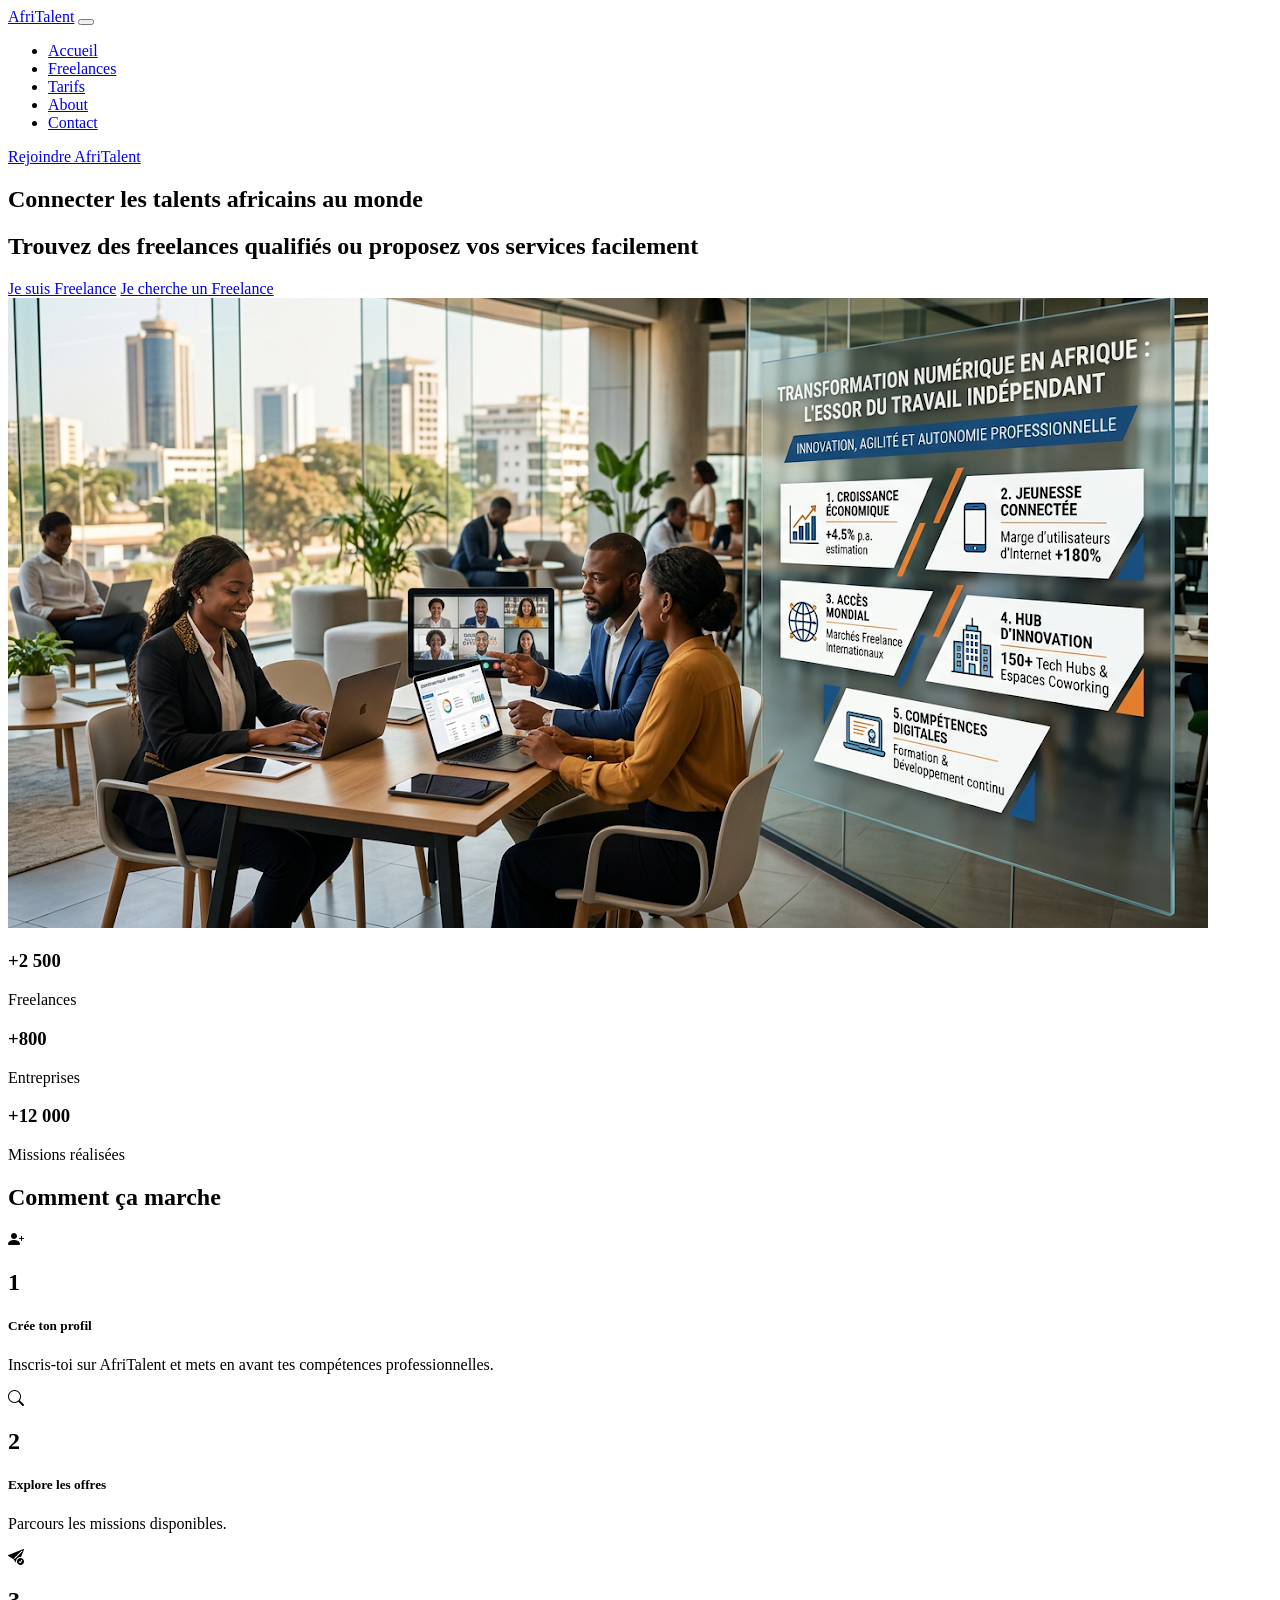
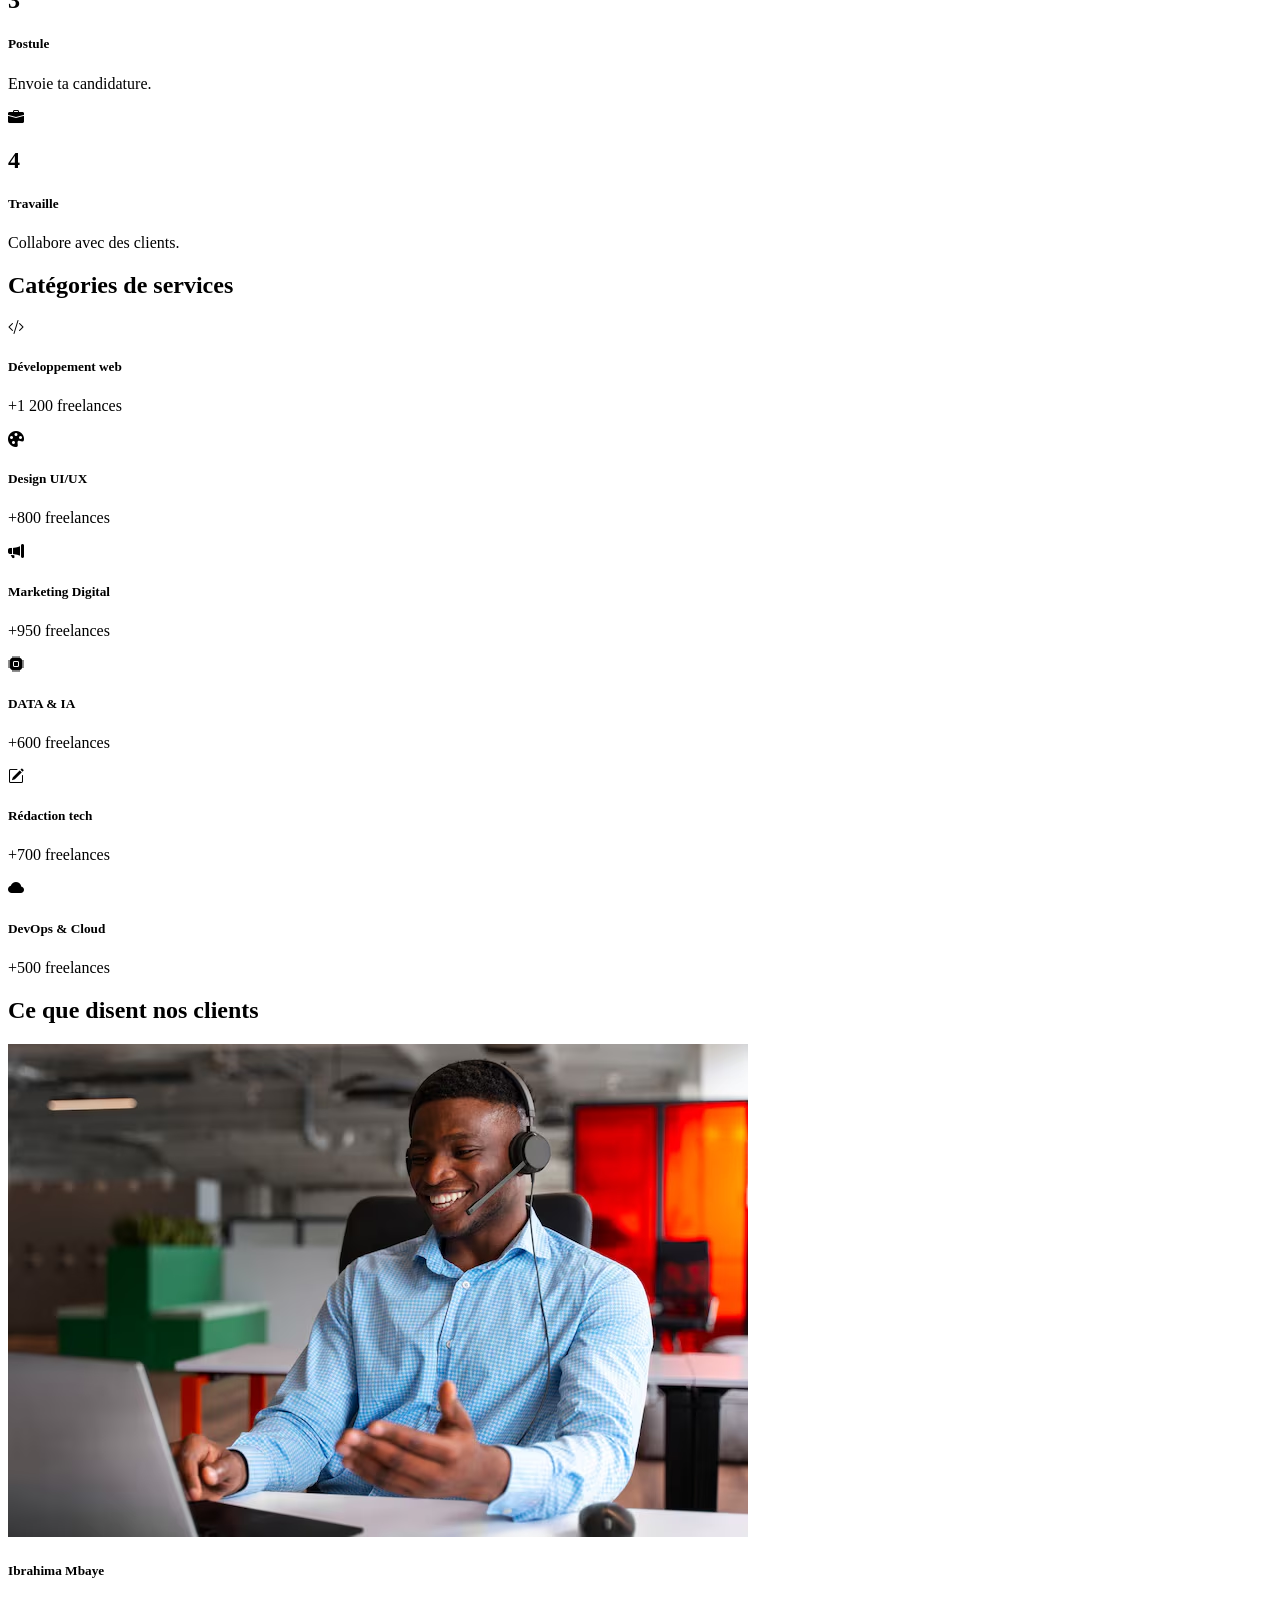
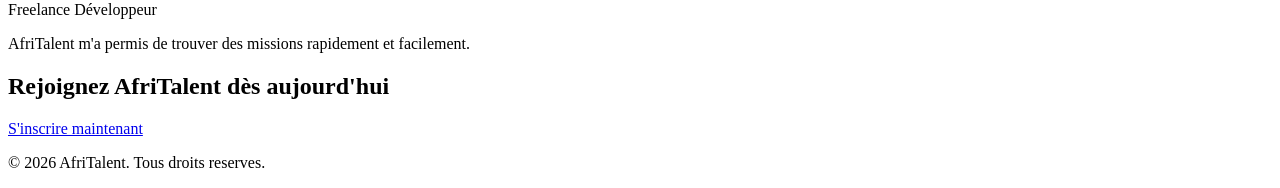
==== index.html @ 3fcb956a "HTML : structure complète des 5 pages avec sections et contenu texte" ====
<!DOCTYPE html>
<html lang="fr">
<head>
    <meta charset="UTF-8">
    <meta name="viewport" content="width=device-width, initial-scale=1.0">
    <title>AfriTalent — Accueil</title>
    <link rel="stylesheet" href="../BOOTSTRAP/bootstrap5/css/bootstrap.css">
    <link rel="stylesheet" href="https://cdn.jsdelivr.net/npm/bootstrap-icons@1.11.3/font/bootstrap-icons.min.css">
    <link rel="stylesheet" href="css/style.css">
</head>
<body>
    <header>
        <nav class="navbar navbar-expand-lg">
            <div class="container">

            <!-- LOGO -->
                <a class="navbar-brand" href="#">AfriTalent</a>

            <!-- BOUTON MOBILE -->
                 <button class="navbar-toggler" type="button">
                    <span class="navbar-toggler-icon"></span>
                 </button>

            <!-- MENU -->
                 <div class="collapse navbar-collapse">

                <!-- LIENS -->
                     <ul class="navbar-nav mx-auto">
                         <li class="nav-item"><a class="nav-link" href="index.html">Accueil</a></li>
                        <li class="nav-item"><a class="nav-link" href="freelances.html">Freelances</a></li>
                        <li class="nav-item"><a class="nav-link" href="tarifs.html">Tarifs</a></li>
                        <li class="nav-item"><a class="nav-link" href="about.html">About</a></li>
                        <li class="nav-item"><a class="nav-link" href="contact.html">Contact</a></li>
                    </ul>

                <!-- BOUTON CTA -->
                     <a href="#" class="btn">Rejoindre AfriTalent</a>
                 </div>
            </div>
        </nav>
    </header>



    <main>
    <!-- HERO -->
        <section>
            <div class="container">
                <div class="row">

                <!-- TEXTE -->
                    <div class="col-md-6">

                        <h1>Connecter les talents africains au monde</h1>

                        <h2>Trouvez des freelances qualifiés ou proposez vos services facilement</h2>

                        <a href="freelances.html" class="btn">Je suis Freelance</a>

                        <a href="contact.html" class="btn">Je cherche un Freelance</a>

                    </div>

                    <!-- IMAGE -->
                        <div class="col-md-6">
                            <img src="image.png" class="img-fluid rounded" alt="Freelance">
                        </div>

                </div >
            </div>
        </section>
    








    <!-- STATS -->
    <section>
        <div class="container">

            <div class="row">

                <div class="col-md-4">
                    <h3>+2 500</h3>
                    <p>Freelances</p>
                </div>

                <div class="col-md-4">
                    <h3>+800</h3>
                    <p>Entreprises</p>
                </div>

                <div class="col-md-4">
                    <h3>+12 000</h3>
                    <p>Missions réalisées</p>
                </div>
            </div>
        </div>
    </section>





    <!-- COMMENT CA MARCHE -->
    <section>
        <div class="container">

            <h2>Comment ça marche</h2>

            <div class="row">

                <!-- ETAPE 1 -->
                <div class="col-md-3">
                    <i class="bi bi-person-plus-fill"></i>
                        <h1 class="">1</h1>
                            <h5>Crée ton profil</h5>
                            <p>Inscris-toi sur AfriTalent et mets en avant tes compétences professionnelles.</p>
                </div>
                         
                <!-- ETAPE 2 -->
                <div class="col-md-3">
                    <i class="bi bi-search"></i>
                        <h1>2</h1>
                            <h5>Explore les offres</h5>
                            <p>Parcours les missions disponibles.</p>
                </div>

                <!-- ETAPE 3 -->
                <div class="col-md-3">
                    <i class="bi bi-send-check-fill"></i>
                        <h1 class="">3</h1>
                            <h5>Postule</h5>
                            <p>Envoie ta candidature.</p>
                </div>

                <!-- ETAPE 4 -->
                <div class="col-md-3">
                    <i class="bi bi-briefcase-fill"></i>
                        <h1 class="">4</h1>
                            <h5>Travaille</h5>
                            <p>Collabore avec des clients.</p>
                </div>
            </div>
            </div>
    </section>






    <!-- CATEGORIES DE SERVICES-->
    <section>
        <div class="container">

            <h2>Catégories de services</h2>

            <div class="row">

                <!-- 1 -->
                <div class="col-md-4">
                    <i class="bi bi-code-slash"></i>
                        <h5>Développement web</h5>
                        <p>+1 200 freelances</p>
                </div>

                 <!-- 2 -->
                <div class="col-md-4">
                    <i class="bi bi-palette-fill"></i>
                        <h5>Design UI/UX</h5>
                        <p>+800 freelances</p>
                </div>

                 <!-- 3 -->
                <div class="col-md-4">
                    <i class="bi bi-megaphone-fill"></i>
                        <h5>Marketing Digital</h5>
                        <p>+950 freelances</p>
                </div>

                 <!-- 4 -->
                <div class="col-md-4">
                    <i class="bi bi-cpu-fill"></i>
                        <h5>DATA & IA</h5>
                        <p>+600 freelances</p>
                </div>

                 <!-- 5 -->
                <div class="col-md-4">
                    <i class="bi bi-pencil-square"></i>
                        <h5>Rédaction tech</h5>
                        <p>+700 freelances</p>
                </div>

                 <!-- 6 -->
                <div class="col-md-4">
                    <i class="bi bi-cloud-fill"></i>
                        <h5>DevOps & Cloud</h5>
                        <p>+500 freelances</p>
                </div>
            </div>
        </div>
    </section>









     <!-- TEMOIGNAGES -->
    <section>
        <div class="container">

            <h2>Ce que disent nos clients</h2>

            <img src="homme1.avif" alt="avatar">
            <h5>Ibrahima Mbaye</h5>
            <p class="text-muted">Freelance Développeur</p>
            <p>AfriTalent m'a permis de trouver des missions rapidement et facilement.</p>

        </div>      
    </section>








    <section>

          <!-- CONTENU -->
            <div class="container">

                <h2>Rejoignez AfriTalent dès aujourd'hui</h2>

                <a href="freelances.html" class="btn">S'inscrire maintenant</a>
                
            </div>
        </section>
    </main>





    <!-- FOOTER -->
    <footer>
         <!-- Copyright -->
        <div>
            <p>&copy; 2026 AfriTalent. Tous droits reserves.</p>
        </div>
    </footer>
    
    <script src="https://cdn.jsdelivr.net/npm/bootstrap@5.3.0/dist/js/bootstrap.bundle.min.js">
    </script>
   
   
    <script src="js/main.js"></script>
</body>
</html>
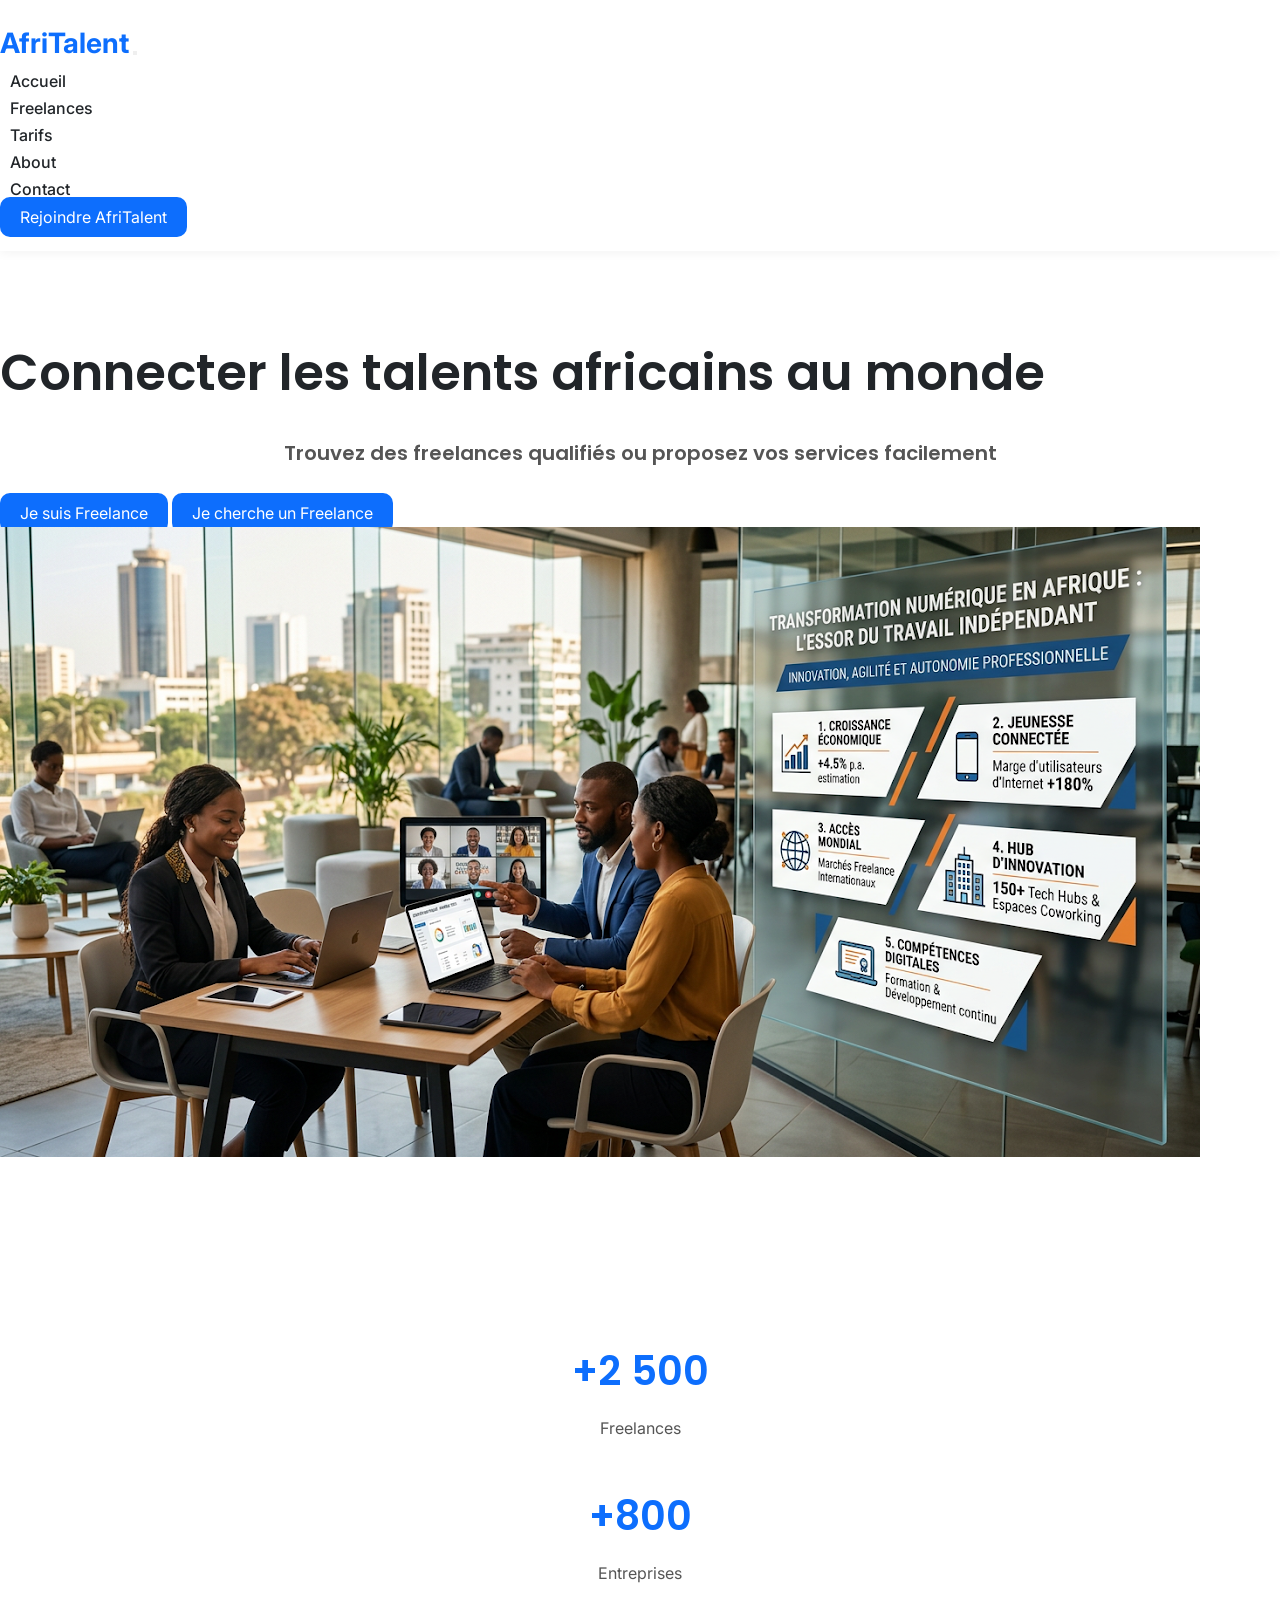
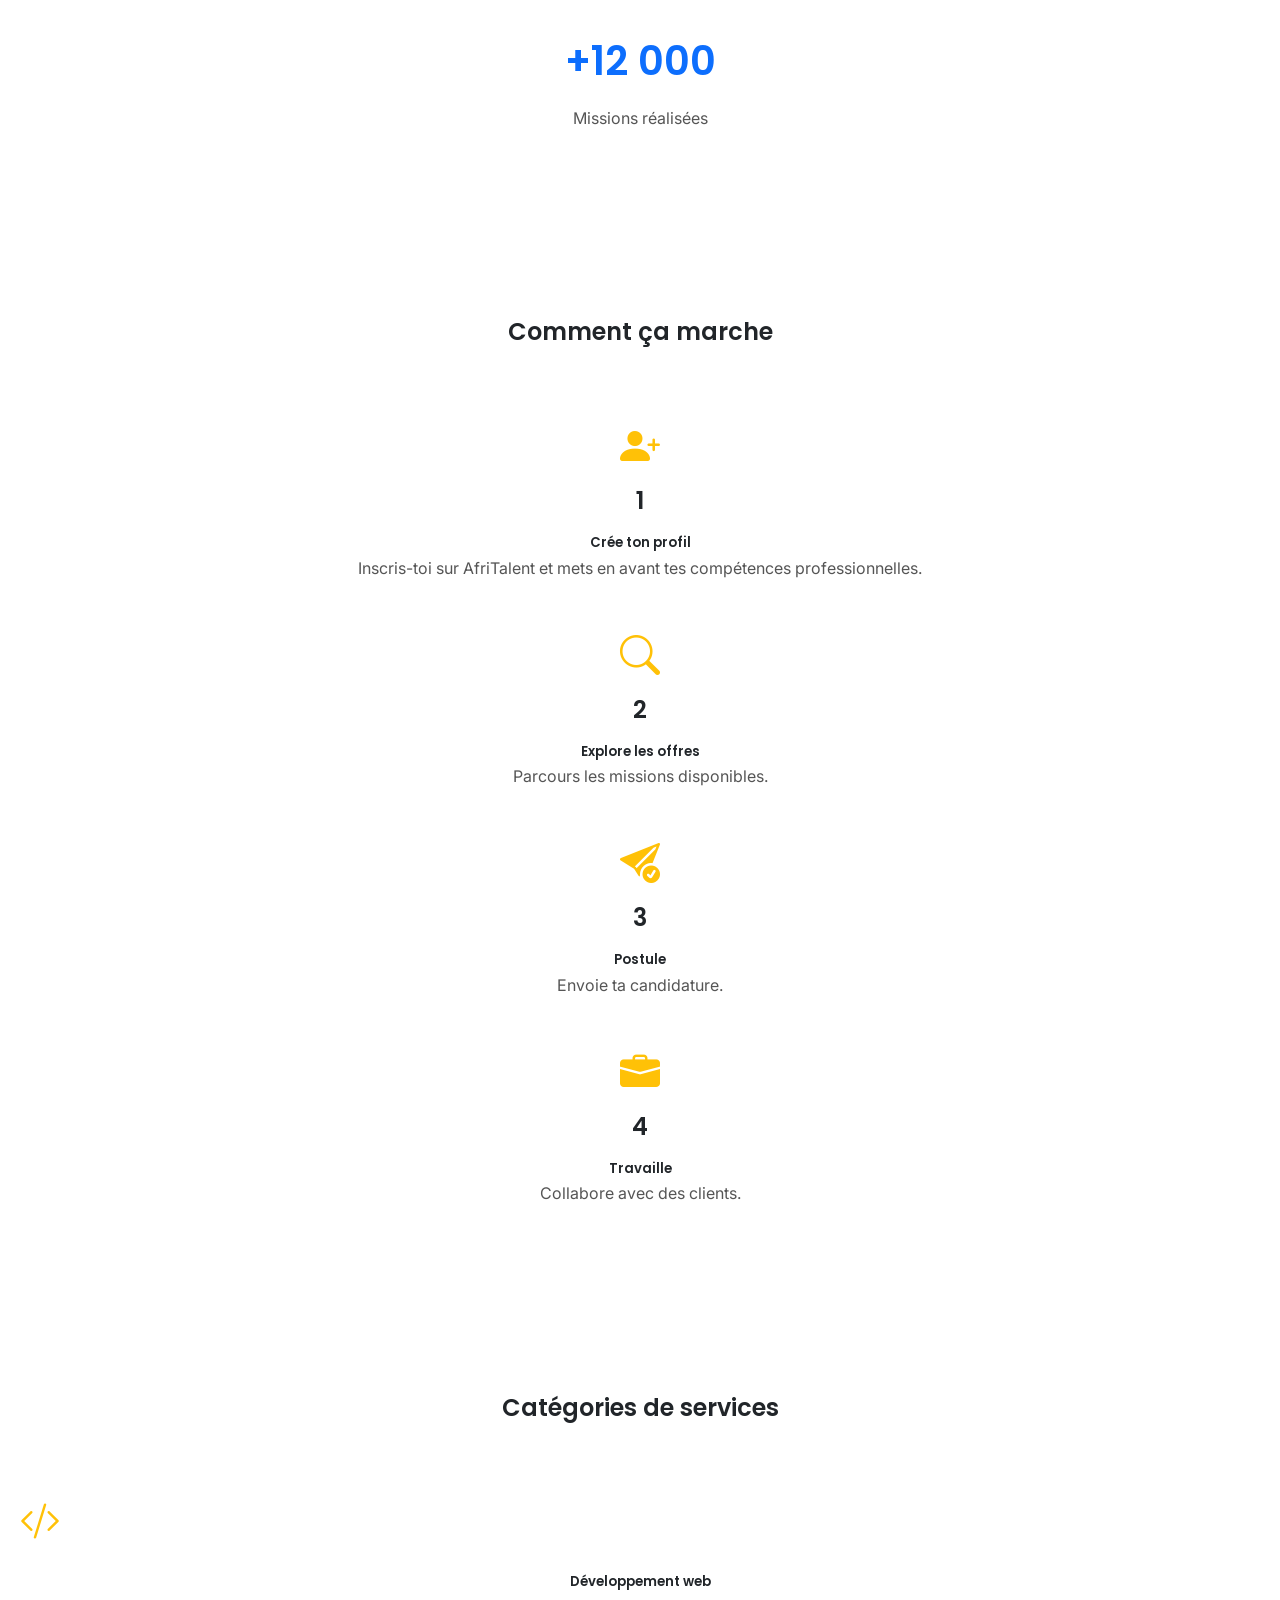
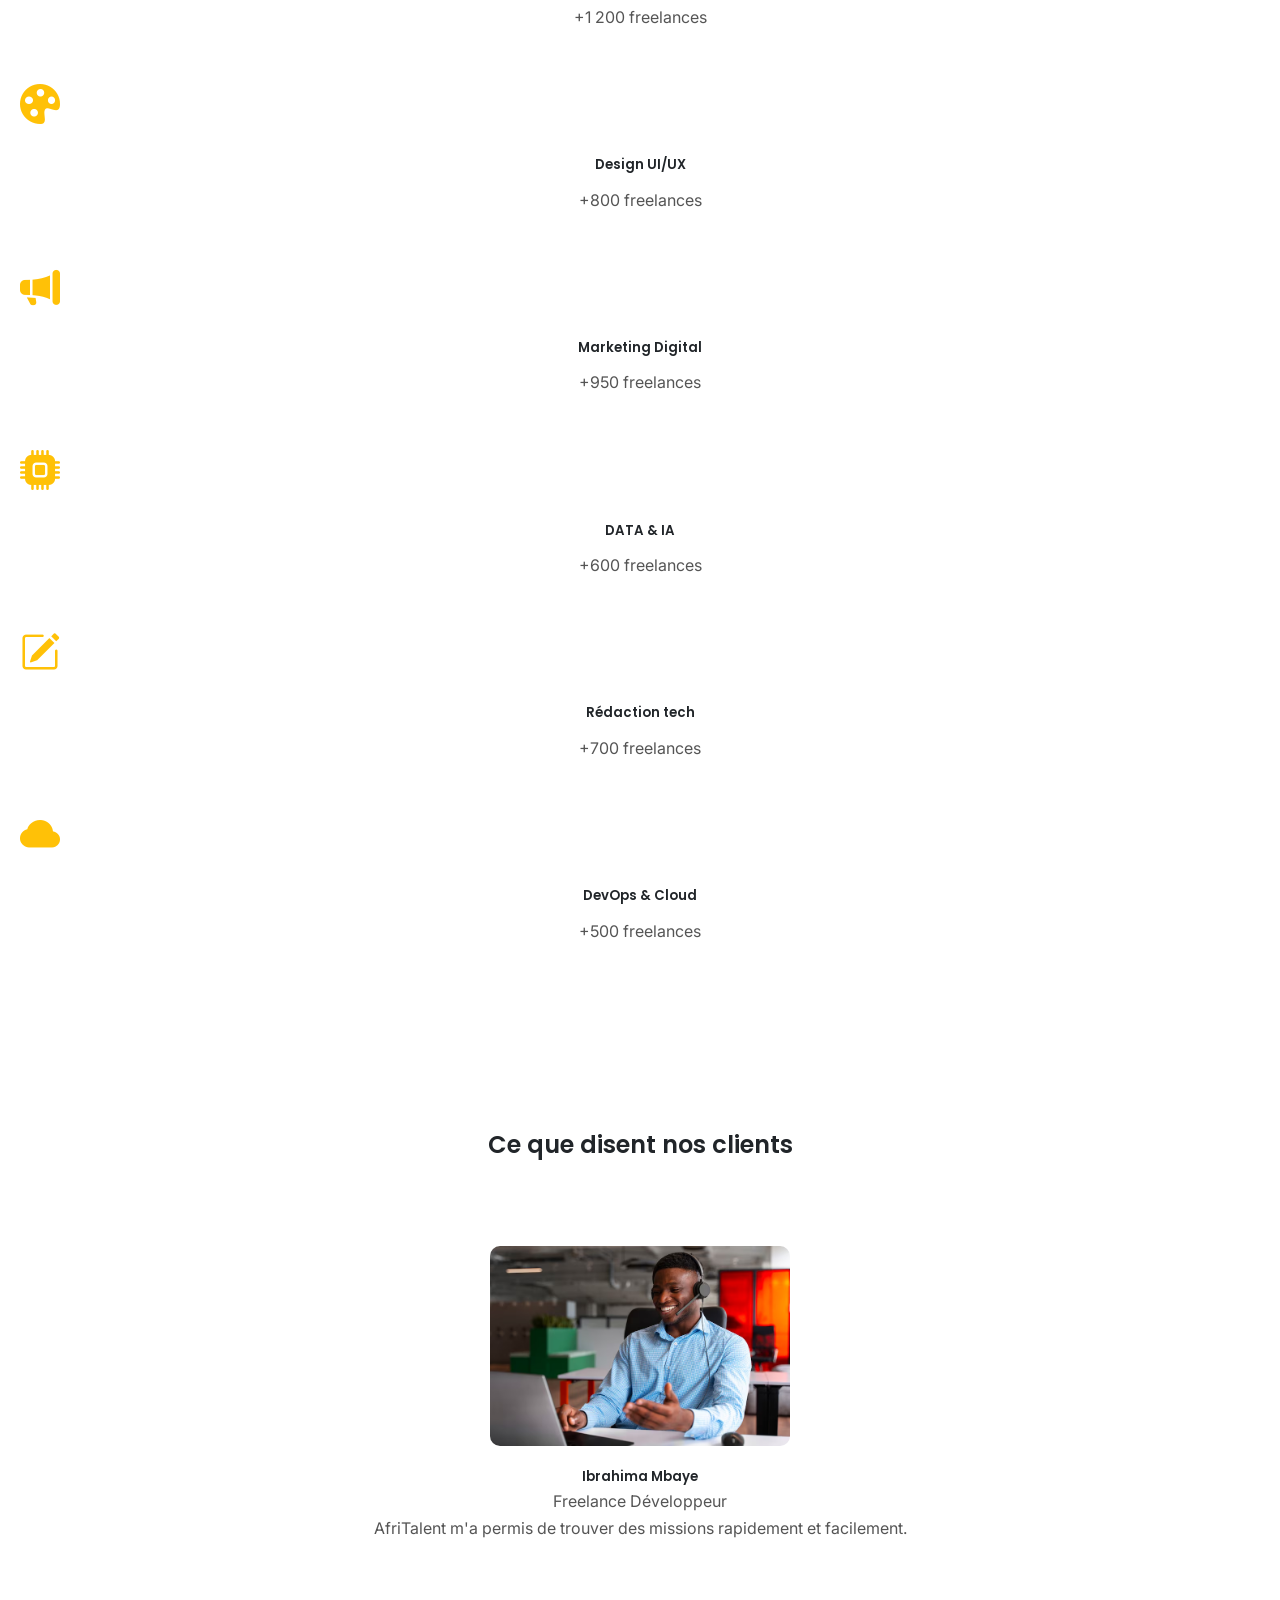
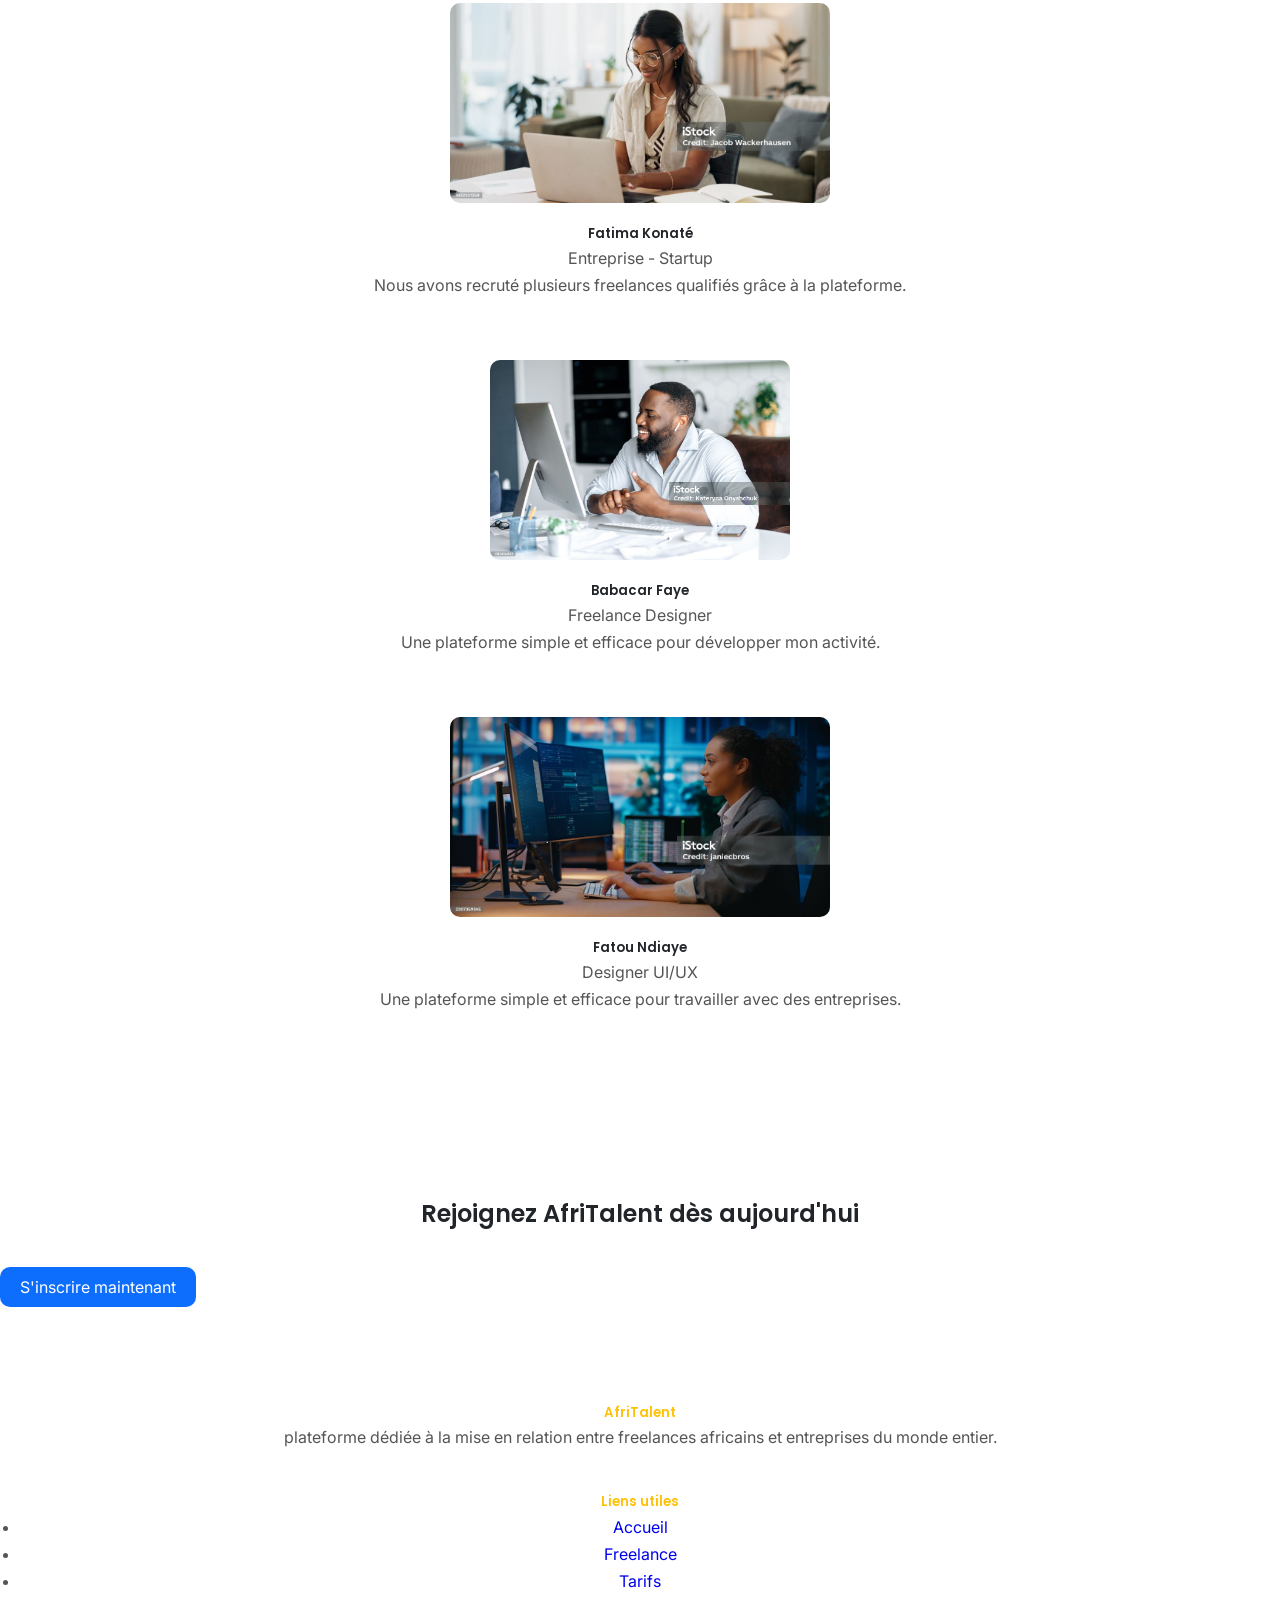
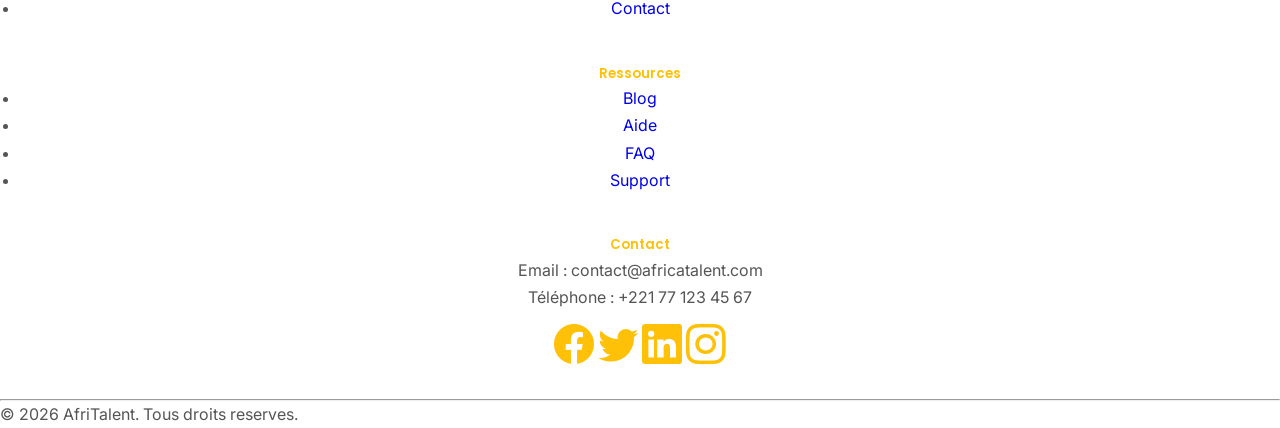
==== commit 63a26734: "CSS : variables, typographie, layout général et styles de base" ====
--- a/index.html
+++ b/index.html
@@ -6,6 +6,11 @@
     <title>AfriTalent — Accueil</title>
     <link rel="stylesheet" href="../BOOTSTRAP/bootstrap5/css/bootstrap.css">
     <link rel="stylesheet" href="https://cdn.jsdelivr.net/npm/bootstrap-icons@1.11.3/font/bootstrap-icons.min.css">
+    <!-- GOOGLE FONTS -->
+    <link rel="preconnect" href="https://fonts.googleapis.com">
+    <link rel="preconnect" href="https://fonts.gstatic.com" crossorigin>
+    <link href="https://fonts.googleapis.com/css2?family=Poppins:wght@300;400;500;600;700&family=Inter:wght@300;400;500;600&display=swap" rel="stylesheet">
+
     <link rel="stylesheet" href="css/style.css">
 </head>
 <body>
@@ -51,9 +56,9 @@
                 <!-- TEXTE -->
                     <div class="col-md-6">
 
-                        <h1>Connecter les talents africains au monde</h1>
-
-                        <h2>Trouvez des freelances qualifiés ou proposez vos services facilement</h2>
+                        <h1 class="hero-title">Connecter les talents africains au monde</h1>
+
+                        <h2 class="hero-text">Trouvez des freelances qualifiés ou proposez vos services facilement</h2>
 
                         <a href="freelances.html" class="btn">Je suis Freelance</a>
 
@@ -84,17 +89,17 @@
 
             <div class="row">
 
-                <div class="col-md-4">
+                <div class="col-md-4 stats-box">
                     <h3>+2 500</h3>
                     <p>Freelances</p>
                 </div>
 
-                <div class="col-md-4">
+                <div class="col-md-4 stats-box">
                     <h3>+800</h3>
                     <p>Entreprises</p>
                 </div>
 
-                <div class="col-md-4">
+                <div class="col-md-4 stats-box">
                     <h3>+12 000</h3>
                     <p>Missions réalisées</p>
                 </div>
@@ -164,44 +169,68 @@
 
                 <!-- 1 -->
                 <div class="col-md-4">
-                    <i class="bi bi-code-slash"></i>
-                        <h5>Développement web</h5>
-                        <p>+1 200 freelances</p>
+                    <div class="card text-center">
+                        <div class="card-body">
+                            <i class="bi bi-code-slash"></i>
+                            <h5>Développement web</h5>
+                            <p>+1 200 freelances</p>
+                        </div>
+                    </div>
                 </div>
 
                  <!-- 2 -->
                 <div class="col-md-4">
-                    <i class="bi bi-palette-fill"></i>
-                        <h5>Design UI/UX</h5>
-                        <p>+800 freelances</p>
+                    <div class="card text-center">
+                        <div class="card-body">
+                            <i class="bi bi-palette-fill"></i>
+                            <h5>Design UI/UX</h5>
+                            <p>+800 freelances</p>
+                        </div>
+                    </div>
                 </div>
 
                  <!-- 3 -->
                 <div class="col-md-4">
-                    <i class="bi bi-megaphone-fill"></i>
-                        <h5>Marketing Digital</h5>
-                        <p>+950 freelances</p>
+                    <div class="card text-center">
+                        <div class="card-body">
+                            <i class="bi bi-megaphone-fill"></i>
+                            <h5>Marketing Digital</h5>
+                            <p>+950 freelances</p>
+                        </div>
+                    </div>
                 </div>
 
                  <!-- 4 -->
                 <div class="col-md-4">
-                    <i class="bi bi-cpu-fill"></i>
-                        <h5>DATA & IA</h5>
-                        <p>+600 freelances</p>
+                    <div class="card text-center">
+                        <div class="card-body">
+                            <i class="bi bi-cpu-fill"></i>
+                            <h5>DATA & IA</h5>
+                            <p>+600 freelances</p>
+                        </div>
+                    </div>
                 </div>
 
                  <!-- 5 -->
                 <div class="col-md-4">
-                    <i class="bi bi-pencil-square"></i>
-                        <h5>Rédaction tech</h5>
-                        <p>+700 freelances</p>
+                    <div class="card text-center">
+                        <div class="card-body">
+                            <i class="bi bi-pencil-square"></i>
+                            <h5>Rédaction tech</h5>
+                            <p>+700 freelances</p>
+                        </div>
+                    </div>
                 </div>
 
                  <!-- 6 -->
                 <div class="col-md-4">
-                    <i class="bi bi-cloud-fill"></i>
-                        <h5>DevOps & Cloud</h5>
-                        <p>+500 freelances</p>
+                    <div class="card text-center">
+                        <div class="card-body">
+                            <i class="bi bi-cloud-fill"></i>
+                            <h5>DevOps & Cloud</h5>
+                            <p>+500 freelances</p>
+                        </div>
+                    </div>
                 </div>
             </div>
         </div>
@@ -220,12 +249,43 @@
         <div class="container">
 
             <h2>Ce que disent nos clients</h2>
-
-            <img src="homme1.avif" alt="avatar">
-            <h5>Ibrahima Mbaye</h5>
-            <p class="text-muted">Freelance Développeur</p>
-            <p>AfriTalent m'a permis de trouver des missions rapidement et facilement.</p>
-
+            
+            <div class="row">
+
+            <!-- 1 -->
+                <div class="col-md-3">
+                    <img src="homme1.avif" alt="avatar">
+                    <h5>Ibrahima Mbaye</h5>
+                    <p class="text-muted">Freelance Développeur</p>
+                    <p>AfriTalent m'a permis de trouver des missions rapidement et facilement.</p>
+                </div>
+
+                
+            <!-- 2 -->
+                <div class="col-md-3">
+                    <img src="images/fatim.jpg" alt="avatar">
+                    <h5>Fatima Konaté</h5>
+                    <p class="text-muted">Entreprise - Startup</p>
+                    <p>Nous avons recruté plusieurs freelances qualifiés grâce à la plateforme.</p>
+                </div>
+
+                    
+             <!-- 3 -->
+                <div class="col-md-3">
+                    <img src="images/fdesigner.jpg" alt="avatar">
+                    <h5>Babacar Faye</h5>
+                    <p class="text-muted">Freelance Designer</p>
+                    <p>Une plateforme simple et efficace pour développer mon activité.</p>
+                </div>
+
+            <!-- 4 -->
+                <div class="col-md-3">
+                    <img src="images/fatou.jpg" alt="avatar">
+                    <h5>Fatou Ndiaye</h5>
+                    <p class="text-muted">Designer UI/UX</p>
+                    <p>Une plateforme simple et efficace pour travailler avec des entreprises.</p>
+                </div>
+            </div>
         </div>      
     </section>
 
@@ -236,14 +296,14 @@
 
 
 
-    <section>
+    <section class="bg-primary text-white text-center py-5">
 
           <!-- CONTENU -->
             <div class="container">
 
-                <h2>Rejoignez AfriTalent dès aujourd'hui</h2>
-
-                <a href="freelances.html" class="btn">S'inscrire maintenant</a>
+                <h2 class="fw-bold mb-3">Rejoignez AfriTalent dès aujourd'hui</h2>
+
+                <a href="freelances.html" class="btn fw-bold">S'inscrire maintenant</a>
                 
             </div>
         </section>
@@ -254,12 +314,67 @@
 
 
     <!-- FOOTER -->
-    <footer>
-         <!-- Copyright -->
-        <div>
-            <p>&copy; 2026 AfriTalent. Tous droits reserves.</p>
+    <footer class="bg-dark text-white pt-5 pb-3">
+        <div class="container">
+
+            <div class="row">
+
+                <!-- AfriTalent -->
+                 <div class="col-md-3 mb-4">
+                    <h5 class="fw-bold text-warning">AfriTalent</h5>
+                    <p>
+                        plateforme dédiée à la mise en relation entre freelances africains
+                        et entreprises du monde entier.
+                    </p>
+                </div>
+
+                <!-- LIENS UTILES -->
+                 <div class="col-md-3 mb-4">
+                    <h5>Liens utiles</h5>
+                    <ul class="list-unstyled">
+                        <li><a href="index.html" class="text-white text-decoration-none">Accueil</a></li>
+                         <li><a href="freelances.html" class="text-white text-decoration-none">Freelance</a></li>
+                          <li><a href="tarifs.html" class="text-white text-decoration-none">Tarifs</a></li>
+                           <li><a href="contact.html" class="text-white text-decoration-none">Contact</a></li>
+                    </ul>
+                </div>
+
+                <!-- RESSOURCES -->
+                 <div class="col-md-3 mb-4">
+                    <h5>Ressources</h5>
+                    <ul class="list-unstyled">
+                        <li><a href="#" class="text-white text-decoration-none">Blog</a></li>
+                         <li><a href="#" class="text-white text-decoration-none">Aide</a></li>
+                          <li><a href="#" class="text-white text-decoration-none">FAQ</a></li>
+                           <li><a href="#" class="text-white text-decoration-none">Support</a></li>
+                    </ul>
+                </div>
+
+                <!-- CONTACT -->
+                 <div class="col-md-3 mb-4">
+                    <h5>Contact</h5>
+                    <p>Email : contact@africatalent.com</p>
+                    <p>Téléphone : +221 77 123 45 67</p>
+
+                    <!-- Réseaux sociaux -->
+                     <div class="d-flex gap-3">
+                        <i class="bi bi-facebook"></i>
+                        <i class="bi bi-twitter"></i>
+                        <i class="bi bi-linkedin"></i>
+                        <i class="bi bi-instagram"></i>
+                     </div>
+                 </div>
+            </div>
+
+            <!-- Ligne de séparation -->
+             <hr class="bg-light">
+
+             <!-- Copyright -->
+              <div class="text-center">
+                <p class="mb-0">&copy; 2026 AfriTalent. Tous droits reserves.</p>
+            </div>
         </div>
-    </footer>
+</footer>
     
     <script src="https://cdn.jsdelivr.net/npm/bootstrap@5.3.0/dist/js/bootstrap.bundle.min.js">
     </script>
--- a/css/style.css
+++ b/css/style.css
@@ -0,0 +1,251 @@
+/* VARIABLES CSS */
+:root {
+    /* COULEURS */
+    --primary-color : #0d6efd;
+    --secondary-color : #ffc107;
+    --dark-color : #212529;
+    --light-color : #f8f9fa;
+    --white-color : #ffffff;
+    --text-color : #555555;
+
+    /* POLICES */
+    --title-font : 'Poppins' , sans-serif;
+    --text-font : 'Inter' , sans-serif;
+
+    /* ESPACEMENTS */
+    --section-padding : 80px;
+    --border-radius : 10px;
+}
+
+/* RESET CSS */
+* {
+    margin: 0;
+    padding: 0;
+    box-sizing: border-box;
+}
+
+/* STYLES GENERAUX */
+body {
+    font-family: var(--text-font);
+    color: var(--text-color);
+    background-color: var(--white-color);
+    line-height: 1.7;
+}
+
+h1,h2,h3,h4,h5,h6 {
+    font-family: var(--title-font);
+    color: var(--dark-color);
+    font-weight: 600;
+}
+
+section {
+    padding: var(--section-padding) 0;
+}
+
+a {
+    text-decoration: none;
+}
+
+img {
+    max-width: 100%;
+    display: block;
+}
+
+/* BOUTONS */
+.btn {
+    background-color: var(--primary-color);
+    color: var(--white-color);
+    padding: 10px 20px;
+    border-radius: var(--border-radius);
+    border: none;
+}
+
+
+.btn:hover {
+    background-color: var(--secondary-color);
+    color: var(--dark-color);
+}
+
+/* NAVBAR */
+.navbar {
+    background-color: var(--white-color);
+    padding: 20px 0;
+    box-shadow: 0 2px 10px rgba(0,0,0,0.05);
+}
+
+.navbar-brand {
+    font-size: 28px;
+    font-weight: 700;
+    color: var(--primary-color);
+}
+
+.nav-link {
+    color: var(--dark-color);
+    font-weight: 500;
+    margin: 0 10px;
+}
+
+.nav-link:hover {
+    color: var(--primary-color);
+}
+
+/* SECTION HERO */
+.hero-title {
+    font-size: 50px;
+    margin-bottom: 20px;
+}
+
+.hero-text {
+    color: var(--text-color);
+    font-size: 20px;
+    margin-bottom: 30px;
+}
+
+
+/* STATISTIQUES */
+.stats-box {
+    text-align: center;
+    padding: 20px;
+}
+
+.stats-box h3{
+    color: var(--primary-color);
+    font-size: 40px;
+    margin-bottom: 10px;
+}
+
+/* COMMENT CA MARCHE */
+
+.bi {
+    font-size: 40px;
+    color: var(--secondary-color);
+    margin-bottom: 15px;
+}
+
+.col-md-3{
+    text-align: center;
+    padding: 20px;
+}
+
+/* CATEGORIES */
+.col-md-4 {
+    padding: 20px;
+}
+
+.col-md-4 h5 {
+    margin-top: 15px;
+    margin-bottom: 10px;
+}
+
+/* TEMOIGNAGES */
+section img[alt="avatar"] {
+    height: 200px;
+    border-radius: 10px;
+    margin: 20px auto;
+    object-fit: cover;
+}
+
+section h2 {
+    margin-bottom: 20px;
+    text-align: center;
+}
+
+section h5 {
+    margin-top: 10px;
+    text-align: center;
+}
+
+section p {
+    text-align: center;
+}
+
+/* FOOTER */
+footer h5 {
+    color: var(--secondary-color);
+}
+
+footer.bi {
+    font-size: 20px;
+}
+
+/* PAGE CONTACT - FORMULAIRE */
+
+/* TITRE DE SECTION */
+section h2 {
+    margin-bottom: 40px;
+    font-family: var(--title-font);
+}
+
+/* FORMULAIRE GLOBAL */
+form {
+    background-color: var(--white-color);
+    padding: 30px;
+    border-radius: 10px;
+}
+
+/* LABEL & INPUT */
+form div {
+    margin-bottom: 15px;
+}
+
+/* LABELS */
+form label{
+    display: block;
+    margin-bottom: 5px;
+    font-weight: 500;
+}
+
+/* INPUTS + TEXTAREA + SELECT */
+form input, form select, form textarea {
+    width: 100%;
+    padding: 10px;
+    border: 1px solid #ddd;
+    border-radius: 6px;
+    font-family: var(--text-font);
+}
+
+/* FOCUS (QUAND ON CLIQUE) */
+form input:focus,
+form select:focus,
+form textarea:focus {
+    outline: none;
+    border-color: var(--primary-color);
+}
+
+/* BOUTON ENVOYER */
+form .btn {
+    background-color: var(--primary-color);
+    color: var(--white-color);
+    padding: 10px 20px;
+    border: none;
+    border-radius: 8px;
+    cursor: pointer;
+    transition: 0.3s;
+}
+
+/* HOVER BOUTON */
+form .btn:hover {
+    background-color: var(--secondary-color);
+    color: var(--dark-color);
+}
+
+/* INFOS CONTACT */
+.col-md-6 p {
+    margin-bottom: 15px;
+}
+
+/* ICONES INFOS */
+.col-md-6 i {
+    margin-right: 10px;
+    color: var(--primary-color);
+}
+
+/* GOOGLE MAP */
+iframe {
+    width: 100%;
+    height: 400px;
+    margin-top: 20px;
+    border-radius: 10px;
+}
+
+
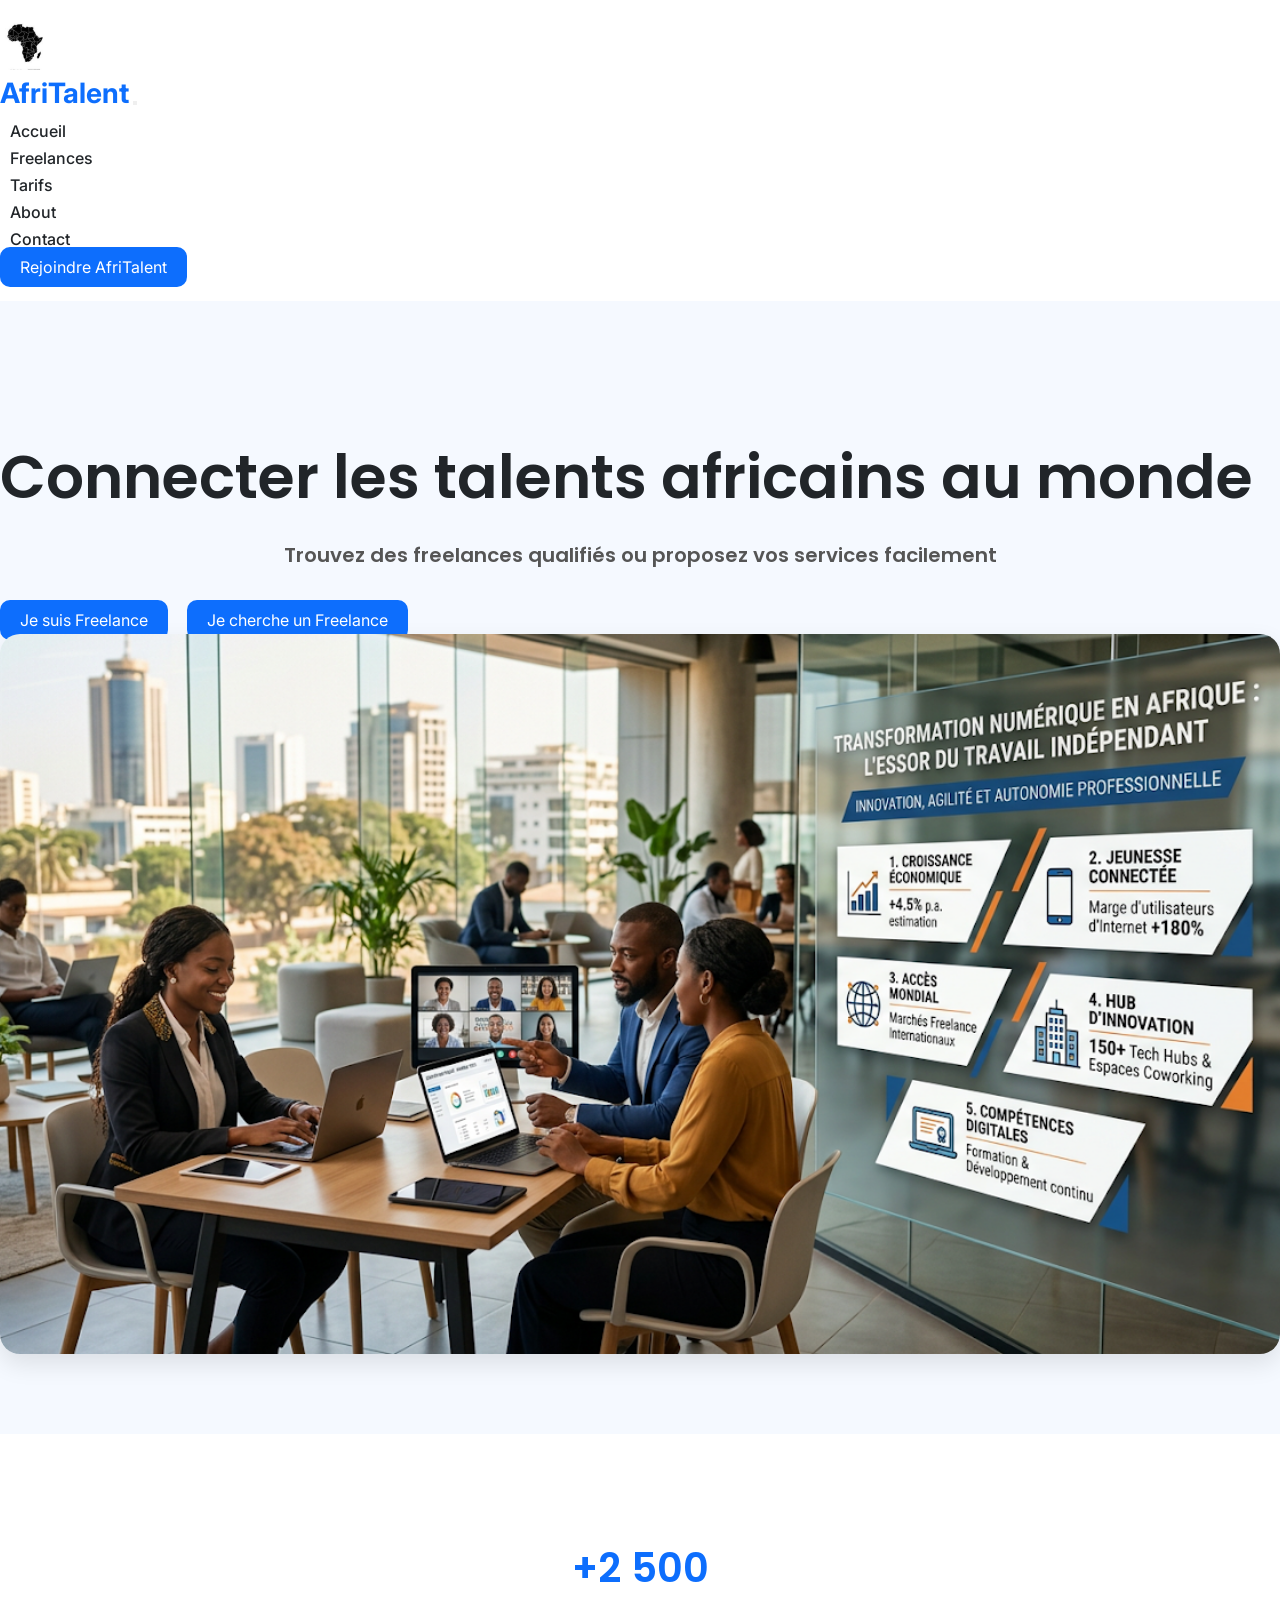
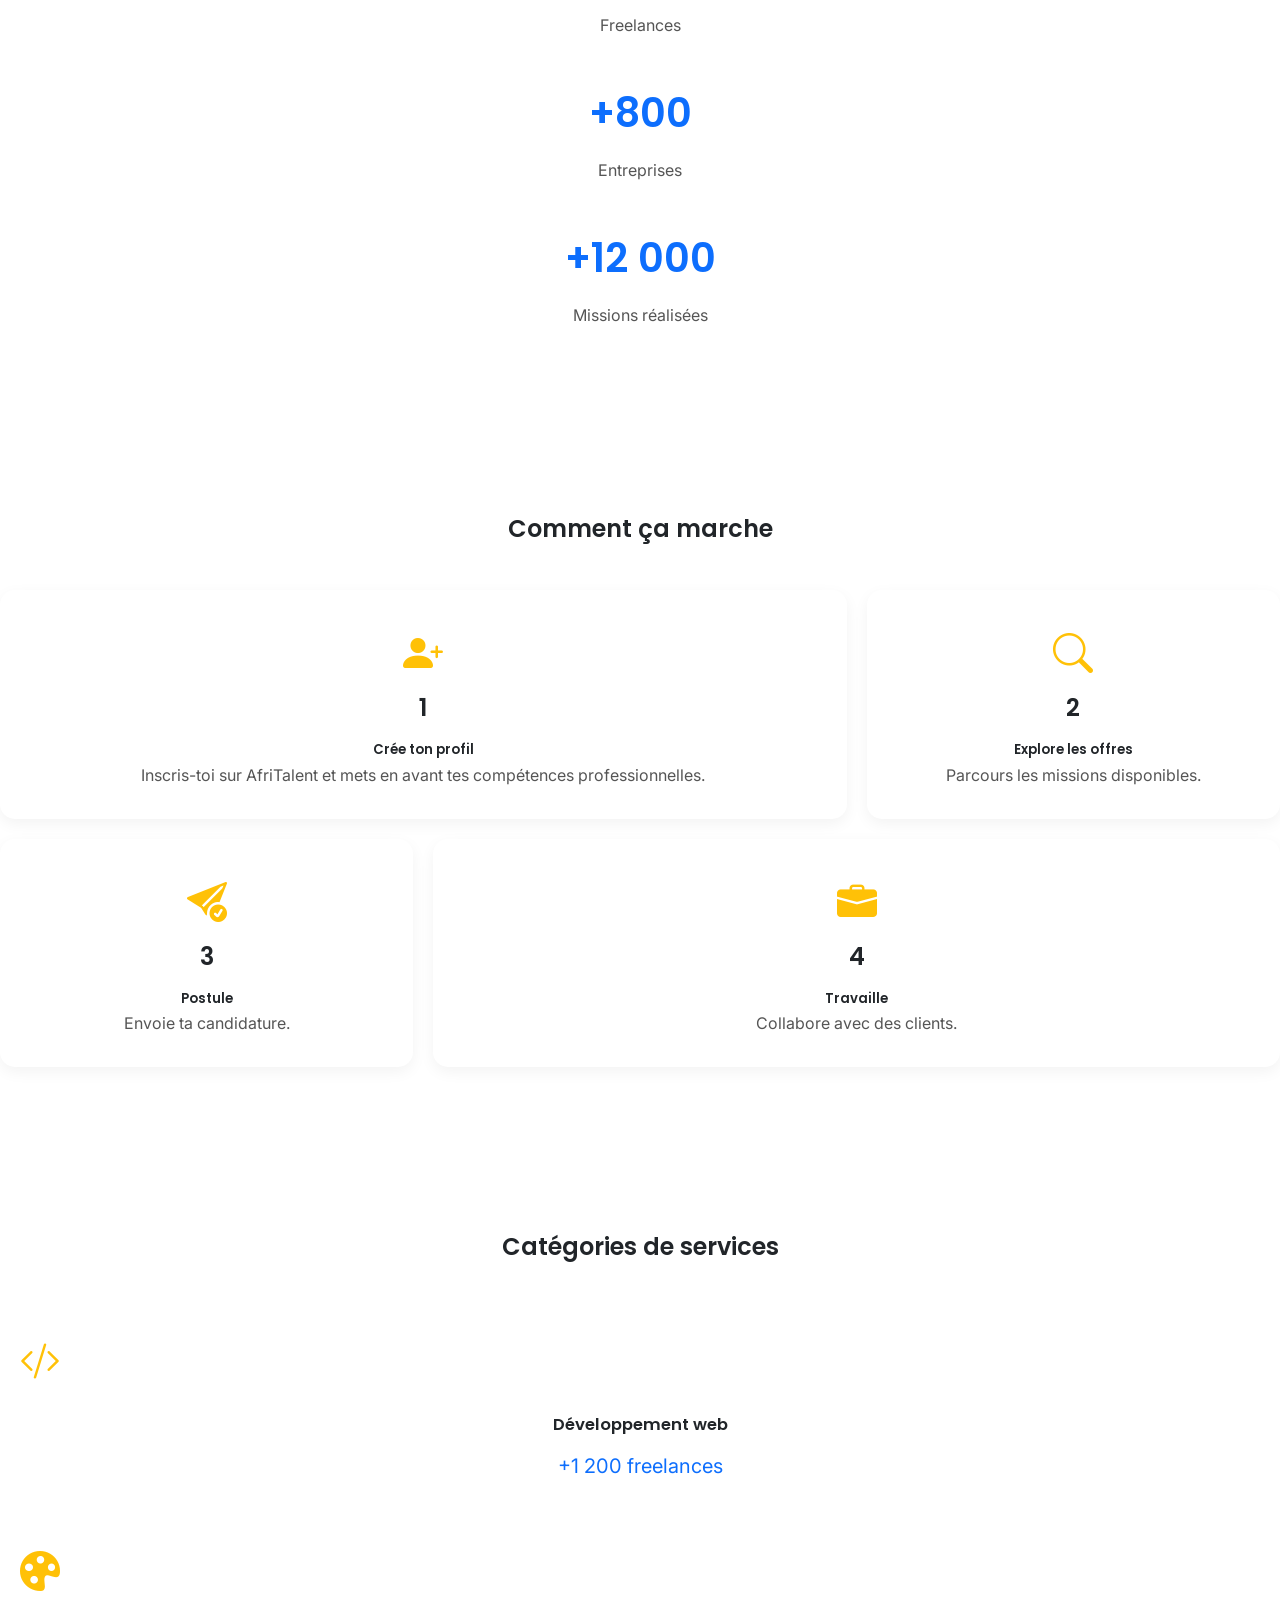
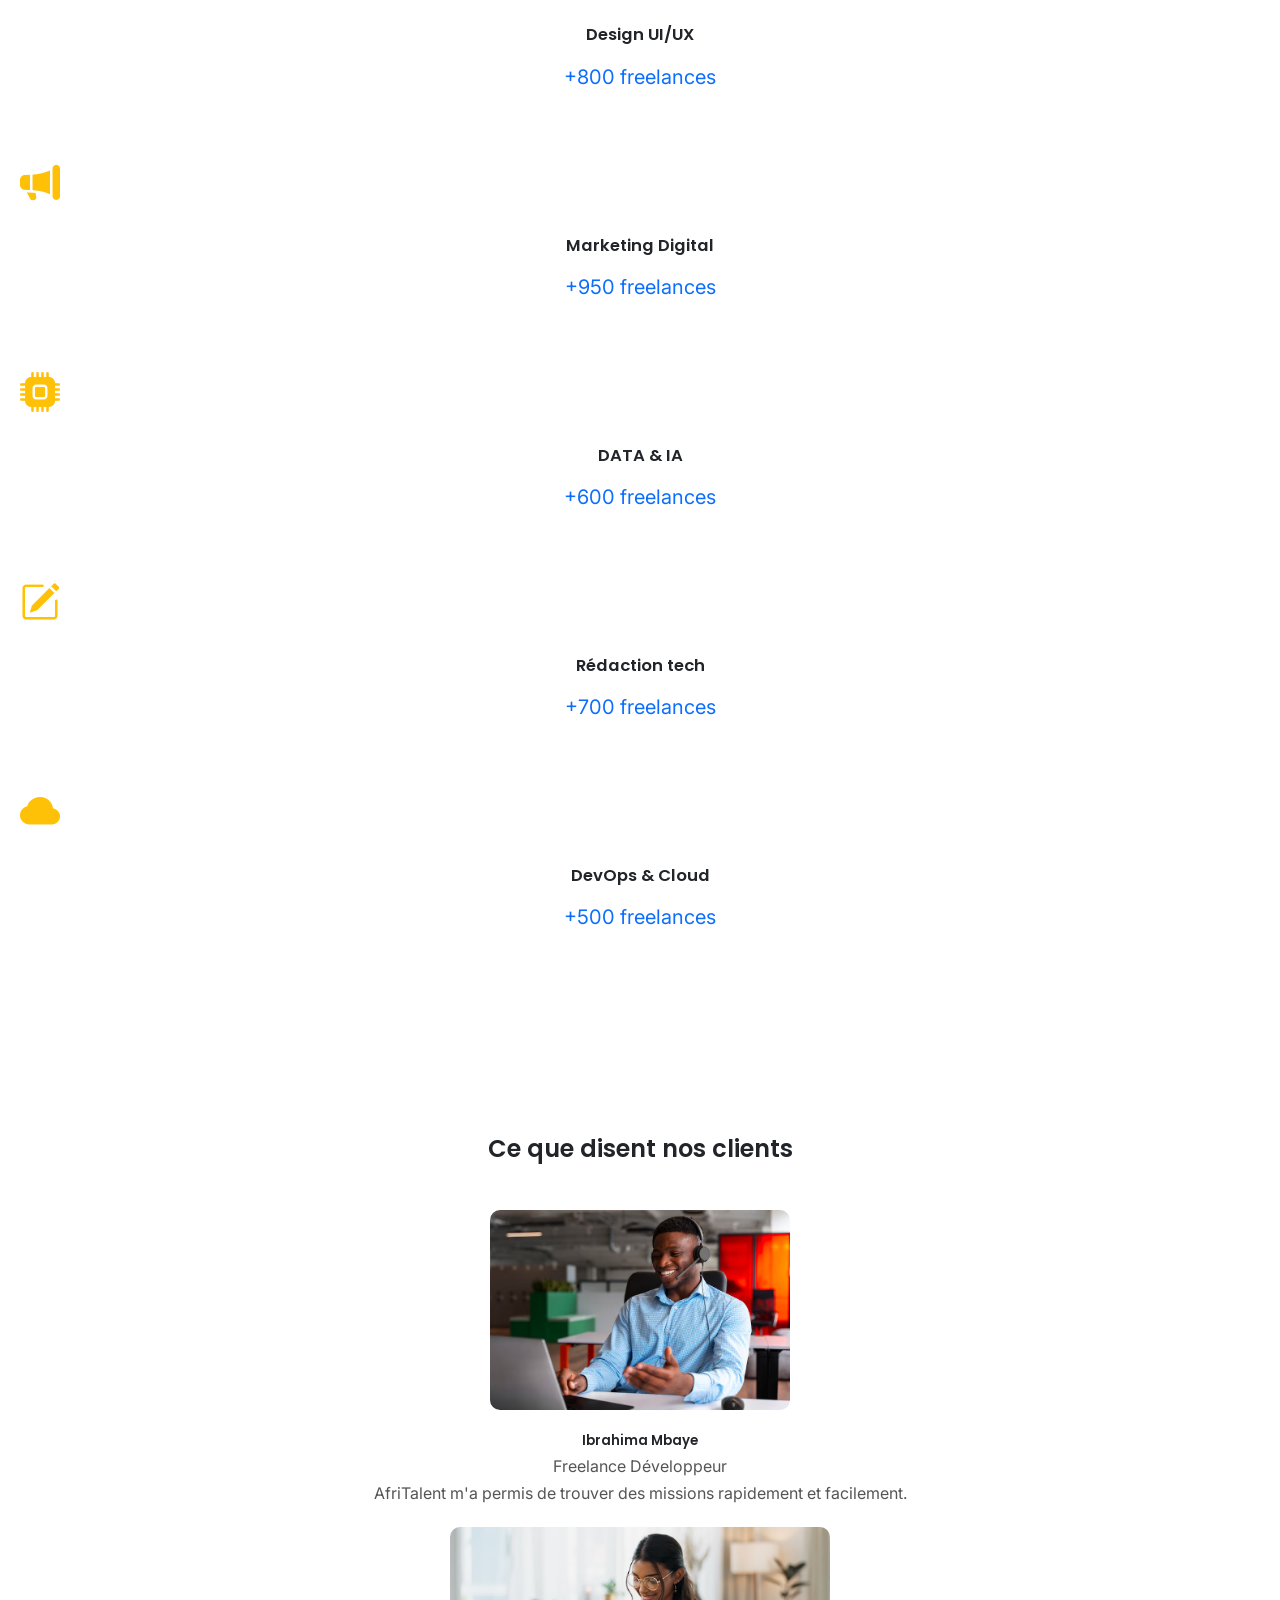
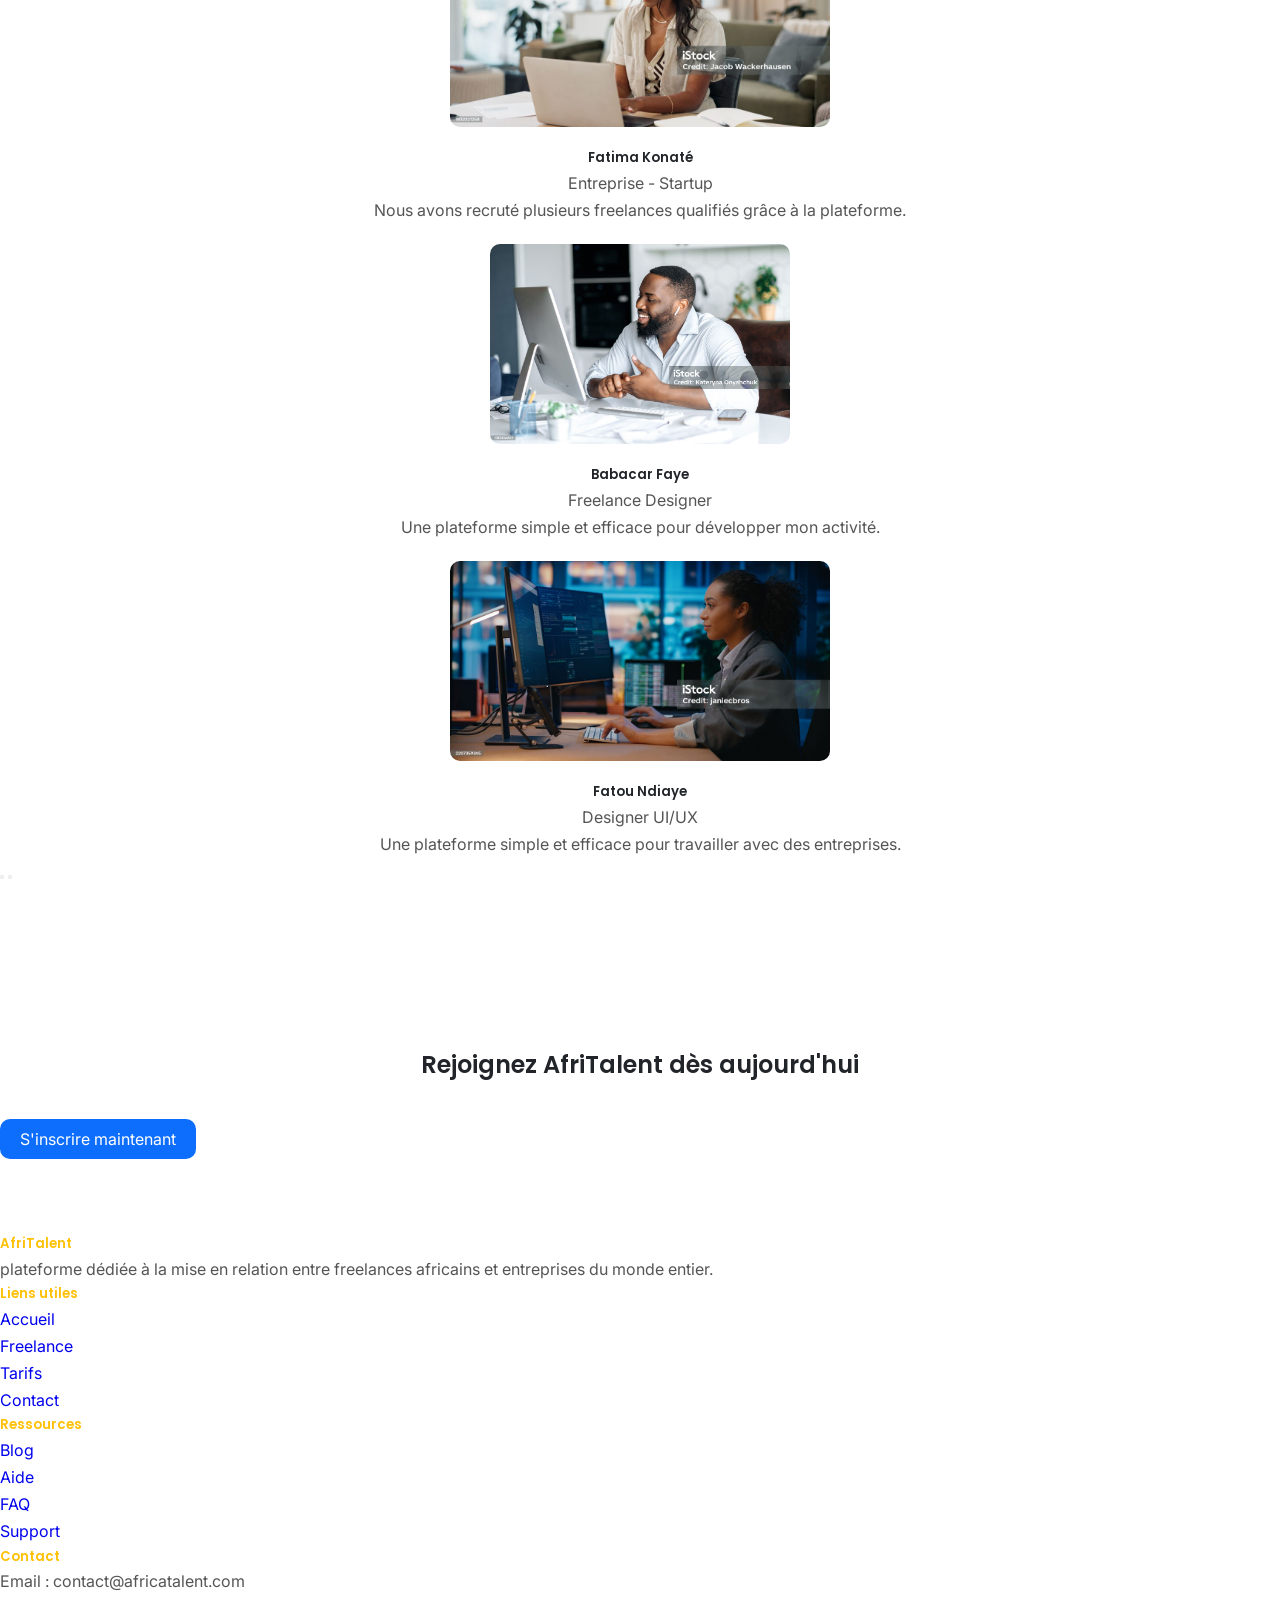
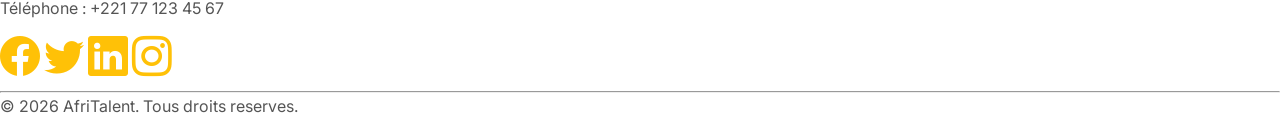
==== commit ab079d1d: "CSS : Bento Grid, sections hero et catégories, effets honer" ====
--- a/index.html
+++ b/index.html
@@ -15,11 +15,12 @@
 </head>
 <body>
     <header>
-        <nav class="navbar navbar-expand-lg">
+        <nav class="navbar navbar-expand-lg fixed-top">
             <div class="container">
 
             <!-- LOGO -->
-                <a class="navbar-brand" href="#">AfriTalent</a>
+                <a class="navbar-brand fw-bold" href="#">
+                    <img src="images/logo.jpeg" alt="LOGO" width="50" height="50" class="me-2"></i>AfriTalent</a>
 
             <!-- BOUTON MOBILE -->
                  <button class="navbar-toggler" type="button">
@@ -117,10 +118,10 @@
 
             <h2>Comment ça marche</h2>
 
-            <div class="row">
+            <div class="bento-grid">
 
                 <!-- ETAPE 1 -->
-                <div class="col-md-3">
+                <div class="bento-card card-large bg-primary">
                     <i class="bi bi-person-plus-fill"></i>
                         <h1 class="">1</h1>
                             <h5>Crée ton profil</h5>
@@ -128,7 +129,7 @@
                 </div>
                          
                 <!-- ETAPE 2 -->
-                <div class="col-md-3">
+                <div class="bento-card bg-primary">
                     <i class="bi bi-search"></i>
                         <h1>2</h1>
                             <h5>Explore les offres</h5>
@@ -136,7 +137,7 @@
                 </div>
 
                 <!-- ETAPE 3 -->
-                <div class="col-md-3">
+                <div class="bento-card bg-primary">
                     <i class="bi bi-send-check-fill"></i>
                         <h1 class="">3</h1>
                             <h5>Postule</h5>
@@ -144,7 +145,7 @@
                 </div>
 
                 <!-- ETAPE 4 -->
-                <div class="col-md-3">
+                <div class="bento-card card-wide bg-primary">
                     <i class="bi bi-briefcase-fill"></i>
                         <h1 class="">4</h1>
                             <h5>Travaille</h5>
@@ -250,41 +251,65 @@
 
             <h2>Ce que disent nos clients</h2>
             
-            <div class="row">
-
-            <!-- 1 -->
-                <div class="col-md-3">
-                    <img src="homme1.avif" alt="avatar">
-                    <h5>Ibrahima Mbaye</h5>
-                    <p class="text-muted">Freelance Développeur</p>
-                    <p>AfriTalent m'a permis de trouver des missions rapidement et facilement.</p>
-                </div>
-
+            <div id="temoignagesCarousel" class="carousel slide" data-bs-ride="carousel">
                 
-            <!-- 2 -->
-                <div class="col-md-3">
-                    <img src="images/fatim.jpg" alt="avatar">
-                    <h5>Fatima Konaté</h5>
-                    <p class="text-muted">Entreprise - Startup</p>
-                    <p>Nous avons recruté plusieurs freelances qualifiés grâce à la plateforme.</p>
-                </div>
-
+                <!-- CONTENU -->
+                 <div class="carousel-inner">
+
+                    <!-- TEMOIGNAGE 1 -->
+                    <div class="carousel-item active">
+
+                        <div class="text-center">
+                            <img src="homme1.avif" alt="avatar">
+                            <h5>Ibrahima Mbaye</h5>
+                            <p class="text-muted">Freelance Développeur</p>
+                            <p>AfriTalent m'a permis de trouver des missions rapidement et facilement.</p>
+                        </div>
+                    </div>  
+                
+                    <!-- TEMOIGNAGE 2 -->
+                    <div class="carousel-item">
+
+                        <div class="text-center">
+                            <img src="images/fatim.jpg" alt="avatar">
+                            <h5>Fatima Konaté</h5>
+                            <p class="text-muted">Entreprise - Startup</p>
+                            <p>Nous avons recruté plusieurs freelances qualifiés grâce à la plateforme.</p>
+                        </div>
+                    </div>
                     
-             <!-- 3 -->
-                <div class="col-md-3">
-                    <img src="images/fdesigner.jpg" alt="avatar">
-                    <h5>Babacar Faye</h5>
-                    <p class="text-muted">Freelance Designer</p>
-                    <p>Une plateforme simple et efficace pour développer mon activité.</p>
-                </div>
-
-            <!-- 4 -->
-                <div class="col-md-3">
-                    <img src="images/fatou.jpg" alt="avatar">
-                    <h5>Fatou Ndiaye</h5>
-                    <p class="text-muted">Designer UI/UX</p>
-                    <p>Une plateforme simple et efficace pour travailler avec des entreprises.</p>
-                </div>
+                    <!-- TEMOIGNAGE 3 -->
+                    <div class="carousel-item">
+
+                        <div class="text-center">
+                            <img src="images/fdesigner.jpg" alt="avatar">
+                            <h5>Babacar Faye</h5>
+                            <p class="text-muted">Freelance Designer</p>
+                            <p>Une plateforme simple et efficace pour développer mon activité.</p>
+                        </div>
+                    </div>
+
+                    <!-- TEMOIGNAGE 4 -->
+                    <div class="carousel-item">
+
+                        <div class="text-center">
+                            <img src="images/fatou.jpg" alt="avatar">
+                            <h5>Fatou Ndiaye</h5>
+                            <p class="text-muted">Designer UI/UX</p>
+                            <p>Une plateforme simple et efficace pour travailler avec des entreprises.</p>
+                        </div>
+                    </div> 
+                </div>  
+                
+                <!-- BOUTON PRECEDENT -->
+                 <button class="carousel-control-prev" type="button" data-bs-target="#temoignagesCarousel" data-bs-slide="prev">
+                    <span class="carousel-control-prev-icon"></span>
+                 </button>
+
+                 <!-- BOUTON SUIVANT -->
+                  <button class="carousel-control-next" type="button" data-bs-target="#temoignagesCarousel" data-bs-slide="next">
+                    <span class="carousel-control-next-icon"></span>
+                  </button>
             </div>
         </div>      
     </section>
--- a/css/style.css
+++ b/css/style.css
@@ -91,16 +91,27 @@
 
 /* SECTION HERO */
 .hero-title {
-    font-size: 50px;
-    margin-bottom: 20px;
+    font-size: 60px;
+    line-height: 1.2;
+    margin-bottom: 25px;
 }
 
 .hero-text {
     color: var(--text-color);
     font-size: 20px;
-    margin-bottom: 30px;
-}
-
+    margin-bottom: 35px;
+}
+
+main section:first-child .row {
+    align-items: center;
+    min-height: 80vh;
+}
+
+main section:first-child img {
+    width: 100%;
+    height: 80vh;
+    object-fit: cover;
+}
 
 /* STATISTIQUES */
 .stats-box {
@@ -122,10 +133,7 @@
     margin-bottom: 15px;
 }
 
-.col-md-3{
-    text-align: center;
-    padding: 20px;
-}
+
 
 /* CATEGORIES */
 .col-md-4 {
@@ -137,7 +145,7 @@
     margin-bottom: 10px;
 }
 
-/* TEMOIGNAGES */
+/* TEMOIGNAGES (CAROUSEL)*/
 section img[alt="avatar"] {
     height: 200px;
     border-radius: 10px;
@@ -248,4 +256,67 @@
     border-radius: 10px;
 }
 
-
+/* HERO */
+main section:first-child {
+    background-color: #f5f9ff;
+    padding-top: 140px;
+}
+
+main section:first-child .btn {
+    margin-right: 15px;
+}
+
+main section:first-child img {
+    border-radius: 20px;
+    box-shadow: 0 10px 25px rgba(0,0,0,0.1);
+}
+
+/* BENTO-GRID */
+.bento-grid {
+    display: grid;
+    grid-template-columns: repeat(3, 1fr);
+    margin-top: 40px;
+    gap: 20px;
+}
+
+.bento-card {
+    text-align: center;
+    border-radius: 15px;
+    padding: 30px 20px;
+    transition: 0.3s;
+    box-shadow: 0 5px 15px rgba(0,0,0,0.05);
+}
+
+.bento-card:hover {
+    transform: translateY(-5px);
+}
+
+/* CARTES DE TAILLES DIFFERENTES */
+.card-large {
+    grid-column: span 2;
+}
+
+.card-wide {
+    grid-column: span 2;
+}
+
+
+/* CARDS CATEGORIES */
+.card {
+    border: none;
+    border-radius: 15px;
+    transition: 0.3s;
+}
+
+.card:hover {
+    transform: translateY(-8px);
+    box-shadow: 0 10px 25px rgba(0,0,0,0.1);
+}
+
+.card-body {
+    font-size: 20px;
+    color: var(--primary-color);
+    margin-bottom: 15px;
+}
+
+
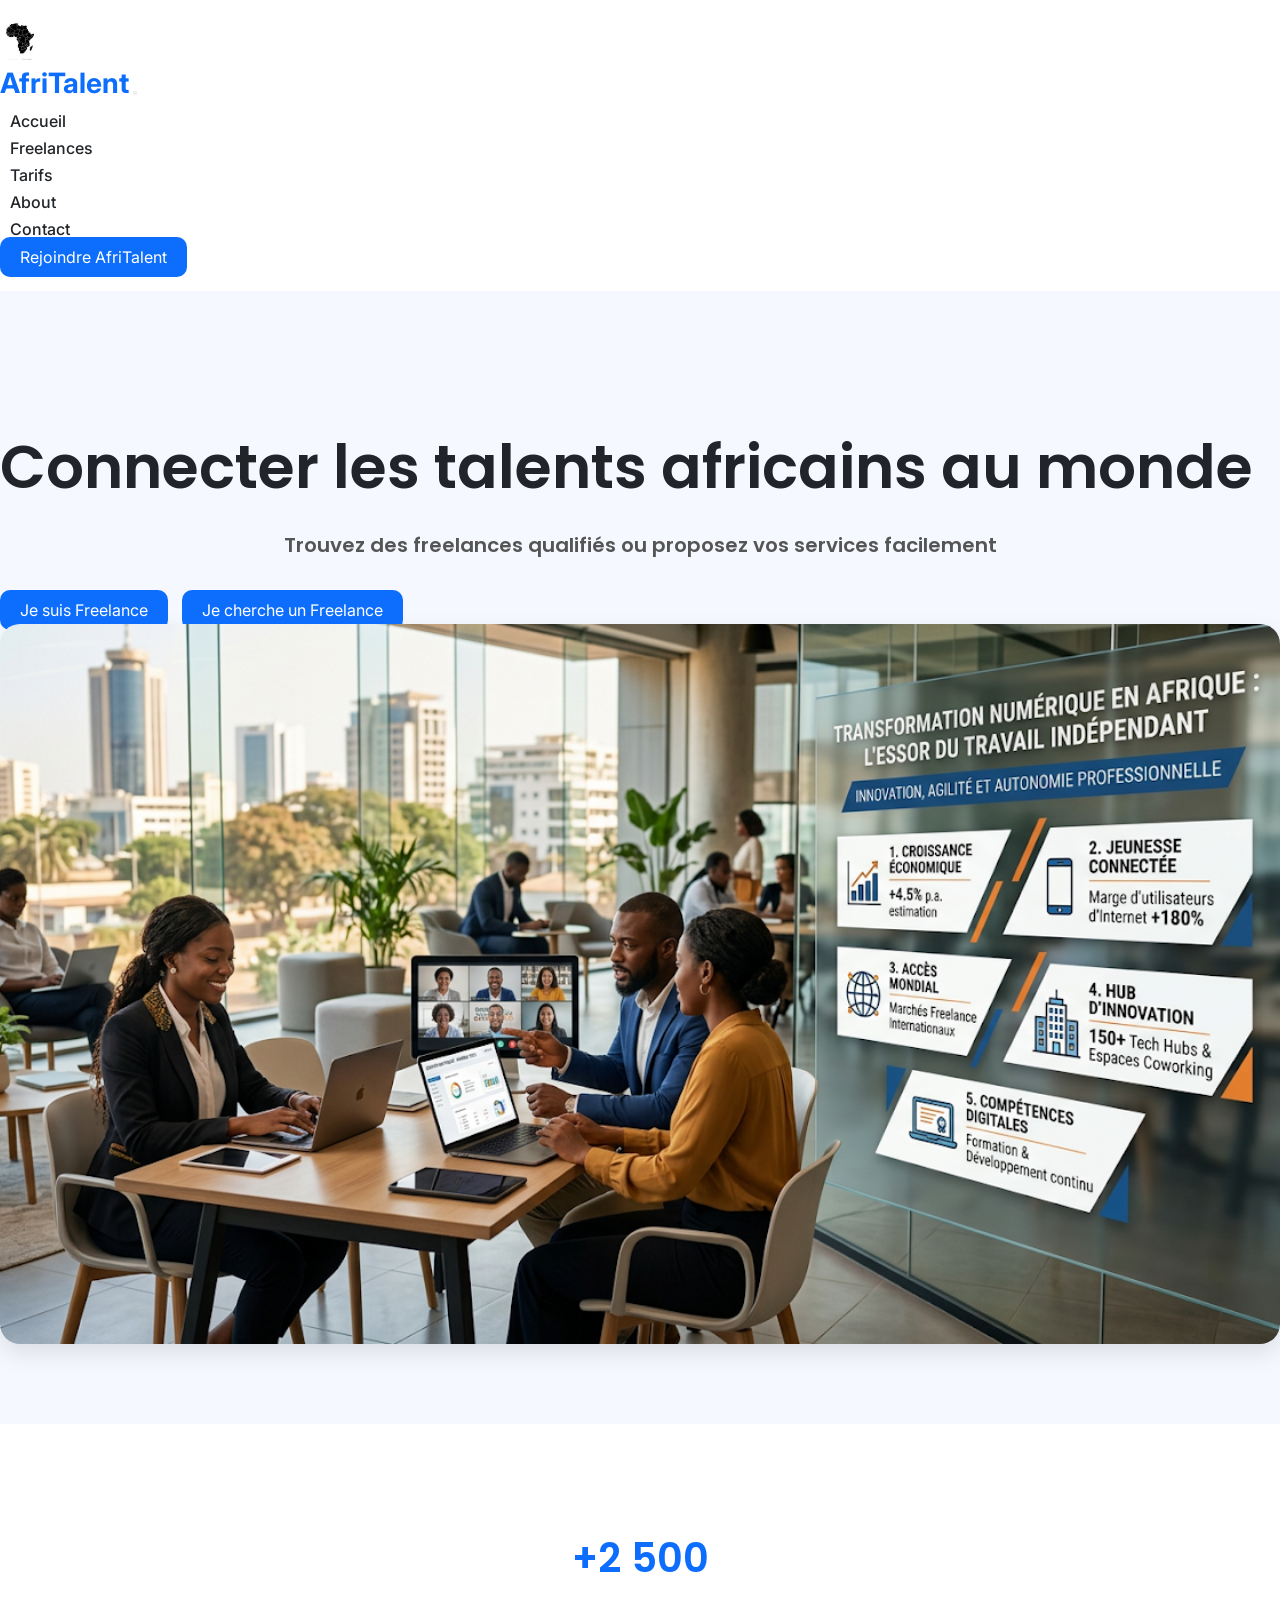
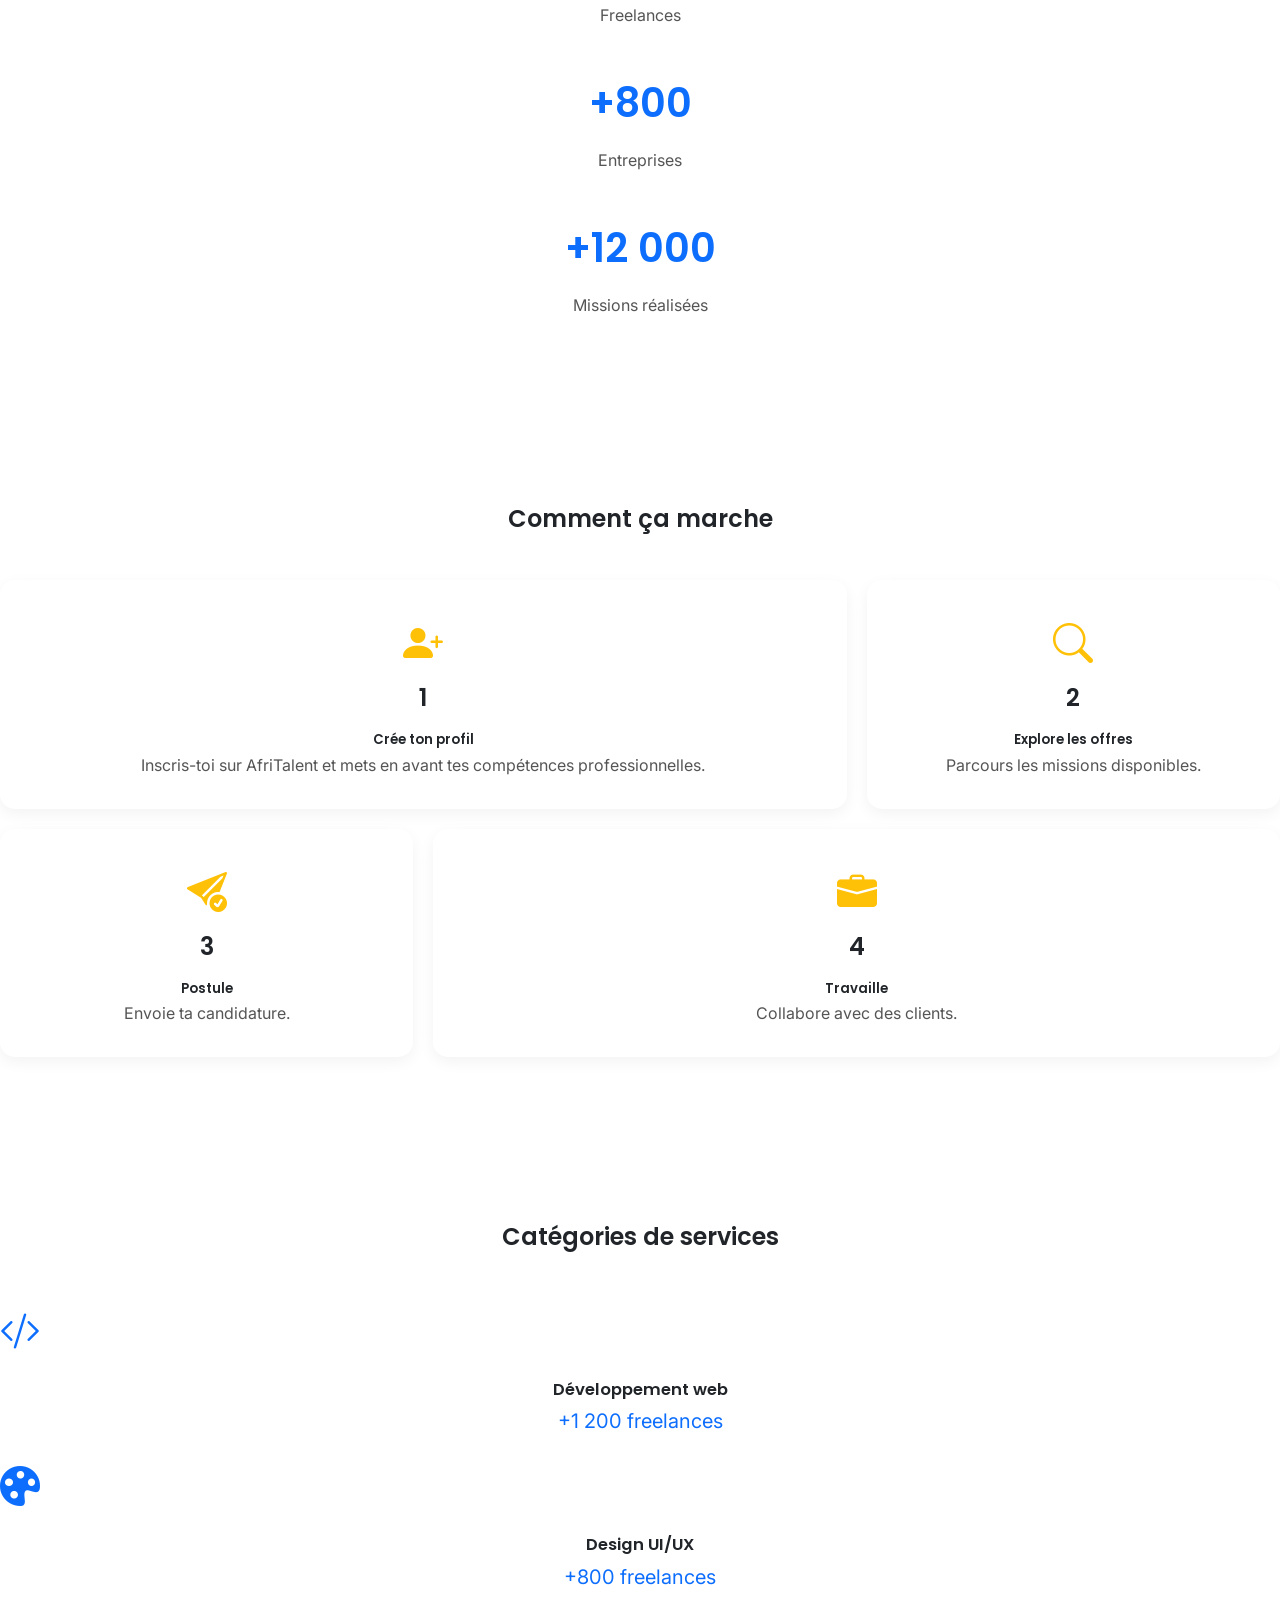
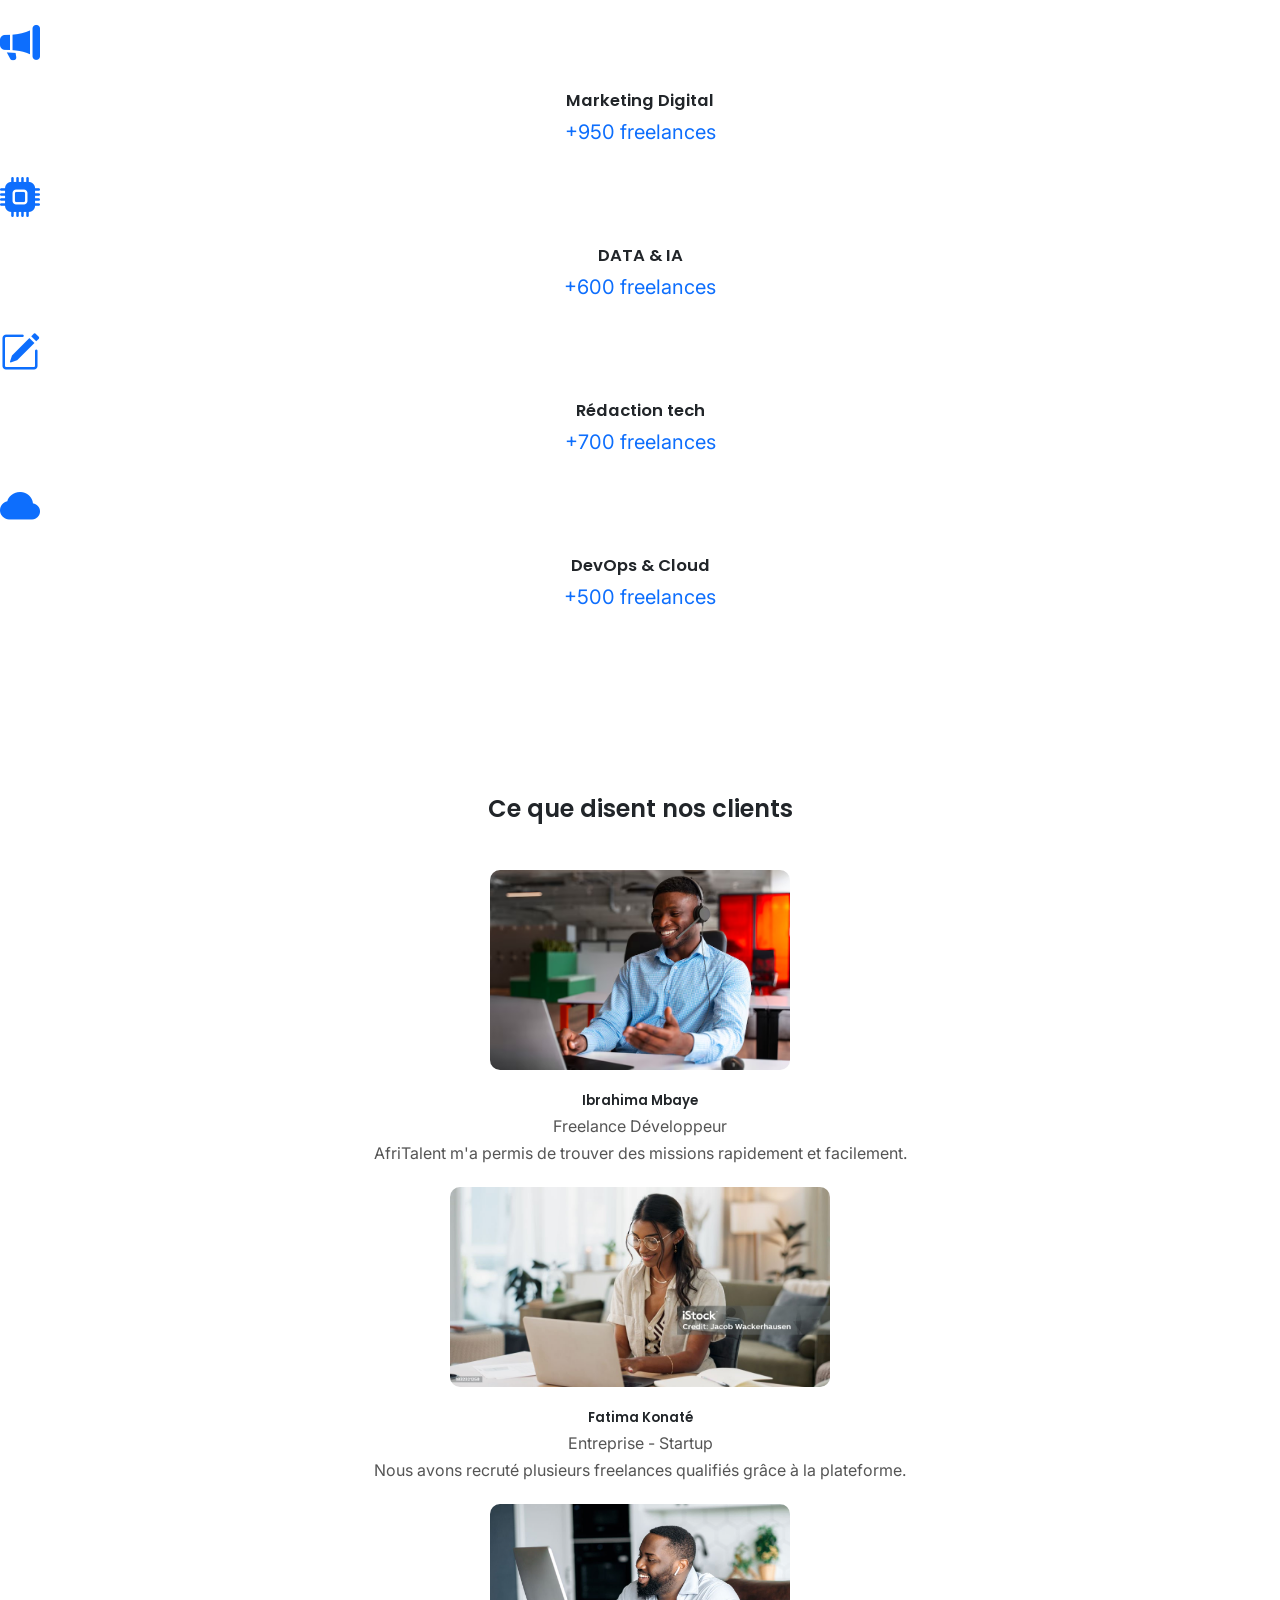
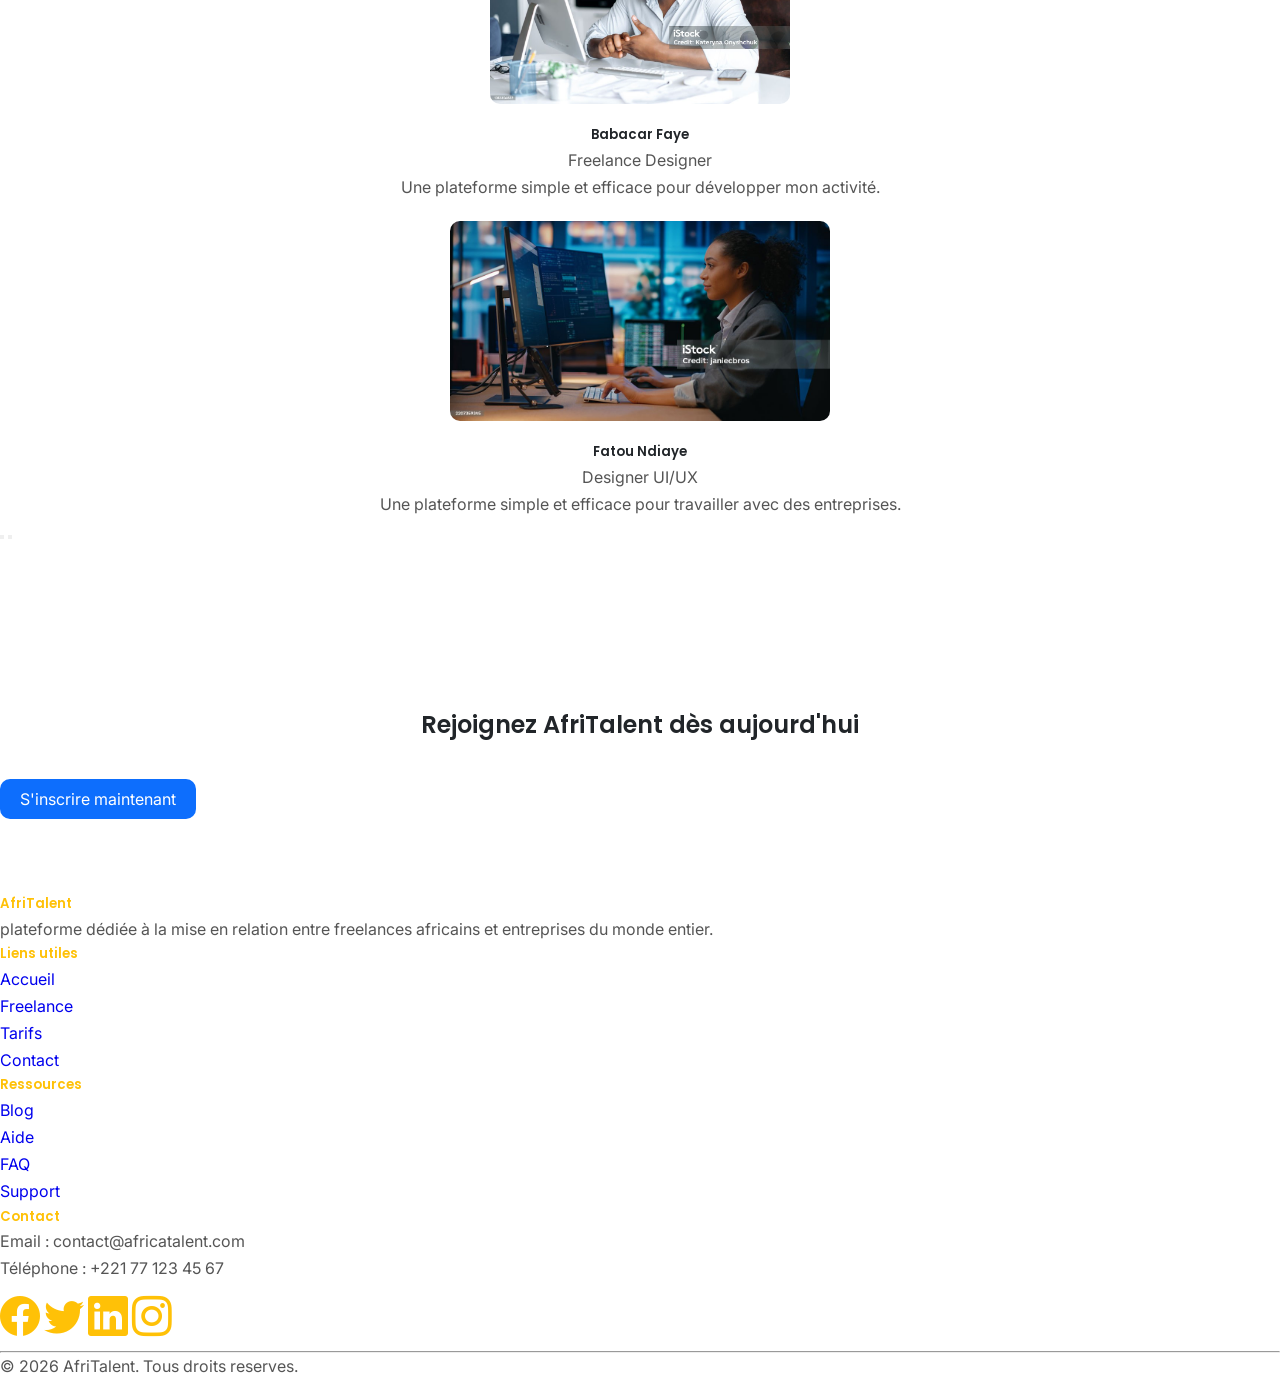
==== commit 442ef60e: "CSS : responsive design mobile et tablette, media queries" ====
--- a/index.html
+++ b/index.html
@@ -20,15 +20,15 @@
 
             <!-- LOGO -->
                 <a class="navbar-brand fw-bold" href="#">
-                    <img src="images/logo.jpeg" alt="LOGO" width="50" height="50" class="me-2"></i>AfriTalent</a>
+                    <img src="images/logo.jpeg" alt="LOGO" width="40" height="40" class="me-2"></i>AfriTalent</a>
 
             <!-- BOUTON MOBILE -->
-                 <button class="navbar-toggler" type="button">
+                 <button class="navbar-toggler" type="button" data-bs-toggle="collapse" data-bs-target="#navbarAfriTalent">
                     <span class="navbar-toggler-icon"></span>
                  </button>
 
             <!-- MENU -->
-                 <div class="collapse navbar-collapse">
+                 <div class="collapse navbar-collapse" id="navbarAfriTalent">
 
                 <!-- LIENS -->
                      <ul class="navbar-nav mx-auto">
@@ -54,7 +54,6 @@
             <div class="container">
                 <div class="row">
 
-                <!-- TEXTE -->
                     <div class="col-md-6">
 
                         <h1 class="hero-title">Connecter les talents africains au monde</h1>
@@ -67,7 +66,6 @@
 
                     </div>
 
-                    <!-- IMAGE -->
                         <div class="col-md-6">
                             <img src="image.png" class="img-fluid rounded" alt="Freelance">
                         </div>
@@ -169,7 +167,7 @@
             <div class="row">
 
                 <!-- 1 -->
-                <div class="col-md-4">
+                <div class="col-12 col-md-6 col-lg-4">
                     <div class="card text-center">
                         <div class="card-body">
                             <i class="bi bi-code-slash"></i>
@@ -180,7 +178,7 @@
                 </div>
 
                  <!-- 2 -->
-                <div class="col-md-4">
+                <div class="col-12 col-md-6 col-lg-4">
                     <div class="card text-center">
                         <div class="card-body">
                             <i class="bi bi-palette-fill"></i>
@@ -191,7 +189,7 @@
                 </div>
 
                  <!-- 3 -->
-                <div class="col-md-4">
+                <div class="col-12 col-md-6 col-lg-4">
                     <div class="card text-center">
                         <div class="card-body">
                             <i class="bi bi-megaphone-fill"></i>
@@ -202,7 +200,7 @@
                 </div>
 
                  <!-- 4 -->
-                <div class="col-md-4">
+                <div class="col-12 col-md-6 col-lg-4">
                     <div class="card text-center">
                         <div class="card-body">
                             <i class="bi bi-cpu-fill"></i>
@@ -213,7 +211,7 @@
                 </div>
 
                  <!-- 5 -->
-                <div class="col-md-4">
+                <div class="col-12 col-md-6 col-lg-4">
                     <div class="card text-center">
                         <div class="card-body">
                             <i class="bi bi-pencil-square"></i>
@@ -224,7 +222,7 @@
                 </div>
 
                  <!-- 6 -->
-                <div class="col-md-4">
+                <div class="col-12 col-md-6 col-lg-4">
                     <div class="card text-center">
                         <div class="card-body">
                             <i class="bi bi-cloud-fill"></i>
--- a/css/style.css
+++ b/css/style.css
@@ -319,4 +319,40 @@
     margin-bottom: 15px;
 }
 
-
+/* TABLETTE */
+@media (max-width: 768px) {
+    .hero-title {
+        font-size: 40px;
+    }
+}
+
+/* MOBILE */
+@media (max-width: 375px) {
+    .hero-title {
+        font-size: 32px;
+    }
+    .btn {
+        display: block;
+        margin-bottom: 10px;
+    }
+
+}
+
+@media (max-width: 768px) {
+    .navbar-nav {
+        text-align: center;
+    }
+}
+
+@media (max-width: 768px) {
+    footer .d-flex {
+        flex-wrap: wrap;
+    }
+}
+
+main section:first-child .btn {
+    margin-right: 10px;
+    margin-bottom: 10px;
+}
+
+
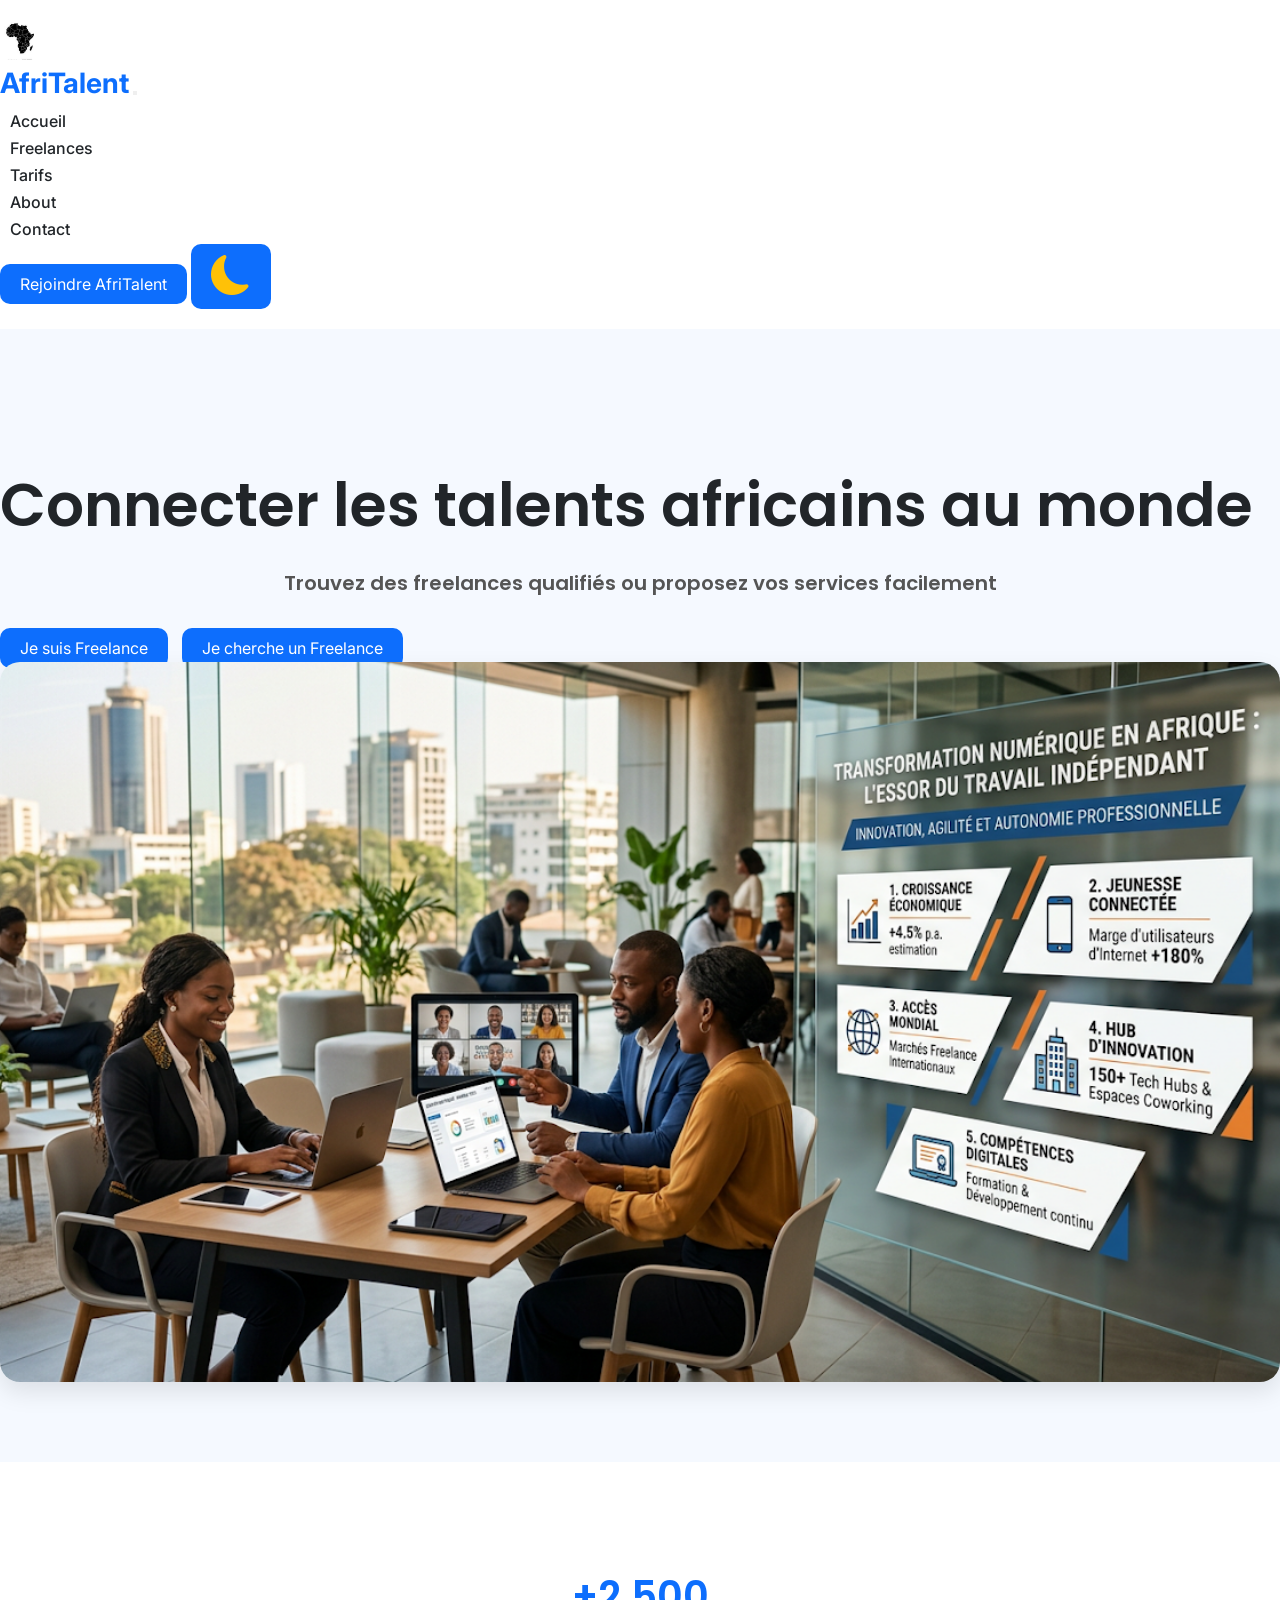
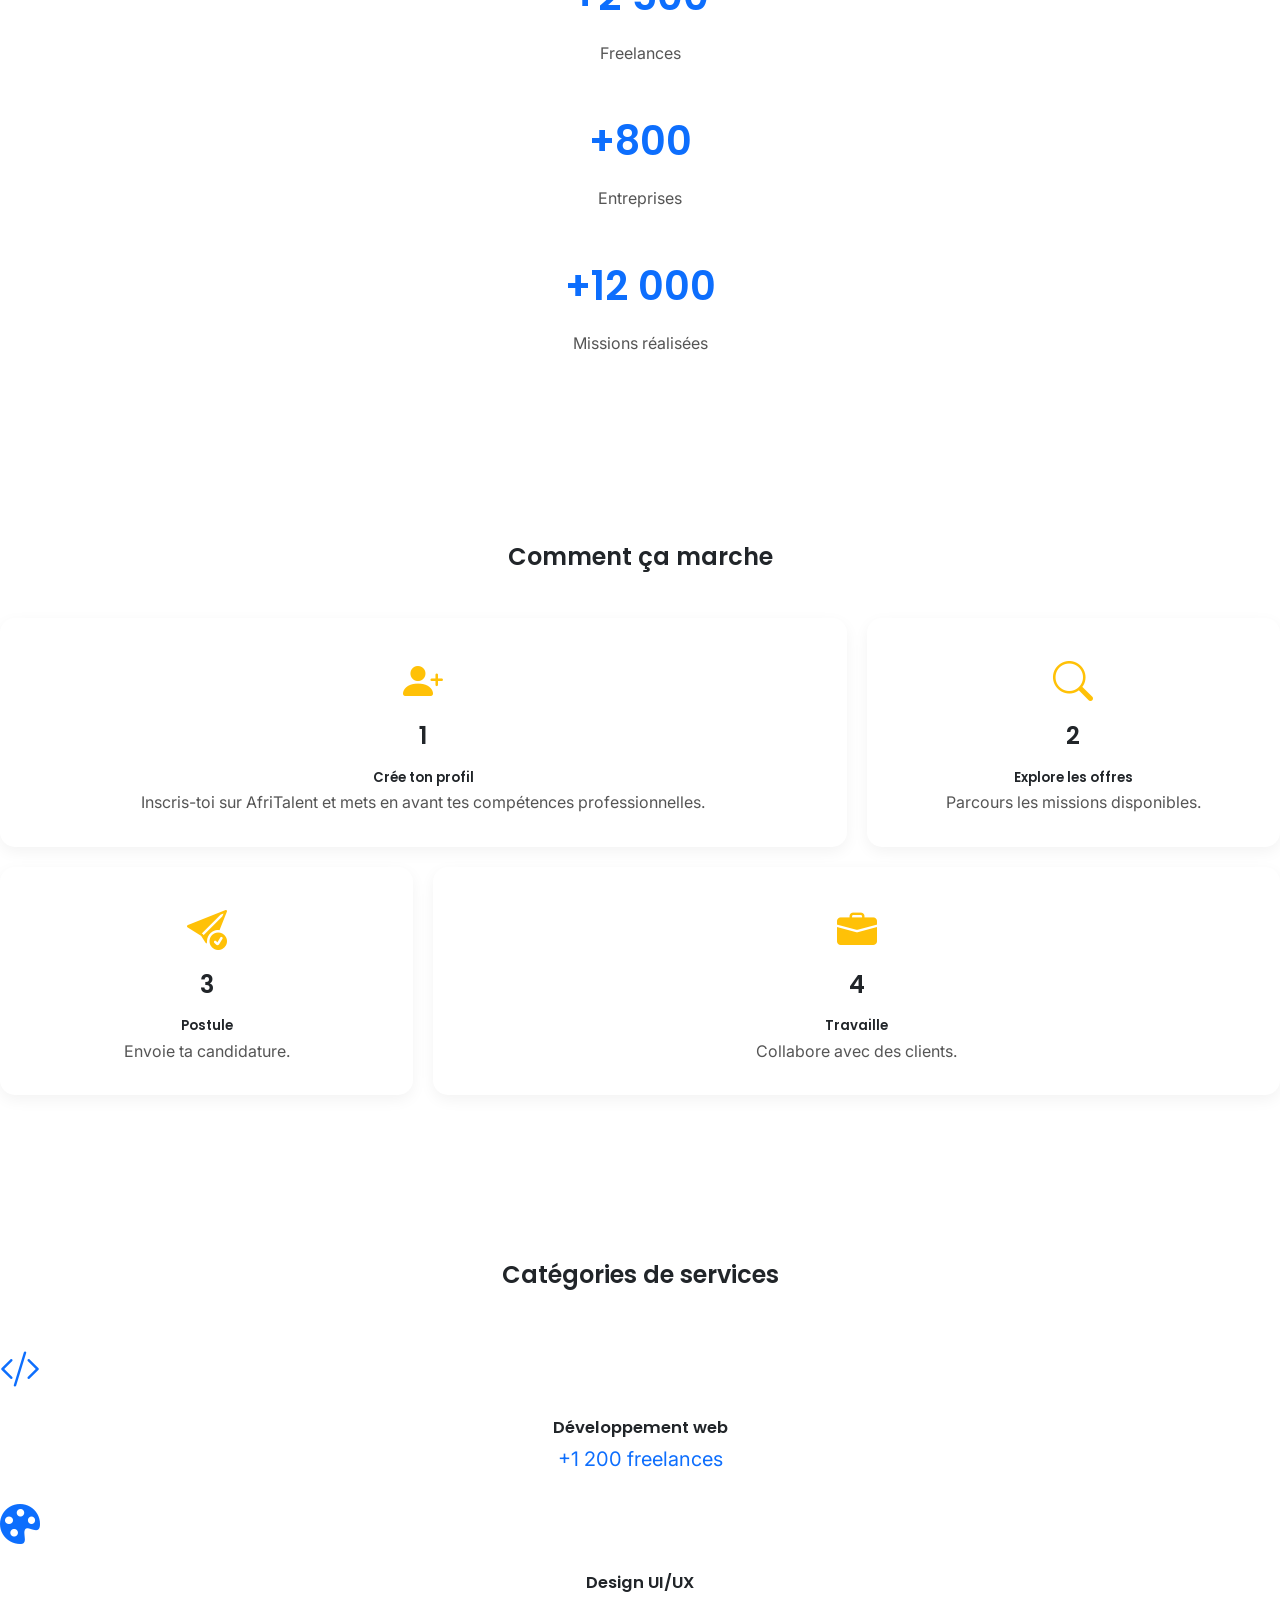
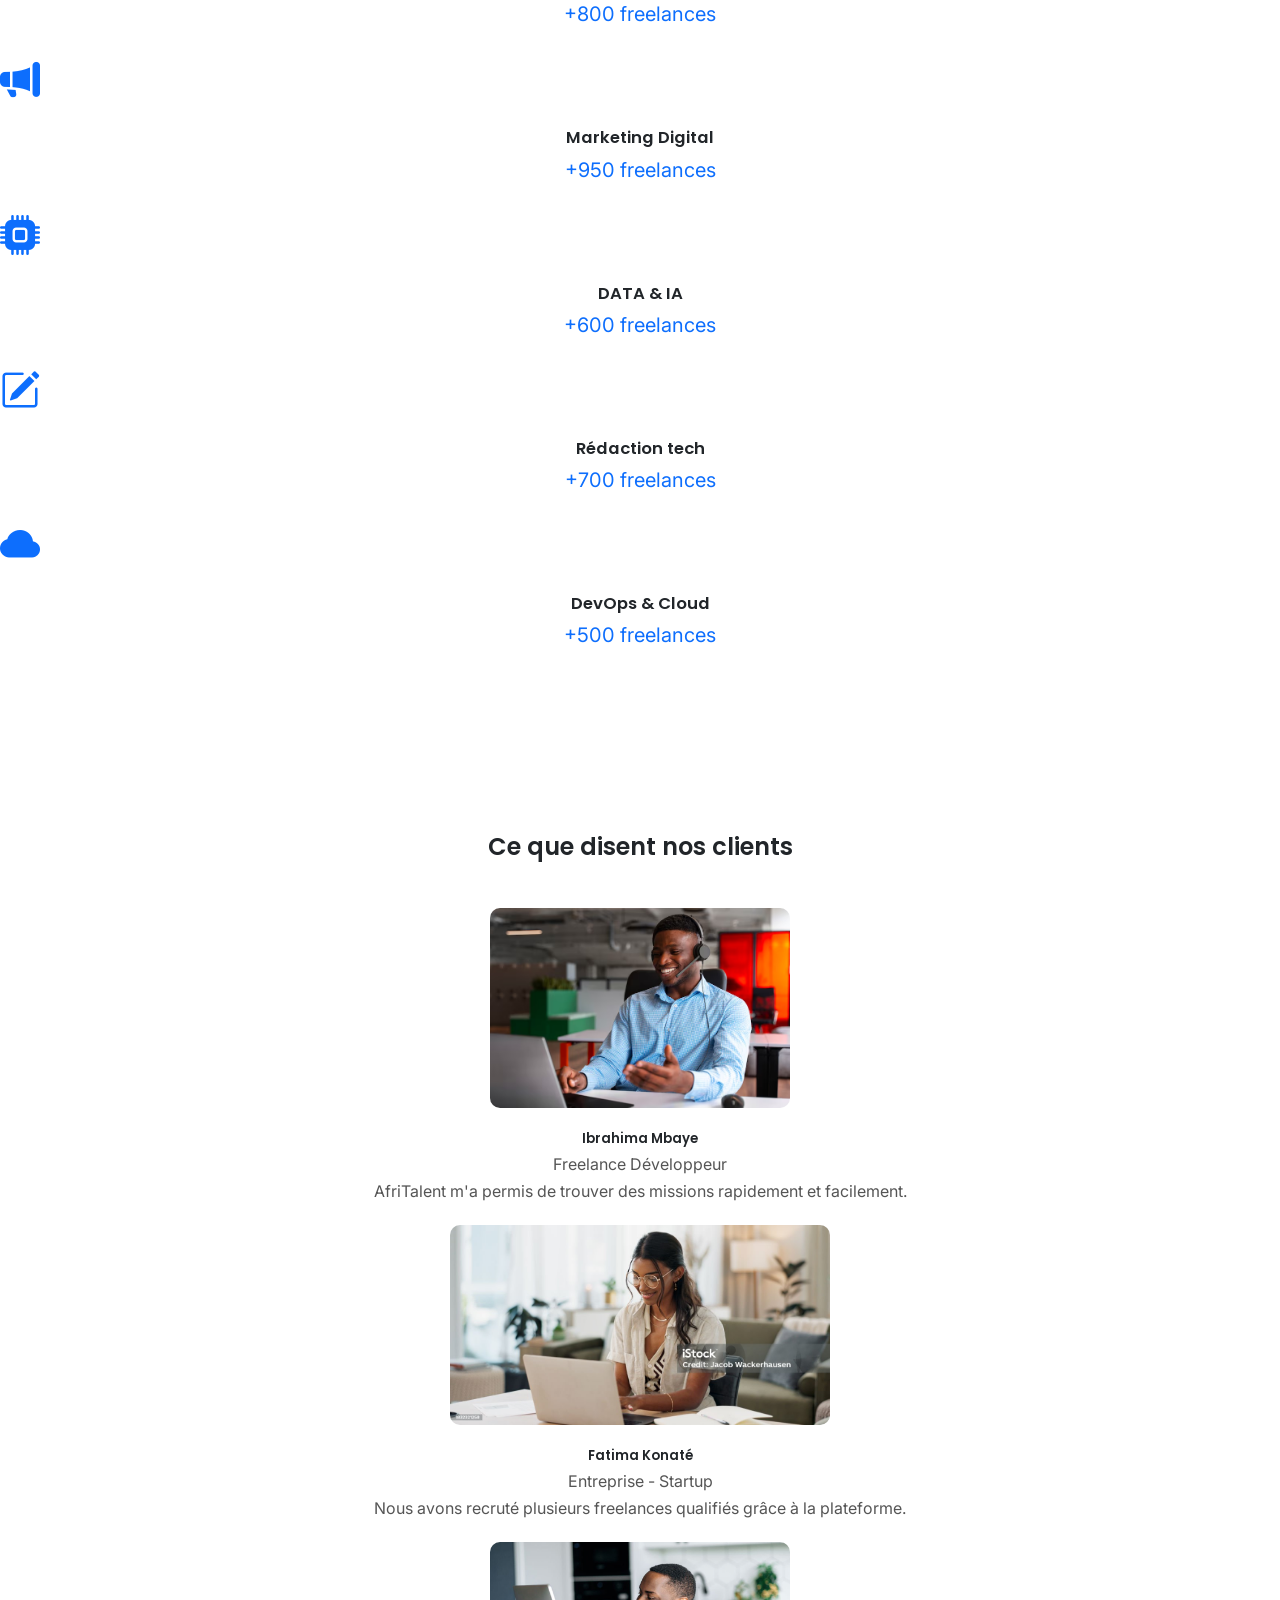
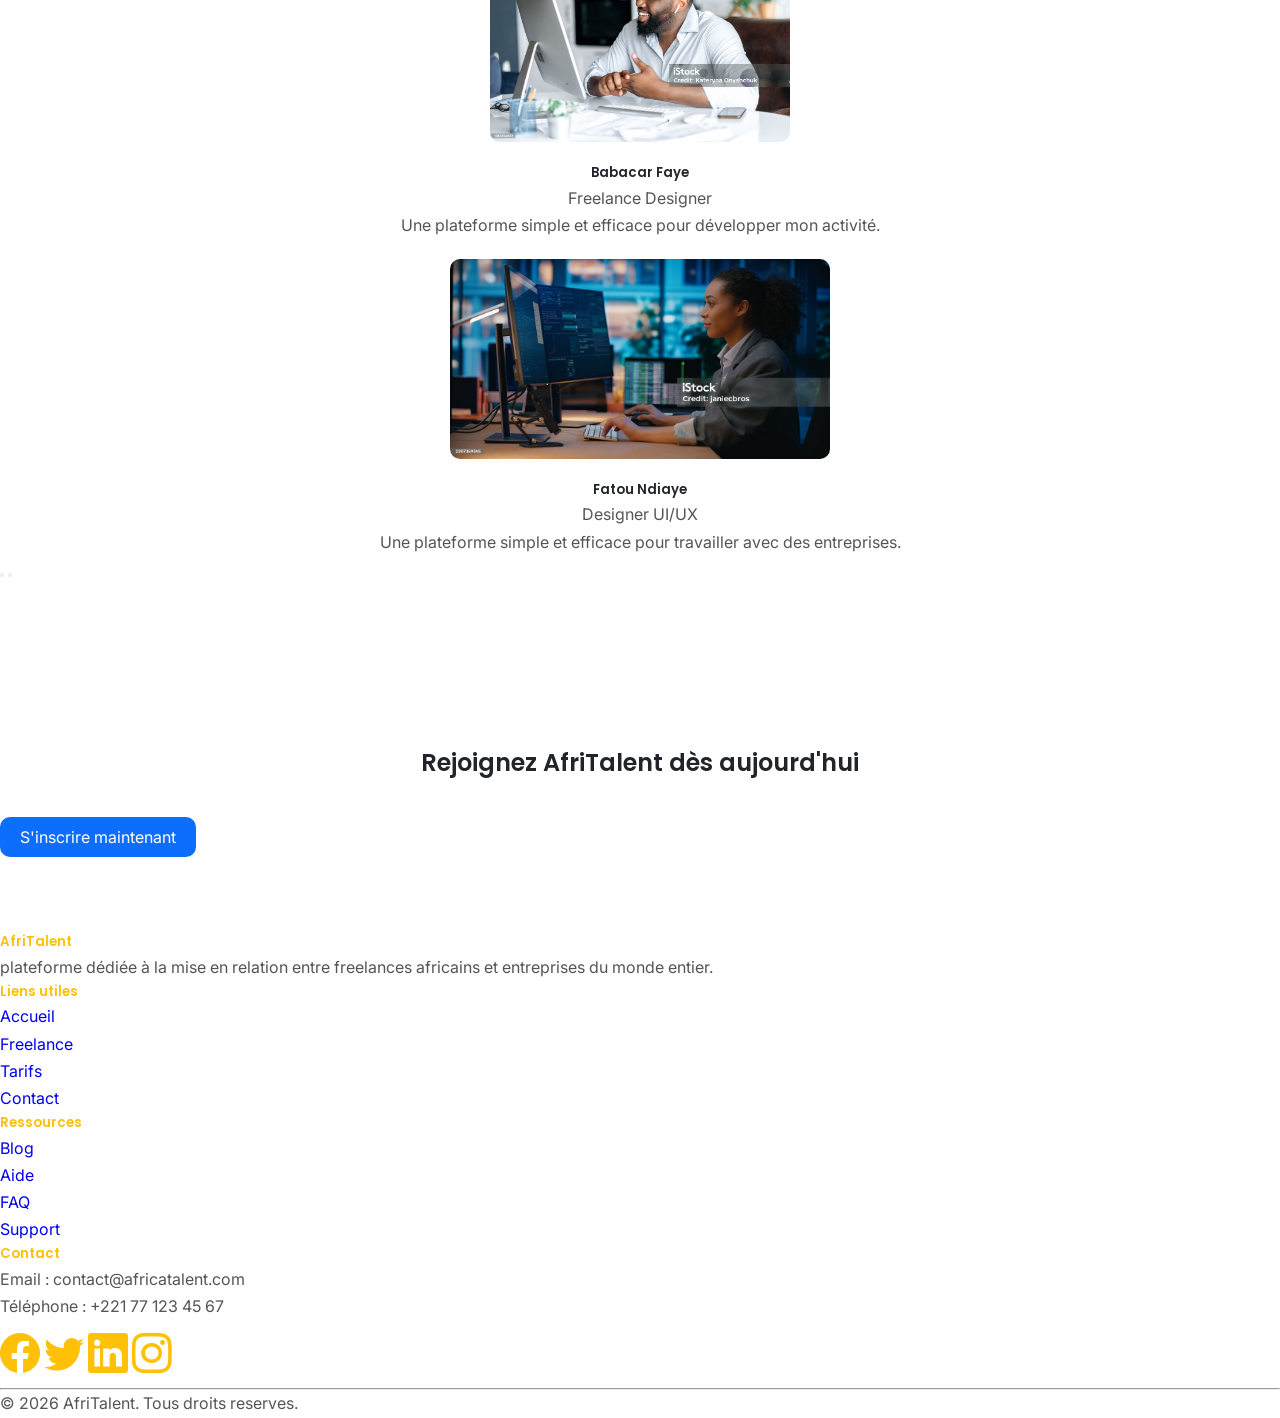
==== commit abedcc21: "JS : dark mode avec localStorage, navbar dynamique au scroll" ====
--- a/index.html
+++ b/index.html
@@ -41,6 +41,9 @@
 
                 <!-- BOUTON CTA -->
                      <a href="#" class="btn">Rejoindre AfriTalent</a>
+                     <button id="theme-toggle" class="btn ms-2">
+                        <i class="bi bi-moon-fill"></i>
+                     </button>
                  </div>
             </div>
         </nav>
@@ -399,10 +402,15 @@
         </div>
 </footer>
     
+   
+
+   <button id="backToTop" class="btn">
+    <i class="bi bi-arrow-up"></i>
+   </button>
+   
     <script src="https://cdn.jsdelivr.net/npm/bootstrap@5.3.0/dist/js/bootstrap.bundle.min.js">
     </script>
-   
-   
-    <script src="js/main.js"></script>
+
+   <script src="js/main.js"></script>
 </body>
 </html>
--- a/css/style.css
+++ b/css/style.css
@@ -355,4 +355,36 @@
     margin-bottom: 10px;
 }
 
-
+/* NAVBAR AU SCROLL */
+.navbar.scrolled {
+    background-color: #ffffff;
+    padding: 10px 0;
+    box-shadow: 0 3px 10px rgba(0,0,0,0.1);
+    transition: 0.3s;
+}
+
+/* MODE SOMBRE */
+.dark-mode {
+    background-color: #212529;
+    color: #ffffff;
+}
+
+.dark-mode h1,
+.dark-mode h2,
+.dark-mode h3,
+.dark-mode h4,
+.dark-mode h5,
+.dark-mode h6,
+.dark-mode p,
+.dark-mode a {
+    color: #ffffff;
+}
+
+/* BOUTON RETOUR EN HAUT */
+#backToTop {
+    position: fixed;
+    bottom: 20px;
+    right: 20px;
+    display: none;
+    z-index: 999px;
+}
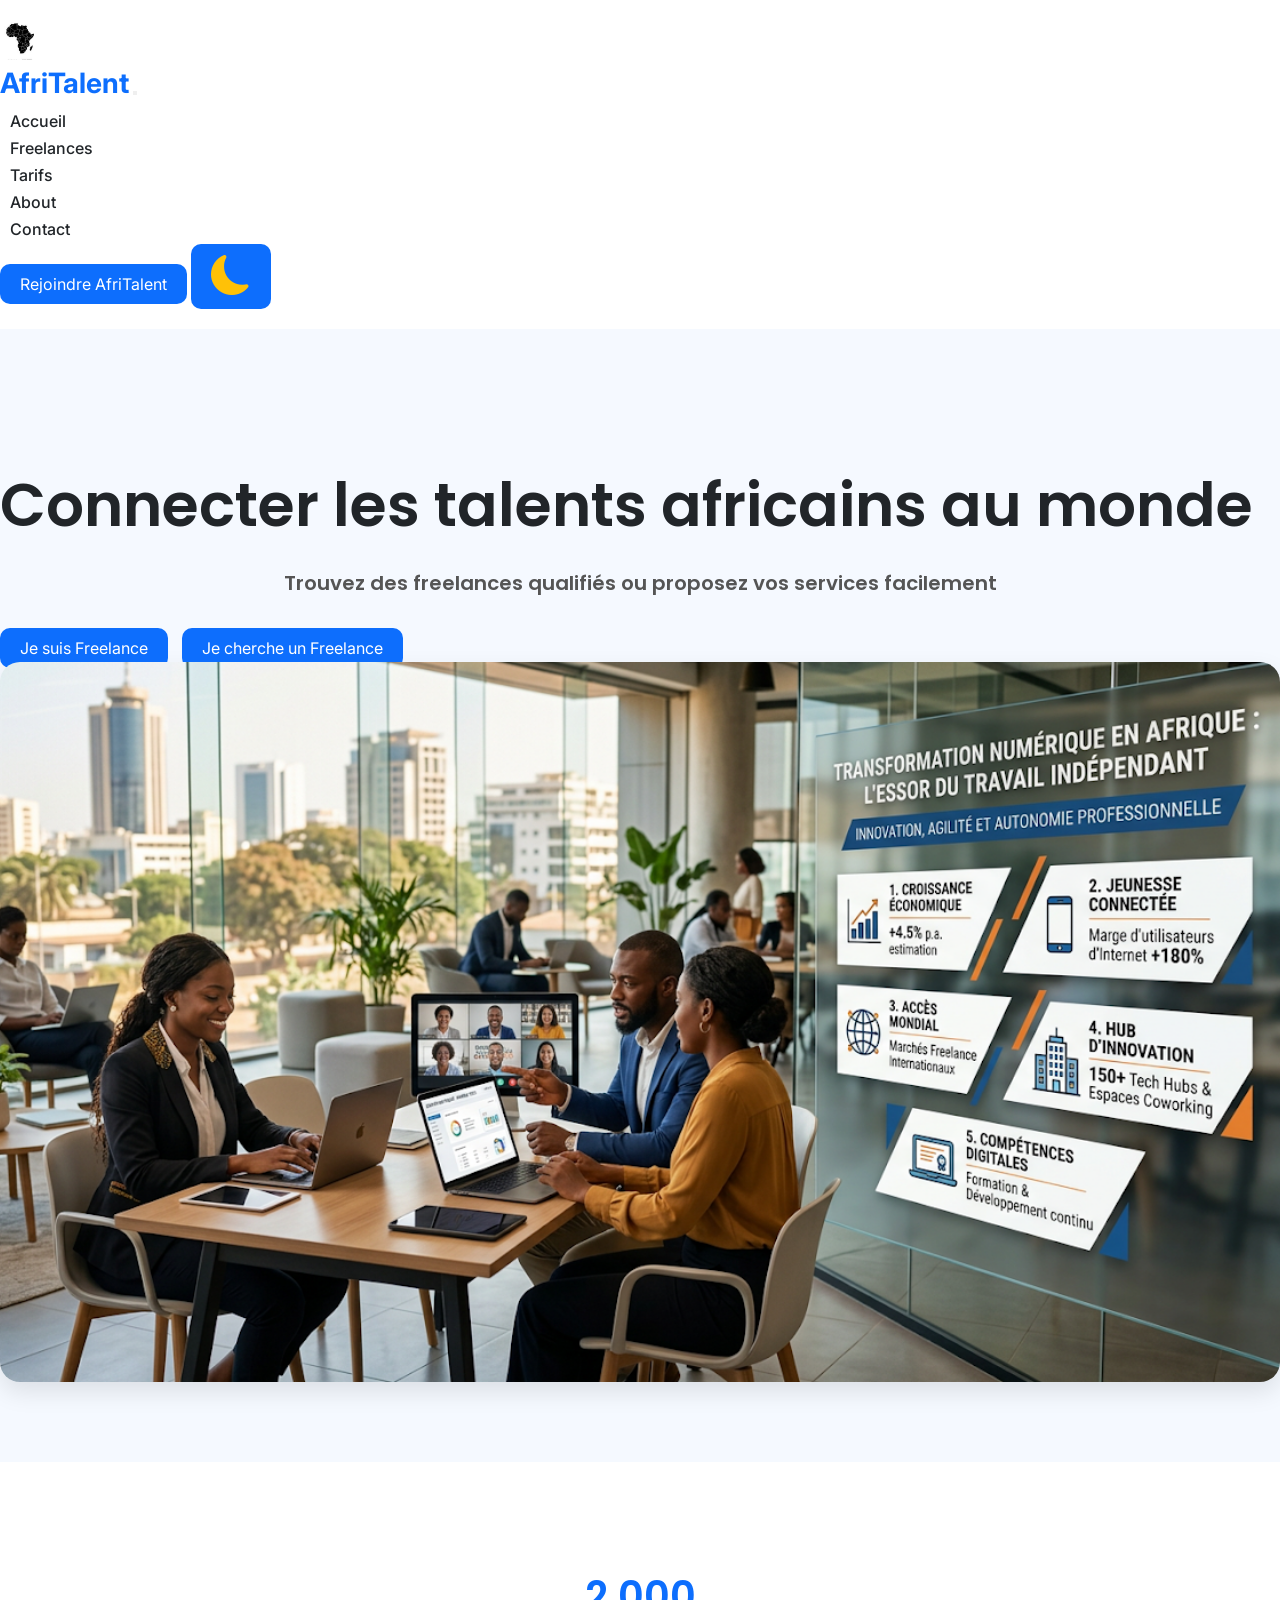
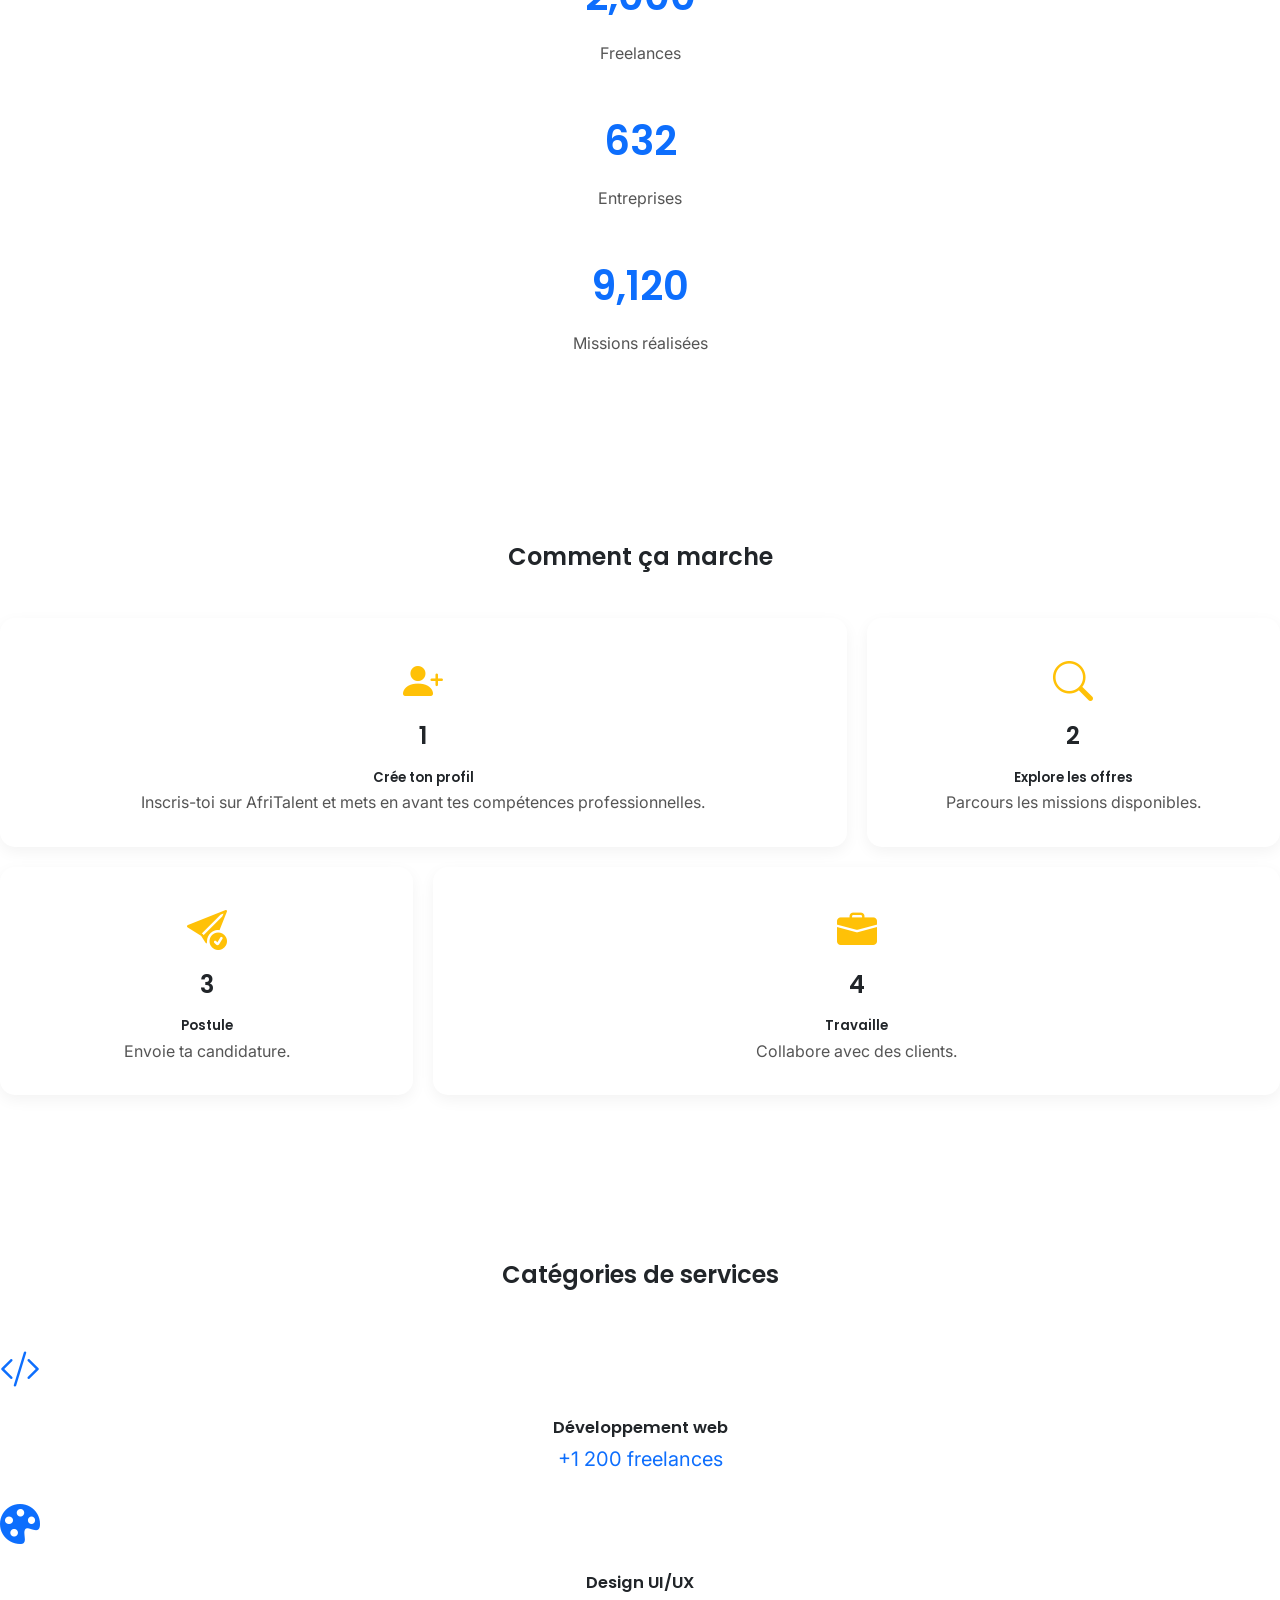
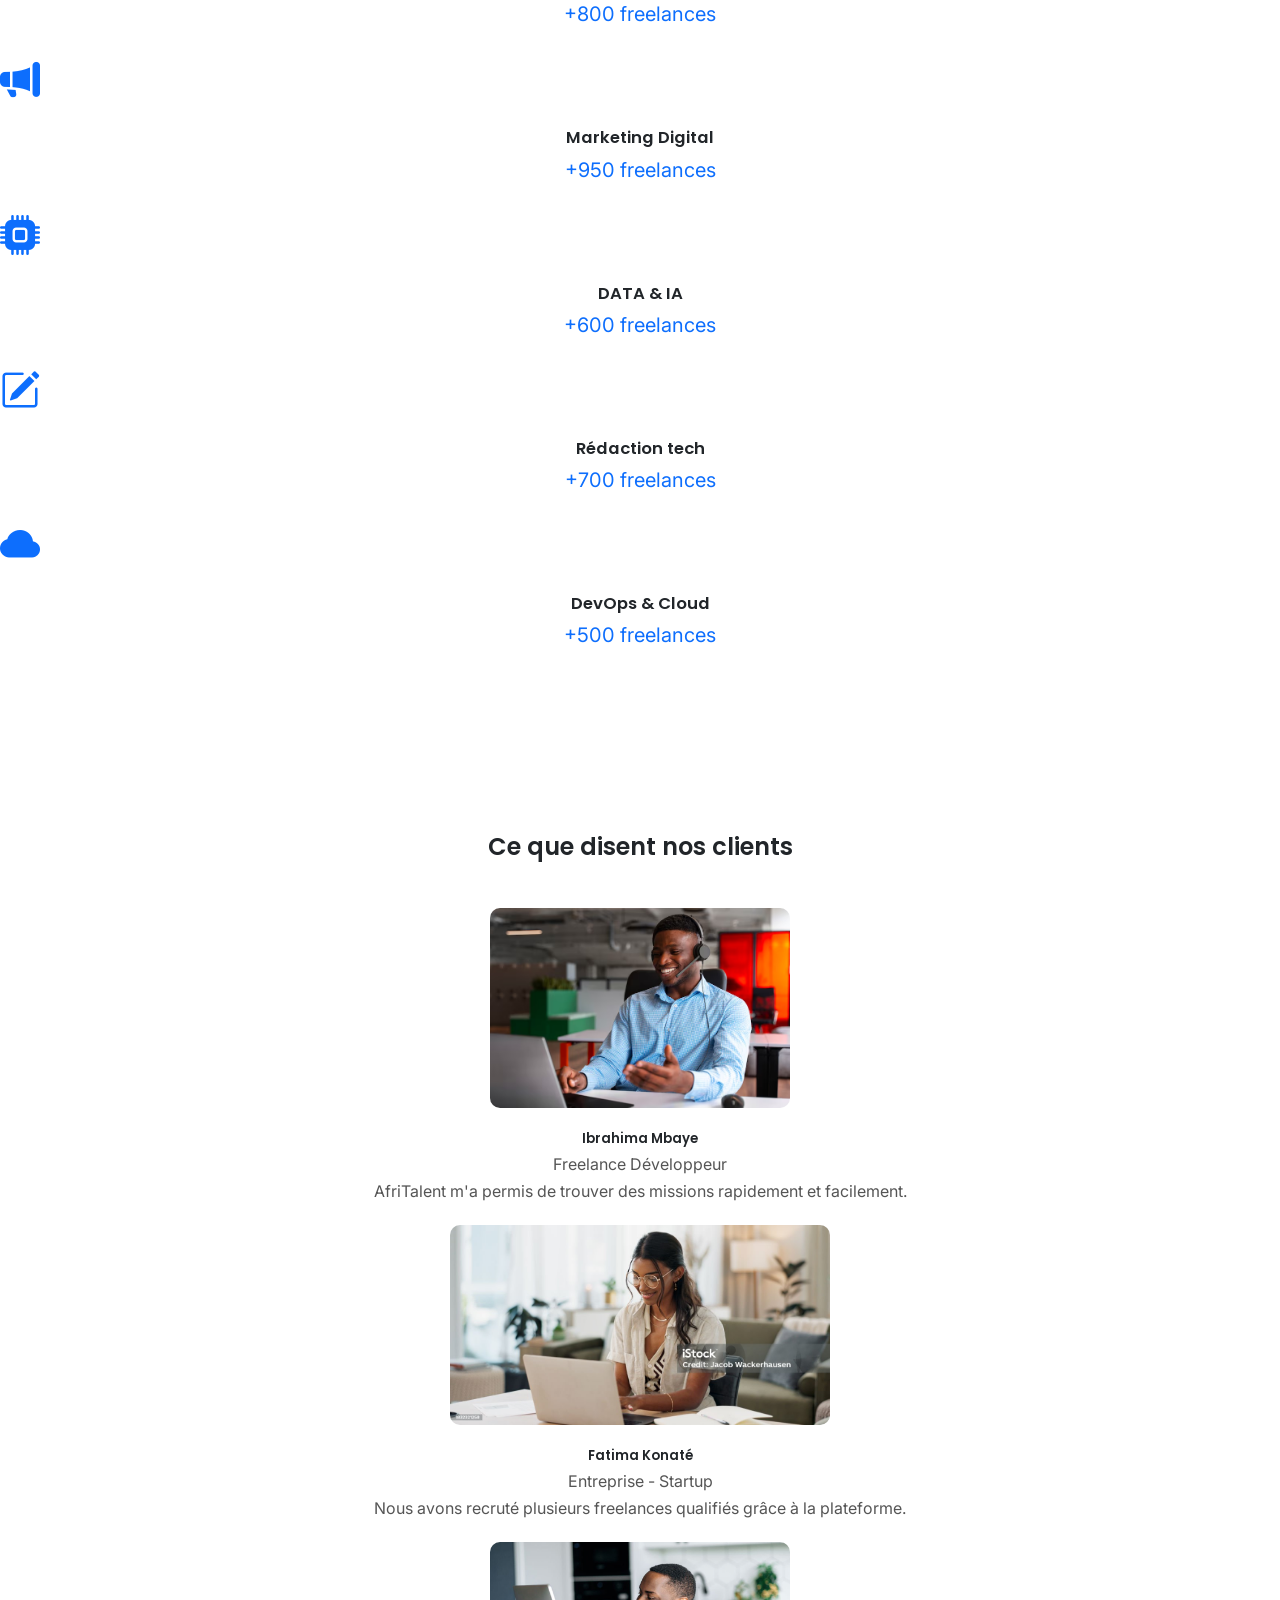
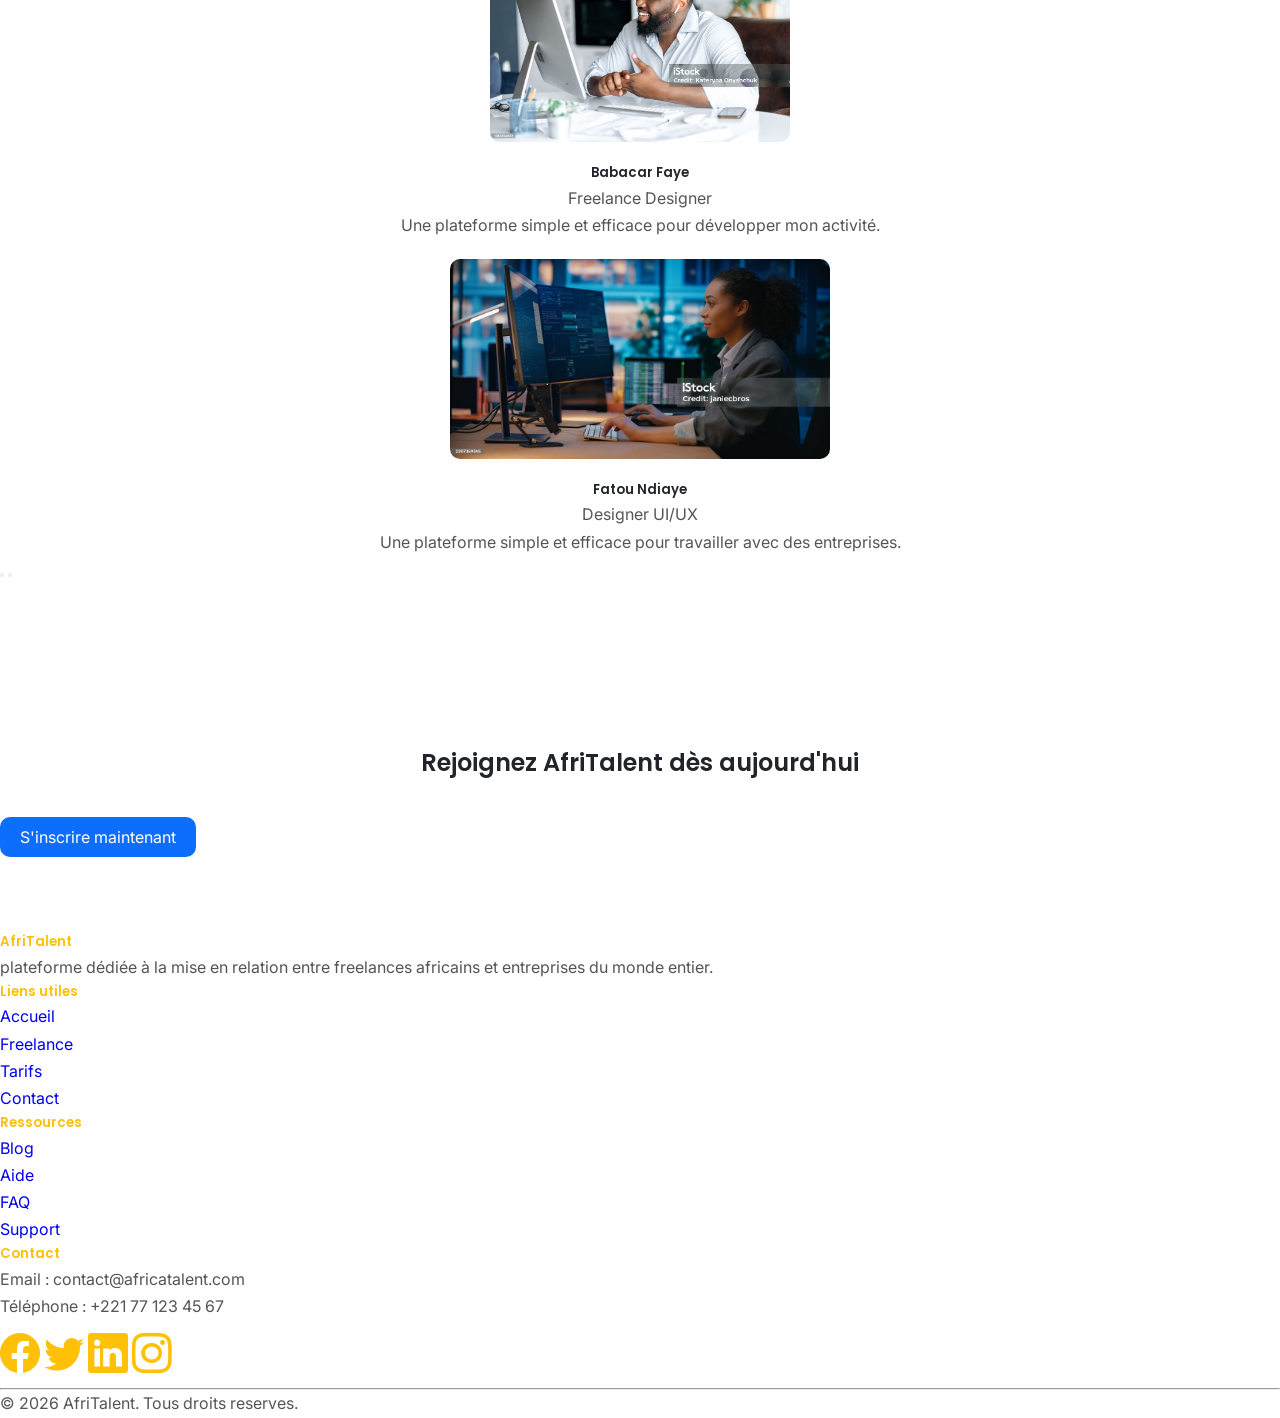
==== commit fd5674c3: "JS : compteurs animés au scroll et animations fade-in des sections" ====
--- a/index.html
+++ b/index.html
@@ -53,7 +53,7 @@
 
     <main>
     <!-- HERO -->
-        <section>
+        <section class="fade-section">
             <div class="container">
                 <div class="row">
 
@@ -86,23 +86,23 @@
 
 
     <!-- STATS -->
-    <section>
+    <section class="fade-section">
         <div class="container">
 
             <div class="row">
 
                 <div class="col-md-4 stats-box">
-                    <h3>+2 500</h3>
+                    <h3 class="counter" data-target="2500">0</h3>
                     <p>Freelances</p>
                 </div>
 
                 <div class="col-md-4 stats-box">
-                    <h3>+800</h3>
+                    <h3 class="counter" data-target="800">0</h3>
                     <p>Entreprises</p>
                 </div>
 
                 <div class="col-md-4 stats-box">
-                    <h3>+12 000</h3>
+                    <h3 class="counter" data-target="12000">0</h3>
                     <p>Missions réalisées</p>
                 </div>
             </div>
@@ -114,7 +114,7 @@
 
 
     <!-- COMMENT CA MARCHE -->
-    <section>
+    <section class="fade-section">
         <div class="container">
 
             <h2>Comment ça marche</h2>
@@ -162,7 +162,7 @@
 
 
     <!-- CATEGORIES DE SERVICES-->
-    <section>
+    <section class="fade-section">
         <div class="container">
 
             <h2>Catégories de services</h2>
@@ -247,7 +247,7 @@
 
 
      <!-- TEMOIGNAGES -->
-    <section>
+    <section class="fade-section">
         <div class="container">
 
             <h2>Ce que disent nos clients</h2>
@@ -407,7 +407,7 @@
    <button id="backToTop" class="btn">
     <i class="bi bi-arrow-up"></i>
    </button>
-   
+
     <script src="https://cdn.jsdelivr.net/npm/bootstrap@5.3.0/dist/js/bootstrap.bundle.min.js">
     </script>
 
--- a/css/style.css
+++ b/css/style.css
@@ -388,3 +388,15 @@
     display: none;
     z-index: 999px;
 }
+
+/* ANIMATION FADE-IN */
+.fade-section {
+    opacity: 0;
+    transform: translateY(30px);
+    transition: all 0.8s ease;
+}
+
+.fade-section.show {
+    opacity: 1;
+    transform: translateY(0);
+}
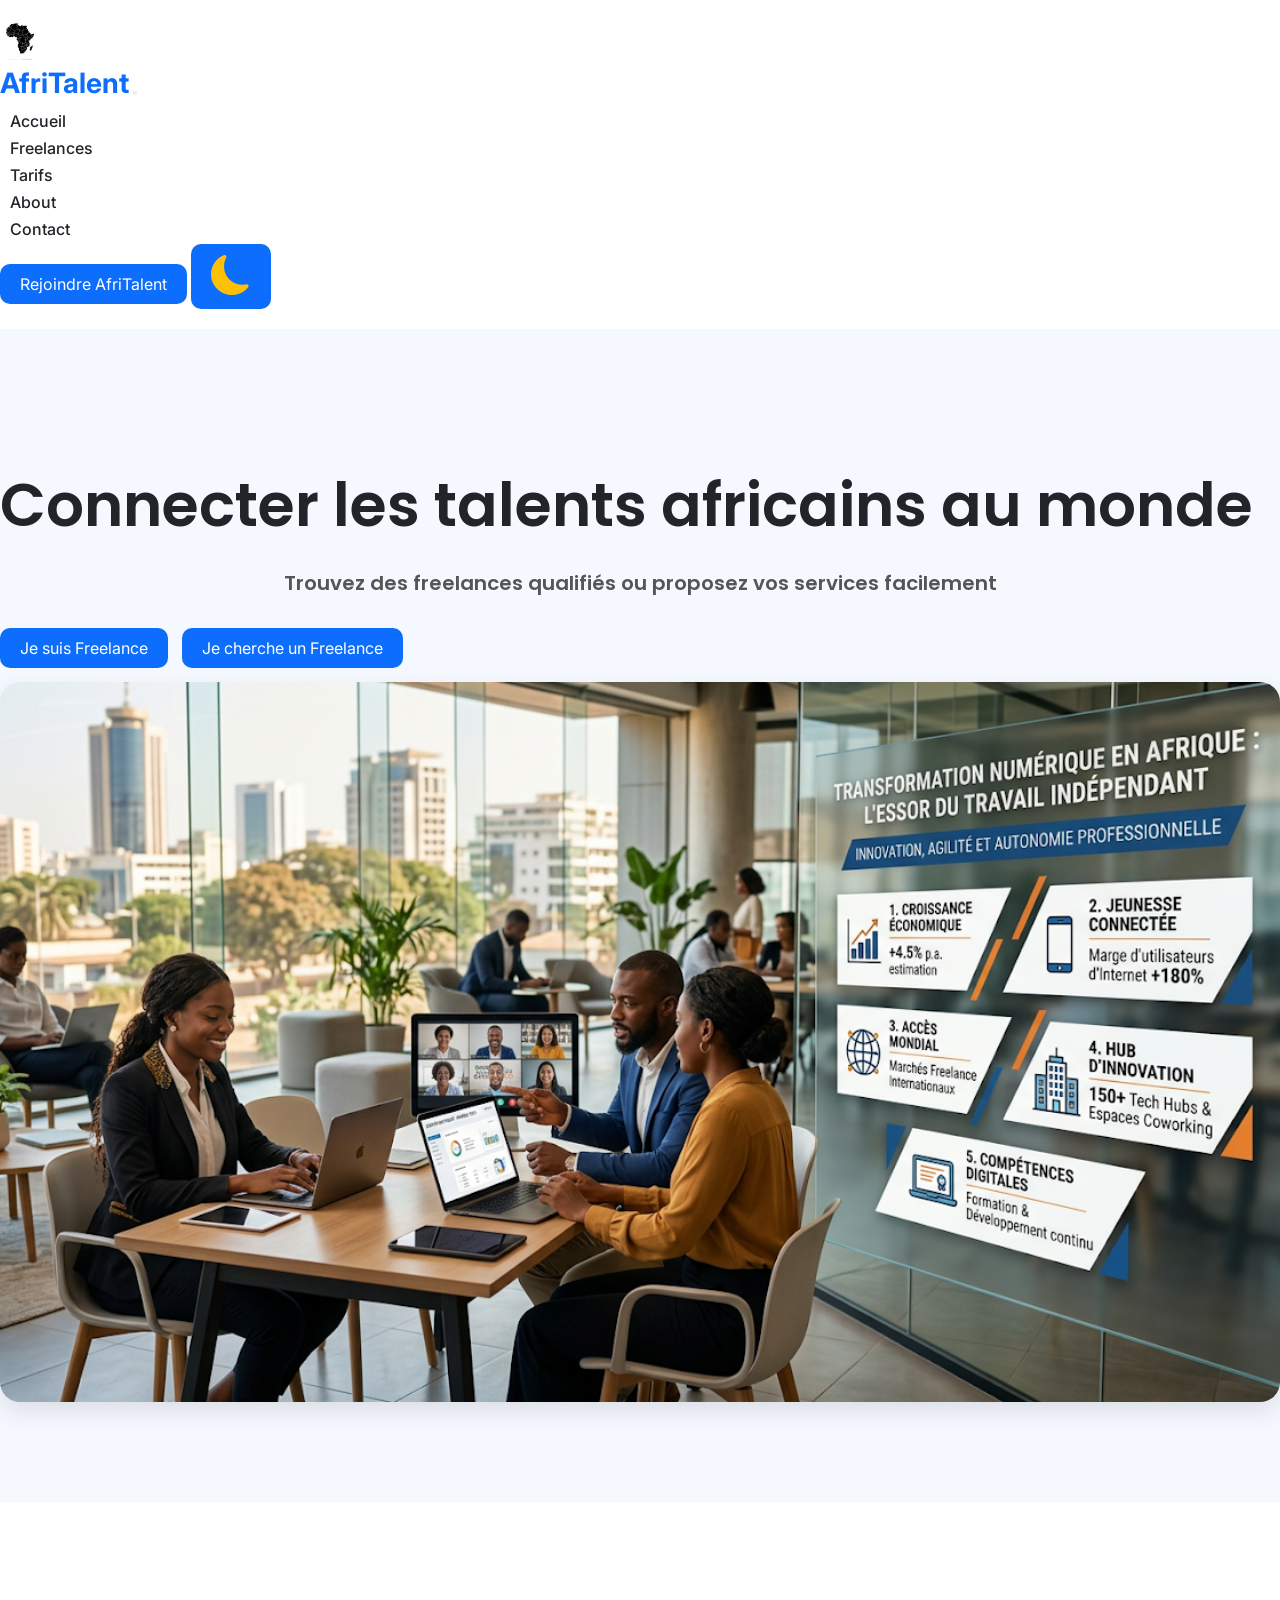
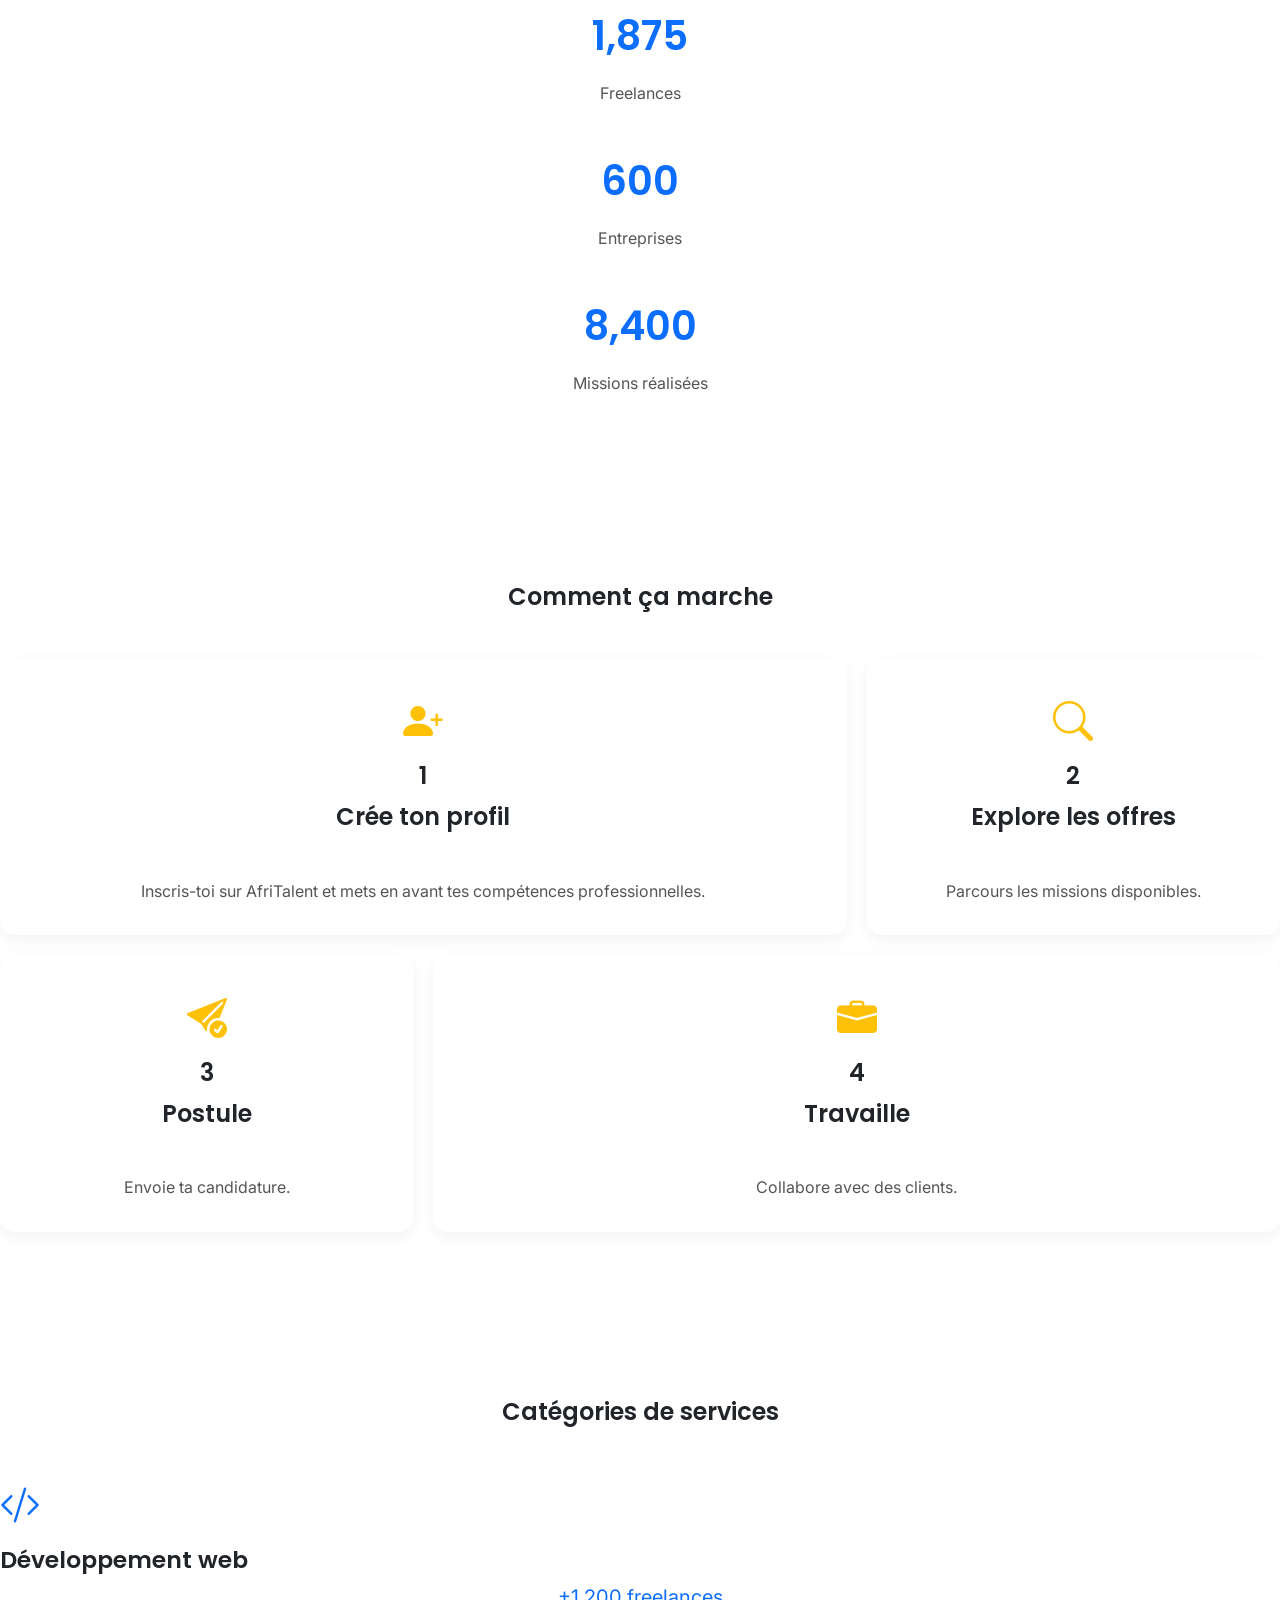
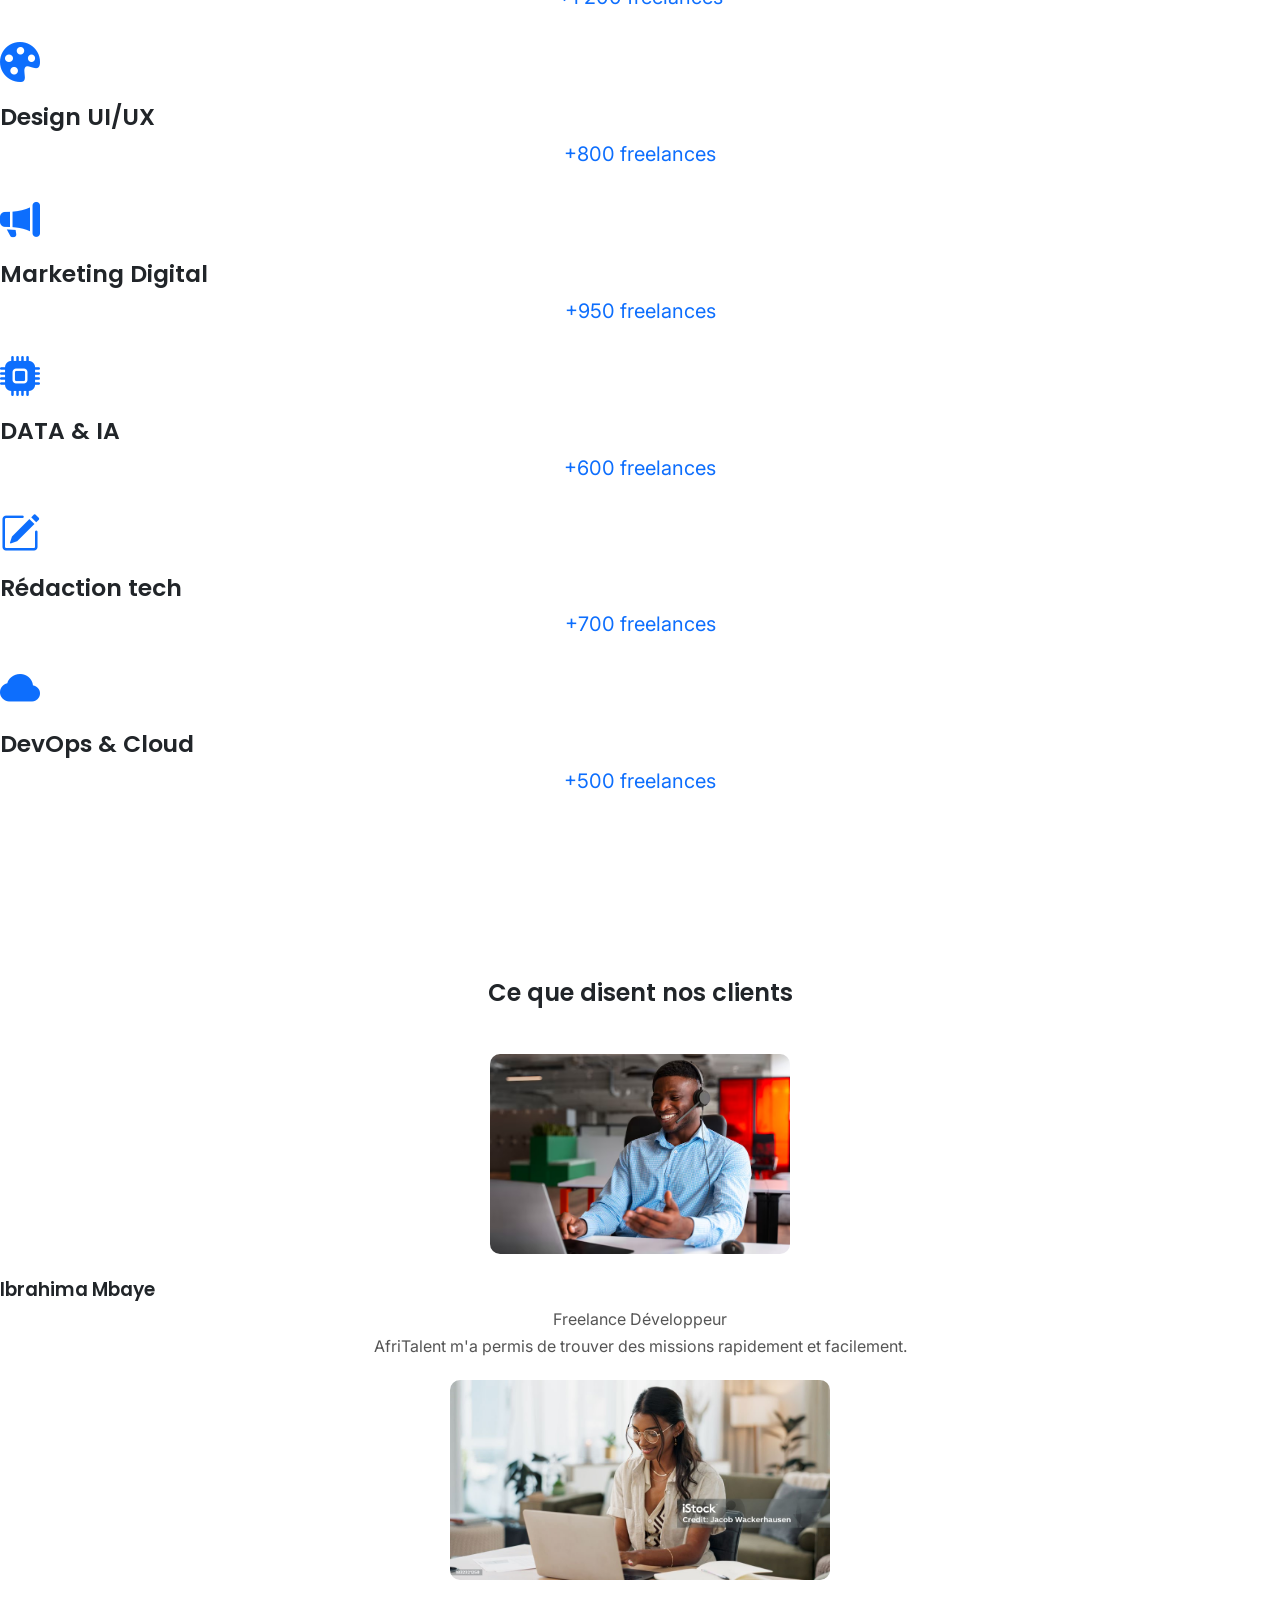
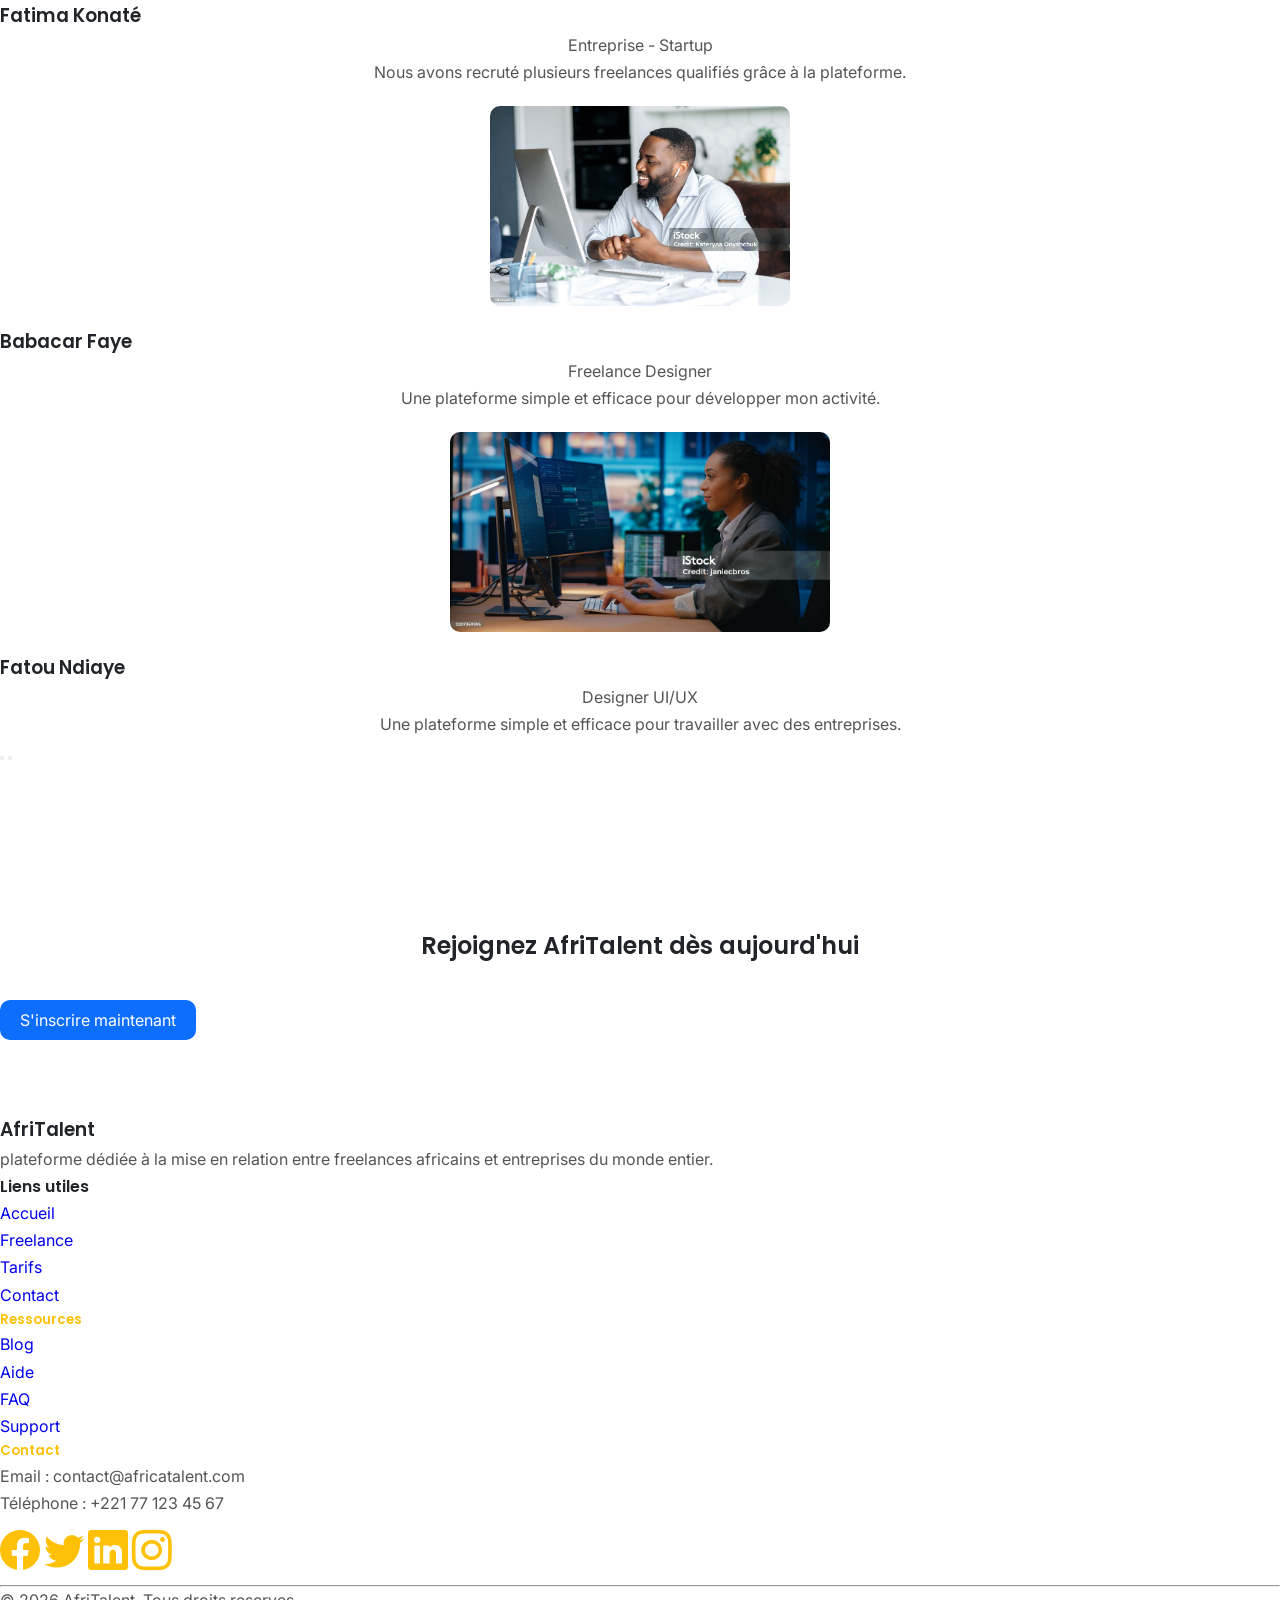
==== commit e312d4d2: "Finalisation : corrections responsive, optimisation du code et commentaires" ====
--- a/index.html
+++ b/index.html
@@ -1,38 +1,40 @@
 <!DOCTYPE html>
 <html lang="fr">
-<head>
-    <meta charset="UTF-8">
-    <meta name="viewport" content="width=device-width, initial-scale=1.0">
-    <title>AfriTalent — Accueil</title>
-    <link rel="stylesheet" href="../BOOTSTRAP/bootstrap5/css/bootstrap.css">
-    <link rel="stylesheet" href="https://cdn.jsdelivr.net/npm/bootstrap-icons@1.11.3/font/bootstrap-icons.min.css">
-    <!-- GOOGLE FONTS -->
-    <link rel="preconnect" href="https://fonts.googleapis.com">
-    <link rel="preconnect" href="https://fonts.gstatic.com" crossorigin>
-    <link href="https://fonts.googleapis.com/css2?family=Poppins:wght@300;400;500;600;700&family=Inter:wght@300;400;500;600&display=swap" rel="stylesheet">
-
-    <link rel="stylesheet" href="css/style.css">
-</head>
-<body>
-    <header>
-        <nav class="navbar navbar-expand-lg fixed-top">
+    <head>
+        <meta charset="UTF-8">
+        <meta name="viewport" content="width=device-width, initial-scale=1.0">
+        <title>AfriTalent — Accueil</title>
+        <!-- BOOTSTRAP -->
+        <link rel="stylesheet" href="../BOOTSTRAP/bootstrap5/css/bootstrap.css">
+        <link rel="stylesheet" href="https://cdn.jsdelivr.net/npm/bootstrap-icons@1.11.3/font/bootstrap-icons.min.css">
+        <!-- GOOGLE FONTS -->
+        <link rel="preconnect" href="https://fonts.googleapis.com">
+        <link rel="preconnect" href="https://fonts.gstatic.com" crossorigin>
+        <link href="https://fonts.googleapis.com/css2?family=Poppins:wght@300;400;500;600;700&family=Inter:wght@300;400;500;600&display=swap" rel="stylesheet">
+        <!-- CSS -->
+        <link rel="stylesheet" href="css/style.css">
+    </head>
+    <body>
+        <header>
+            <nav class="navbar navbar-expand-lg fixed-top">
             <div class="container">
 
             <!-- LOGO -->
-                <a class="navbar-brand fw-bold" href="#">
-                    <img src="images/logo.jpeg" alt="LOGO" width="40" height="40" class="me-2"></i>AfriTalent</a>
+                <a class="navbar-brand fw-bold" href="index.html">
+                    <img src="images/logo.jpeg" alt="Logo AfriTalent" width="40" height="40" class="me-2">AfriTalent</a>
 
             <!-- BOUTON MOBILE -->
-                 <button class="navbar-toggler" type="button" data-bs-toggle="collapse" data-bs-target="#navbarAfriTalent">
+                <button class="navbar-toggler" type="button" data-bs-toggle="collapse" data-bs-target="#navbarAfriTalent" 
+                        aria-controls="navbarAfriTalent" aria-expanded="false" aria-label="Ouvrir le menu de navigation">
                     <span class="navbar-toggler-icon"></span>
-                 </button>
+                </button>
 
             <!-- MENU -->
-                 <div class="collapse navbar-collapse" id="navbarAfriTalent">
+                <div class="collapse navbar-collapse" id="navbarAfriTalent">
 
                 <!-- LIENS -->
-                     <ul class="navbar-nav mx-auto">
-                         <li class="nav-item"><a class="nav-link" href="index.html">Accueil</a></li>
+                    <ul class="navbar-nav mx-auto">
+                        <li class="nav-item"><a class="nav-link" href="index.html">Accueil</a></li>
                         <li class="nav-item"><a class="nav-link" href="freelances.html">Freelances</a></li>
                         <li class="nav-item"><a class="nav-link" href="tarifs.html">Tarifs</a></li>
                         <li class="nav-item"><a class="nav-link" href="about.html">About</a></li>
@@ -40,19 +42,16 @@
                     </ul>
 
                 <!-- BOUTON CTA -->
-                     <a href="#" class="btn">Rejoindre AfriTalent</a>
-                     <button id="theme-toggle" class="btn ms-2">
-                        <i class="bi bi-moon-fill"></i>
-                     </button>
-                 </div>
+                    <a href="freelances.html" class="btn">Rejoindre AfriTalent</a>
+                        <button id="theme-toggle" class="btn ms-2"><i class="bi bi-moon-fill"></i></button>
+
+                </div>
             </div>
         </nav>
     </header>
 
-
-
     <main>
-    <!-- HERO -->
+        <!-- HERO -->
         <section class="fade-section">
             <div class="container">
                 <div class="row">
@@ -69,275 +68,250 @@
 
                     </div>
 
-                        <div class="col-md-6">
-                            <img src="image.png" class="img-fluid rounded" alt="Freelance">
-                        </div>
+                    <div class="col-md-6">
+                        <img src="image.png" class="img-fluid rounded" alt="Freelance traillant sur ordinateur">
+                    </div>
 
                 </div >
             </div>
         </section>
     
-
-
-
-
-
-
-
-
     <!-- STATS -->
-    <section class="fade-section">
-        <div class="container">
-
-            <div class="row">
-
-                <div class="col-md-4 stats-box">
-                    <h3 class="counter" data-target="2500">0</h3>
-                    <p>Freelances</p>
-                </div>
-
-                <div class="col-md-4 stats-box">
-                    <h3 class="counter" data-target="800">0</h3>
-                    <p>Entreprises</p>
-                </div>
-
-                <div class="col-md-4 stats-box">
-                    <h3 class="counter" data-target="12000">0</h3>
-                    <p>Missions réalisées</p>
-                </div>
-            </div>
-        </div>
-    </section>
-
-
-
-
-
-    <!-- COMMENT CA MARCHE -->
-    <section class="fade-section">
-        <div class="container">
-
-            <h2>Comment ça marche</h2>
-
-            <div class="bento-grid">
-
-                <!-- ETAPE 1 -->
-                <div class="bento-card card-large bg-primary">
-                    <i class="bi bi-person-plus-fill"></i>
-                        <h1 class="">1</h1>
-                            <h5>Crée ton profil</h5>
-                            <p>Inscris-toi sur AfriTalent et mets en avant tes compétences professionnelles.</p>
-                </div>
+        <section class="fade-section">
+            <div class="container">
+
+                <div class="row">
+
+                    <div class="col-md-4 stats-box">
+                        <h3 class="counter" data-target="2500">0</h3>
+                        <p>Freelances</p>
+                    </div>
+
+                    <div class="col-md-4 stats-box">
+                        <h3 class="counter" data-target="800">0</h3>
+                        <p>Entreprises</p>
+                    </div>
+
+                    <div class="col-md-4 stats-box">
+                        <h3 class="counter" data-target="12000">0</h3>
+                        <p>Missions réalisées</p>
+                    </div>
+                </div>
+            </div>
+        </section>
+
+        <!-- COMMENT CA MARCHE -->
+        <section class="fade-section">
+            <div class="container">
+
+                <h2>Comment ça marche</h2>
+
+                <div class="bento-grid">
+
+                    <!-- ETAPE 1 -->
+                    <div class="bento-card card-large bg-primary">
+                        <i class="bi bi-person-plus-fill"></i>
+                        <h1>1</h1>
+                        <h2>Crée ton profil</h2>
+                        <p>Inscris-toi sur AfriTalent et mets en avant tes compétences professionnelles.</p>
+                    </div>
                          
-                <!-- ETAPE 2 -->
-                <div class="bento-card bg-primary">
-                    <i class="bi bi-search"></i>
+                    <!-- ETAPE 2 -->
+                    <div class="bento-card bg-primary">
+                        <i class="bi bi-search"></i>
                         <h1>2</h1>
-                            <h5>Explore les offres</h5>
-                            <p>Parcours les missions disponibles.</p>
-                </div>
-
-                <!-- ETAPE 3 -->
-                <div class="bento-card bg-primary">
-                    <i class="bi bi-send-check-fill"></i>
-                        <h1 class="">3</h1>
-                            <h5>Postule</h5>
-                            <p>Envoie ta candidature.</p>
-                </div>
-
-                <!-- ETAPE 4 -->
-                <div class="bento-card card-wide bg-primary">
-                    <i class="bi bi-briefcase-fill"></i>
-                        <h1 class="">4</h1>
-                            <h5>Travaille</h5>
-                            <p>Collabore avec des clients.</p>
-                </div>
-            </div>
-            </div>
-    </section>
-
-
-
-
-
-
-    <!-- CATEGORIES DE SERVICES-->
-    <section class="fade-section">
-        <div class="container">
-
-            <h2>Catégories de services</h2>
-
-            <div class="row">
-
-                <!-- 1 -->
-                <div class="col-12 col-md-6 col-lg-4">
-                    <div class="card text-center">
-                        <div class="card-body">
-                            <i class="bi bi-code-slash"></i>
-                            <h5>Développement web</h5>
-                            <p>+1 200 freelances</p>
-                        </div>
-                    </div>
-                </div>
-
-                 <!-- 2 -->
-                <div class="col-12 col-md-6 col-lg-4">
-                    <div class="card text-center">
-                        <div class="card-body">
-                            <i class="bi bi-palette-fill"></i>
-                            <h5>Design UI/UX</h5>
-                            <p>+800 freelances</p>
-                        </div>
-                    </div>
-                </div>
-
-                 <!-- 3 -->
-                <div class="col-12 col-md-6 col-lg-4">
-                    <div class="card text-center">
-                        <div class="card-body">
-                            <i class="bi bi-megaphone-fill"></i>
-                            <h5>Marketing Digital</h5>
-                            <p>+950 freelances</p>
-                        </div>
-                    </div>
-                </div>
-
-                 <!-- 4 -->
-                <div class="col-12 col-md-6 col-lg-4">
-                    <div class="card text-center">
-                        <div class="card-body">
-                            <i class="bi bi-cpu-fill"></i>
-                            <h5>DATA & IA</h5>
-                            <p>+600 freelances</p>
-                        </div>
-                    </div>
-                </div>
-
-                 <!-- 5 -->
-                <div class="col-12 col-md-6 col-lg-4">
-                    <div class="card text-center">
-                        <div class="card-body">
-                            <i class="bi bi-pencil-square"></i>
-                            <h5>Rédaction tech</h5>
-                            <p>+700 freelances</p>
-                        </div>
-                    </div>
-                </div>
-
-                 <!-- 6 -->
-                <div class="col-12 col-md-6 col-lg-4">
-                    <div class="card text-center">
-                        <div class="card-body">
-                            <i class="bi bi-cloud-fill"></i>
-                            <h5>DevOps & Cloud</h5>
-                            <p>+500 freelances</p>
-                        </div>
-                    </div>
-                </div>
-            </div>
-        </div>
-    </section>
-
-
-
-
-
-
-
-
-
-     <!-- TEMOIGNAGES -->
-    <section class="fade-section">
-        <div class="container">
-
-            <h2>Ce que disent nos clients</h2>
+                        <h2>Explore les offres</h2>
+                        <p>Parcours les missions disponibles.</p>
+                    </div>
+
+                    <!-- ETAPE 3 -->
+                    <div class="bento-card bg-primary">
+                        <i class="bi bi-send-check-fill"></i>
+                        <h1>3</h1>
+                        <h2>Postule</h2>
+                        <p>Envoie ta candidature.</p>
+                    </div>
+
+                    <!-- ETAPE 4 -->
+                    <div class="bento-card card-wide bg-primary">
+                        <i class="bi bi-briefcase-fill"></i>
+                        <h1>4</h1>
+                        <h2>Travaille</h2>
+                        <p>Collabore avec des clients.</p>
+                    </div>
+                </div>
+            </div>
+        </section>
+
+        <!-- CATEGORIES DE SERVICES-->
+        <section class="fade-section">
+            <div class="container">
+
+                <h2>Catégories de services</h2>
+
+                <div class="row">
+
+                    <!-- 1 -->
+                    <div class="col-12 col-md-6 col-lg-4">
+
+                        <div class="card text-center">
+                            <div class="card-body">
+                                <i class="bi bi-code-slash"></i>
+                                <h3>Développement web</h3>
+                                <p>+1 200 freelances</p>
+                            </div>
+                        </div>
+                    </div>
+
+                    <!-- 2 -->
+                    <div class="col-12 col-md-6 col-lg-4">
+
+                        <div class="card text-center">
+                            <div class="card-body">
+                                <i class="bi bi-palette-fill"></i>
+                                <h3>Design UI/UX</h3>
+                                <p>+800 freelances</p>
+                            </div>
+                        </div>
+                    </div>
+
+                    <!-- 3 -->
+                    <div class="col-12 col-md-6 col-lg-4">
+
+                        <div class="card text-center">
+                            <div class="card-body">
+                                <i class="bi bi-megaphone-fill"></i>
+                                <h3>Marketing Digital</h3>
+                                <p>+950 freelances</p>
+                            </div>
+                        </div>
+                    </div>
+
+                     <!-- 4 -->
+                    <div class="col-12 col-md-6 col-lg-4">
+
+                        <div class="card text-center">
+                            <div class="card-body">
+                                <i class="bi bi-cpu-fill"></i>
+                                <h3>DATA & IA</h3>
+                                <p>+600 freelances</p>
+                            </div>
+                        </div>
+                    </div>
+
+                    <!-- 5 -->
+                    <div class="col-12 col-md-6 col-lg-4">
+
+                        <div class="card text-center">
+                            <div class="card-body">
+                                <i class="bi bi-pencil-square"></i>
+                                <h3>Rédaction tech</h3>
+                                <p>+700 freelances</p>
+                            </div>
+                        </div>
+                    </div>
+
+                     <!-- 6 -->
+                    <div class="col-12 col-md-6 col-lg-4">
+
+                        <div class="card text-center">
+                            <div class="card-body">
+                                <i class="bi bi-cloud-fill"></i>
+                                <h3>DevOps & Cloud</h3>
+                                <p>+500 freelances</p>
+                            </div>
+                        </div>
+                    </div>
+
+                </div>
+            </div>
+        </section>
+
+        <!-- TEMOIGNAGES -->
+        <section class="fade-section">
+            <div class="container">
+
+                <h2>Ce que disent nos clients</h2>
             
-            <div id="temoignagesCarousel" class="carousel slide" data-bs-ride="carousel">
+                <div id="temoignagesCarousel" class="carousel slide" data-bs-ride="carousel">
                 
-                <!-- CONTENU -->
-                 <div class="carousel-inner">
-
-                    <!-- TEMOIGNAGE 1 -->
-                    <div class="carousel-item active">
-
-                        <div class="text-center">
-                            <img src="homme1.avif" alt="avatar">
-                            <h5>Ibrahima Mbaye</h5>
-                            <p class="text-muted">Freelance Développeur</p>
-                            <p>AfriTalent m'a permis de trouver des missions rapidement et facilement.</p>
-                        </div>
+                    <!-- CONTENU -->
+                    <div class="carousel-inner">
+
+                        <!-- TEMOIGNAGE 1 -->
+                        <div class="carousel-item active">
+
+                            <div class="text-center">
+                                <img src="homme1.avif" alt="Developpeur web">
+                                <h3>Ibrahima Mbaye</h3>
+                                <p class="text-muted">Freelance Développeur</p>
+                                <p>AfriTalent m'a permis de trouver des missions rapidement et facilement.</p>
+                            </div>
+
+                        </div>  
+                
+                        <!-- TEMOIGNAGE 2 -->
+                        <div class="carousel-item">
+
+                            <div class="text-center">
+                                <img src="images/fatim.jpg" alt="Entreprise-Startup">
+                                <h3>Fatima Konaté</h3>
+                                <p class="text-muted">Entreprise - Startup</p>
+                                <p>Nous avons recruté plusieurs freelances qualifiés grâce à la plateforme.</p>
+                            </div>
+
+                        </div>
+                    
+                        <!-- TEMOIGNAGE 3 -->
+                        <div class="carousel-item">
+
+                            <div class="text-center">
+                                <img src="images/fdesigner.jpg" alt="Designer">
+                                <h3>Babacar Faye</h3>
+                                <p class="text-muted">Freelance Designer</p>
+                                <p>Une plateforme simple et efficace pour développer mon activité.</p>
+                            </div>
+
+                        </div>
+
+                        <!-- TEMOIGNAGE 4 -->
+                        <div class="carousel-item">
+
+                            <div class="text-center">
+                                <img src="images/fatou.jpg" alt="Designer UI/UX">
+                                <h3>Fatou Ndiaye</h3>
+                                <p class="text-muted">Designer UI/UX</p>
+                                <p>Une plateforme simple et efficace pour travailler avec des entreprises.</p>
+                            </div>
+                        </div> 
+                        
                     </div>  
                 
-                    <!-- TEMOIGNAGE 2 -->
-                    <div class="carousel-item">
-
-                        <div class="text-center">
-                            <img src="images/fatim.jpg" alt="avatar">
-                            <h5>Fatima Konaté</h5>
-                            <p class="text-muted">Entreprise - Startup</p>
-                            <p>Nous avons recruté plusieurs freelances qualifiés grâce à la plateforme.</p>
-                        </div>
-                    </div>
-                    
-                    <!-- TEMOIGNAGE 3 -->
-                    <div class="carousel-item">
-
-                        <div class="text-center">
-                            <img src="images/fdesigner.jpg" alt="avatar">
-                            <h5>Babacar Faye</h5>
-                            <p class="text-muted">Freelance Designer</p>
-                            <p>Une plateforme simple et efficace pour développer mon activité.</p>
-                        </div>
-                    </div>
-
-                    <!-- TEMOIGNAGE 4 -->
-                    <div class="carousel-item">
-
-                        <div class="text-center">
-                            <img src="images/fatou.jpg" alt="avatar">
-                            <h5>Fatou Ndiaye</h5>
-                            <p class="text-muted">Designer UI/UX</p>
-                            <p>Une plateforme simple et efficace pour travailler avec des entreprises.</p>
-                        </div>
-                    </div> 
-                </div>  
-                
-                <!-- BOUTON PRECEDENT -->
-                 <button class="carousel-control-prev" type="button" data-bs-target="#temoignagesCarousel" data-bs-slide="prev">
-                    <span class="carousel-control-prev-icon"></span>
-                 </button>
-
-                 <!-- BOUTON SUIVANT -->
-                  <button class="carousel-control-next" type="button" data-bs-target="#temoignagesCarousel" data-bs-slide="next">
-                    <span class="carousel-control-next-icon"></span>
-                  </button>
-            </div>
-        </div>      
-    </section>
-
-
-
-
-
-
-
-
-    <section class="bg-primary text-white text-center py-5">
-
-          <!-- CONTENU -->
+                    <!-- BOUTON PRECEDENT -->
+                    <button class="carousel-control-prev" type="button" data-bs-target="#temoignagesCarousel" data-bs-slide="prev">
+                        <span class="carousel-control-prev-icon"></span>
+                    </button>
+
+                    <!-- BOUTON SUIVANT -->
+                    <button class="carousel-control-next" type="button" data-bs-target="#temoignagesCarousel" data-bs-slide="next">
+                        <span class="carousel-control-next-icon"></span>
+                    </button>
+                </div>
+            </div>      
+        </section>
+
+        <section class="bg-primary text-white text-center py-5">
+
+            <!-- CONTENU -->
             <div class="container">
 
                 <h2 class="fw-bold mb-3">Rejoignez AfriTalent dès aujourd'hui</h2>
-
                 <a href="freelances.html" class="btn fw-bold">S'inscrire maintenant</a>
-                
-            </div>
+
+            </div>
+
         </section>
     </main>
-
-
-
-
 
     <!-- FOOTER -->
     <footer class="bg-dark text-white pt-5 pb-3">
@@ -346,8 +320,8 @@
             <div class="row">
 
                 <!-- AfriTalent -->
-                 <div class="col-md-3 mb-4">
-                    <h5 class="fw-bold text-warning">AfriTalent</h5>
+                <div class="col-md-3 mb-4">
+                    <h3 class="fw-bold text-warning">AfriTalent</h3>
                     <p>
                         plateforme dédiée à la mise en relation entre freelances africains
                         et entreprises du monde entier.
@@ -355,62 +329,59 @@
                 </div>
 
                 <!-- LIENS UTILES -->
-                 <div class="col-md-3 mb-4">
-                    <h5>Liens utiles</h5>
+                <div class="col-md-3 mb-4">
+                    <h4>Liens utiles</h4>
                     <ul class="list-unstyled">
                         <li><a href="index.html" class="text-white text-decoration-none">Accueil</a></li>
-                         <li><a href="freelances.html" class="text-white text-decoration-none">Freelance</a></li>
-                          <li><a href="tarifs.html" class="text-white text-decoration-none">Tarifs</a></li>
-                           <li><a href="contact.html" class="text-white text-decoration-none">Contact</a></li>
+                        <li><a href="freelances.html" class="text-white text-decoration-none">Freelance</a></li>
+                        <li><a href="tarifs.html" class="text-white text-decoration-none">Tarifs</a></li>
+                        <li><a href="contact.html" class="text-white text-decoration-none">Contact</a></li>
                     </ul>
                 </div>
 
                 <!-- RESSOURCES -->
-                 <div class="col-md-3 mb-4">
+                <div class="col-md-3 mb-4">
                     <h5>Ressources</h5>
                     <ul class="list-unstyled">
                         <li><a href="#" class="text-white text-decoration-none">Blog</a></li>
-                         <li><a href="#" class="text-white text-decoration-none">Aide</a></li>
-                          <li><a href="#" class="text-white text-decoration-none">FAQ</a></li>
-                           <li><a href="#" class="text-white text-decoration-none">Support</a></li>
+                        <li><a href="#" class="text-white text-decoration-none">Aide</a></li>
+                        <li><a href="#" class="text-white text-decoration-none">FAQ</a></li>
+                        <li><a href="#" class="text-white text-decoration-none">Support</a></li>
                     </ul>
                 </div>
 
                 <!-- CONTACT -->
-                 <div class="col-md-3 mb-4">
+                <div class="col-md-3 mb-4">
                     <h5>Contact</h5>
                     <p>Email : contact@africatalent.com</p>
                     <p>Téléphone : +221 77 123 45 67</p>
 
                     <!-- Réseaux sociaux -->
-                     <div class="d-flex gap-3">
+                    <div class="d-flex gap-3">
                         <i class="bi bi-facebook"></i>
                         <i class="bi bi-twitter"></i>
                         <i class="bi bi-linkedin"></i>
                         <i class="bi bi-instagram"></i>
-                     </div>
-                 </div>
+                    </div>
+
+                </div>
             </div>
 
             <!-- Ligne de séparation -->
-             <hr class="bg-light">
-
-             <!-- Copyright -->
-              <div class="text-center">
+            <hr class="border-light">
+
+            <!-- Copyright -->
+            <div class="text-center">
                 <p class="mb-0">&copy; 2026 AfriTalent. Tous droits reserves.</p>
             </div>
         </div>
-</footer>
-    
-   
-
-   <button id="backToTop" class="btn">
-    <i class="bi bi-arrow-up"></i>
-   </button>
-
-    <script src="https://cdn.jsdelivr.net/npm/bootstrap@5.3.0/dist/js/bootstrap.bundle.min.js">
-    </script>
-
-   <script src="js/main.js"></script>
-</body>
+    </footer>
+
+    <!-- BOUTON RETOUR EN HAUT -->
+        <button id="backToTop" class="btn"><i class="bi bi-arrow-up"></i></button>
+
+        <script src="https://cdn.jsdelivr.net/npm/bootstrap@5.3.0/dist/js/bootstrap.bundle.min.js"></script>
+
+        <script src="js/main.js"></script>
+    </body>
 </html>
--- a/css/style.css
+++ b/css/style.css
@@ -146,7 +146,7 @@
 }
 
 /* TEMOIGNAGES (CAROUSEL)*/
-section img[alt="avatar"] {
+section img {
     height: 200px;
     border-radius: 10px;
     margin: 20px auto;
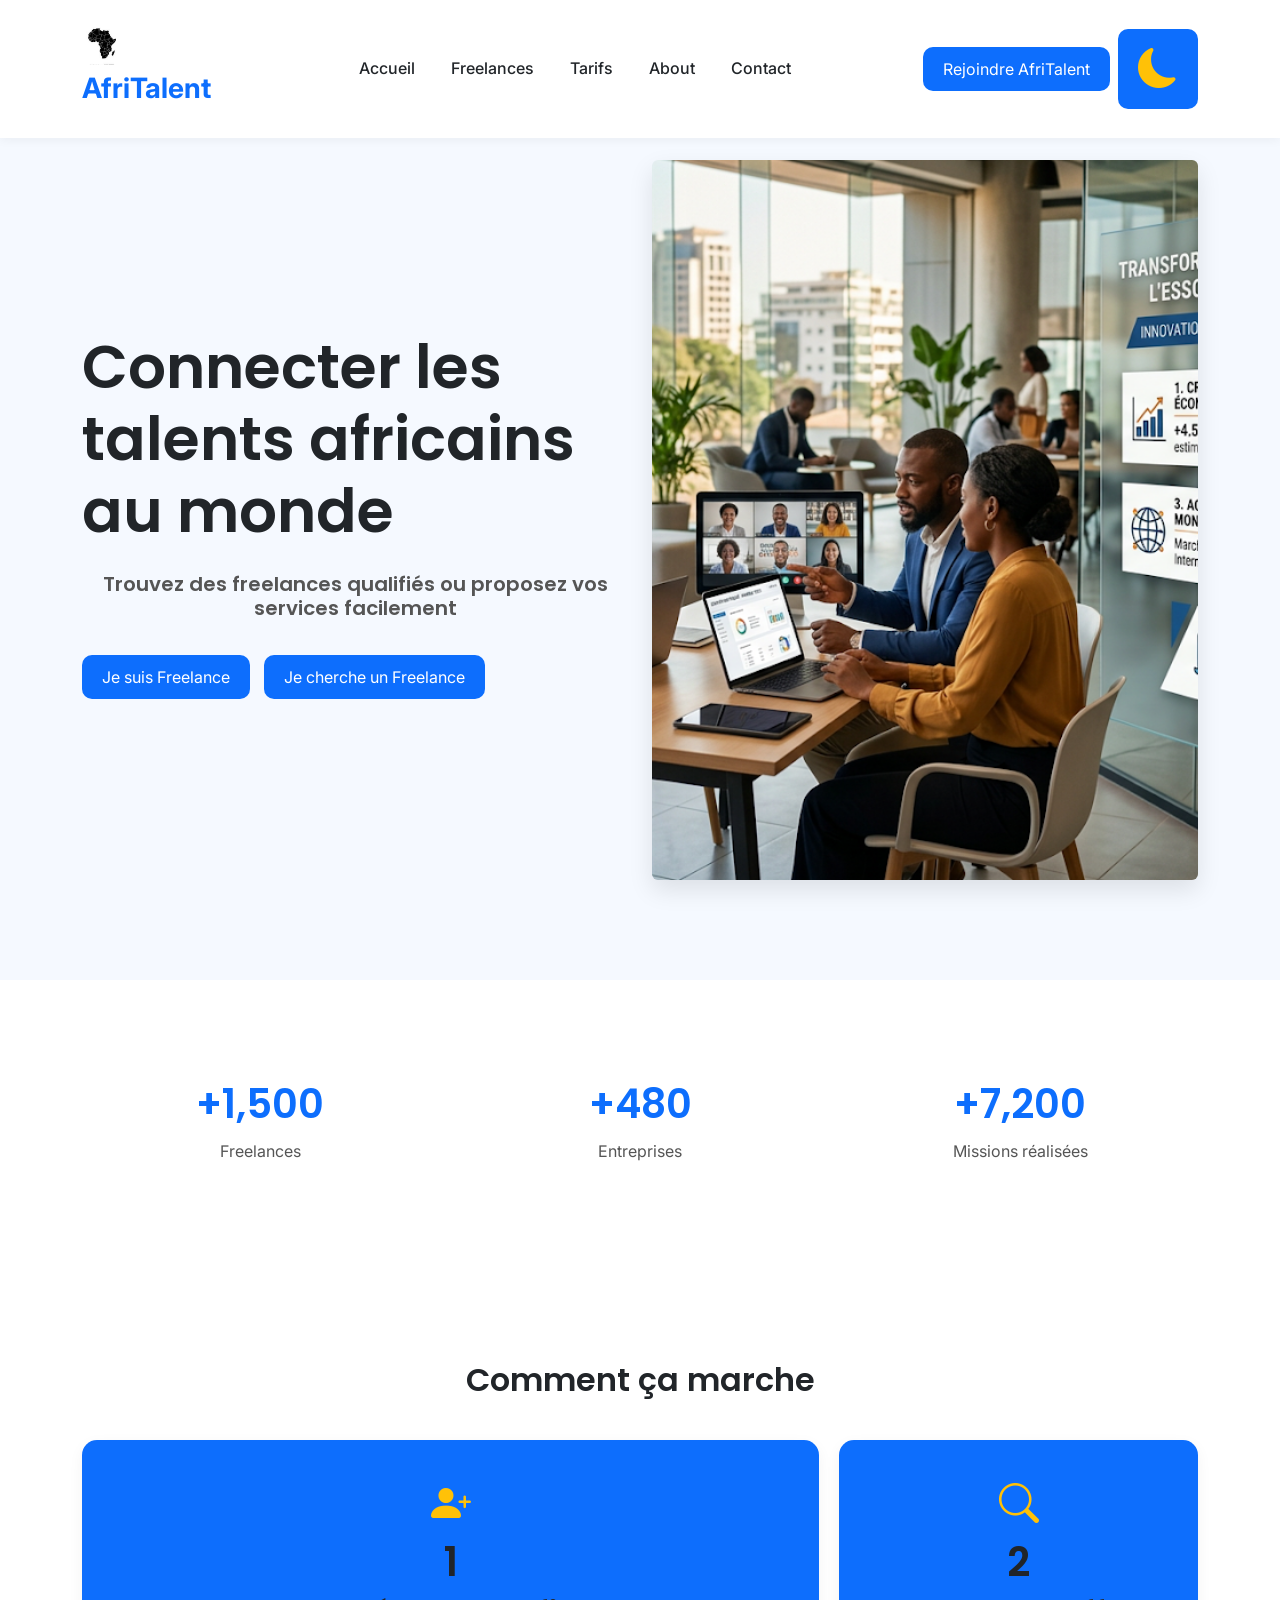
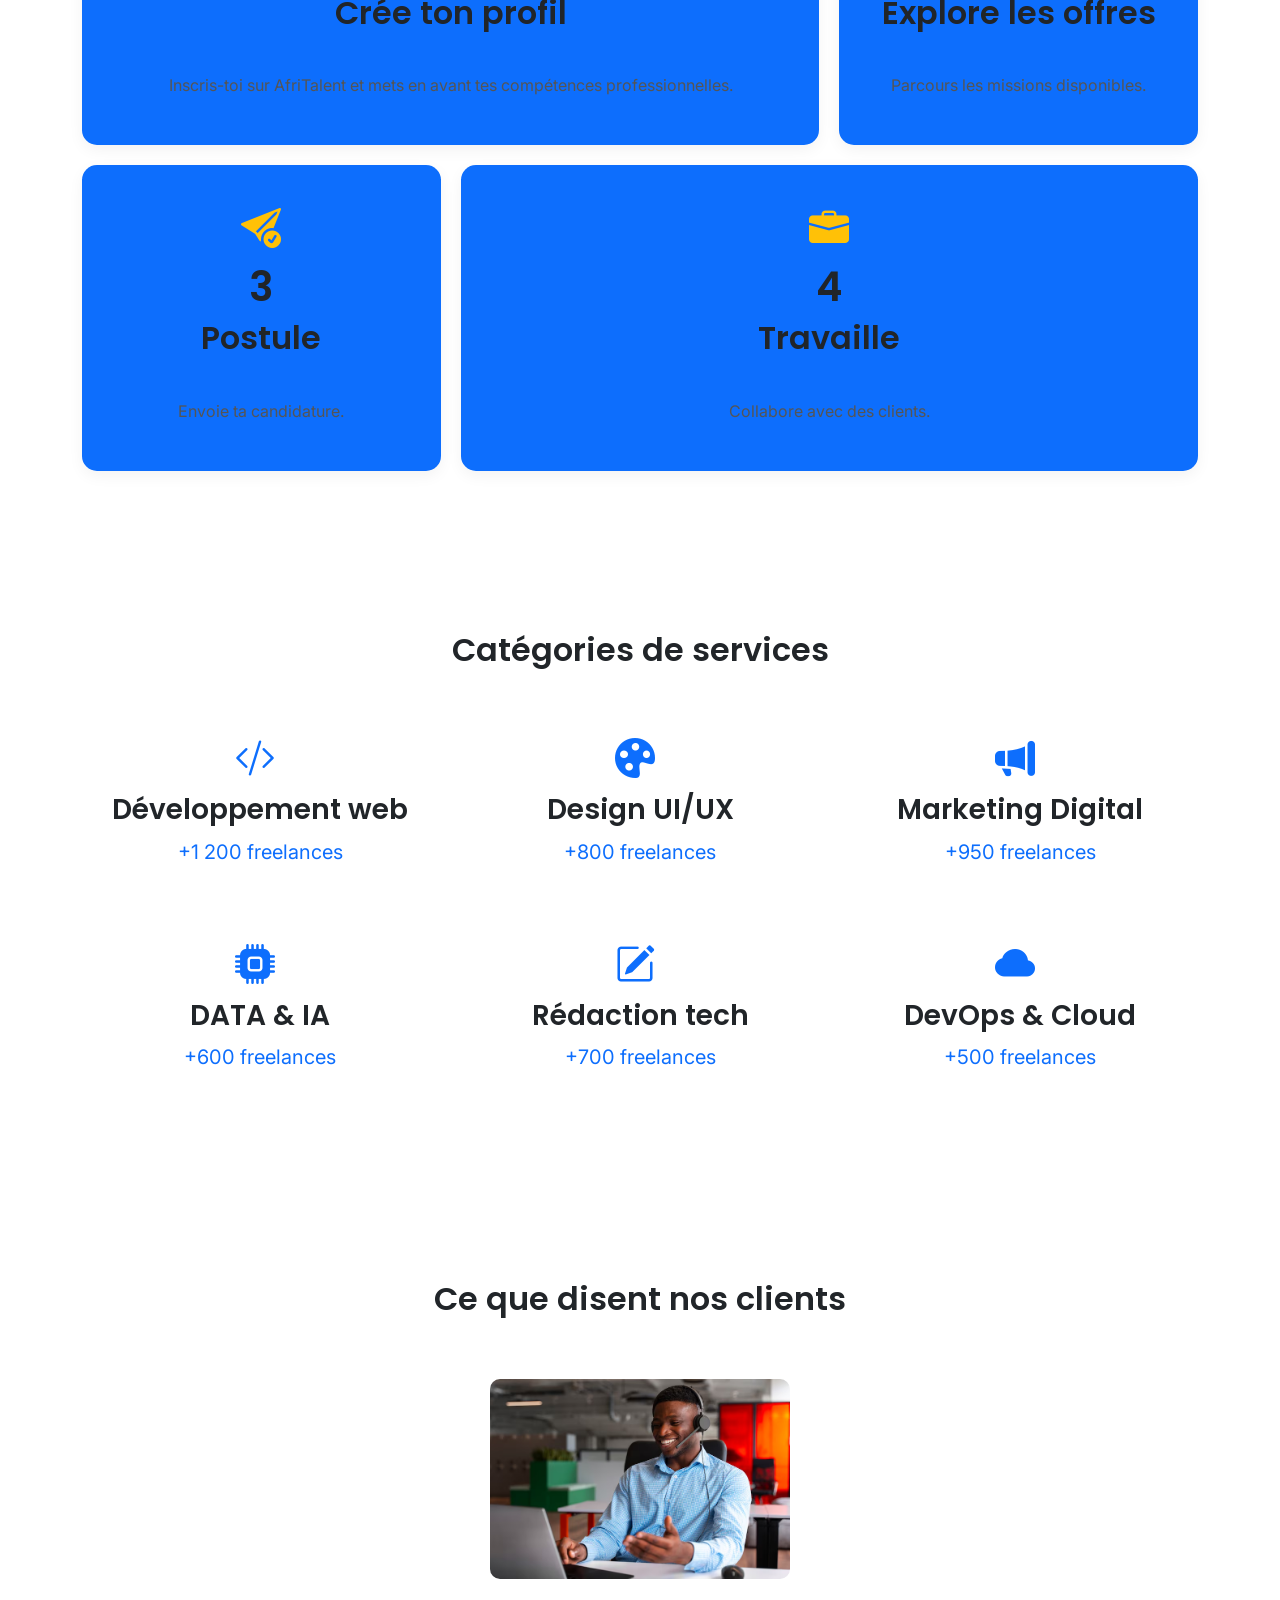
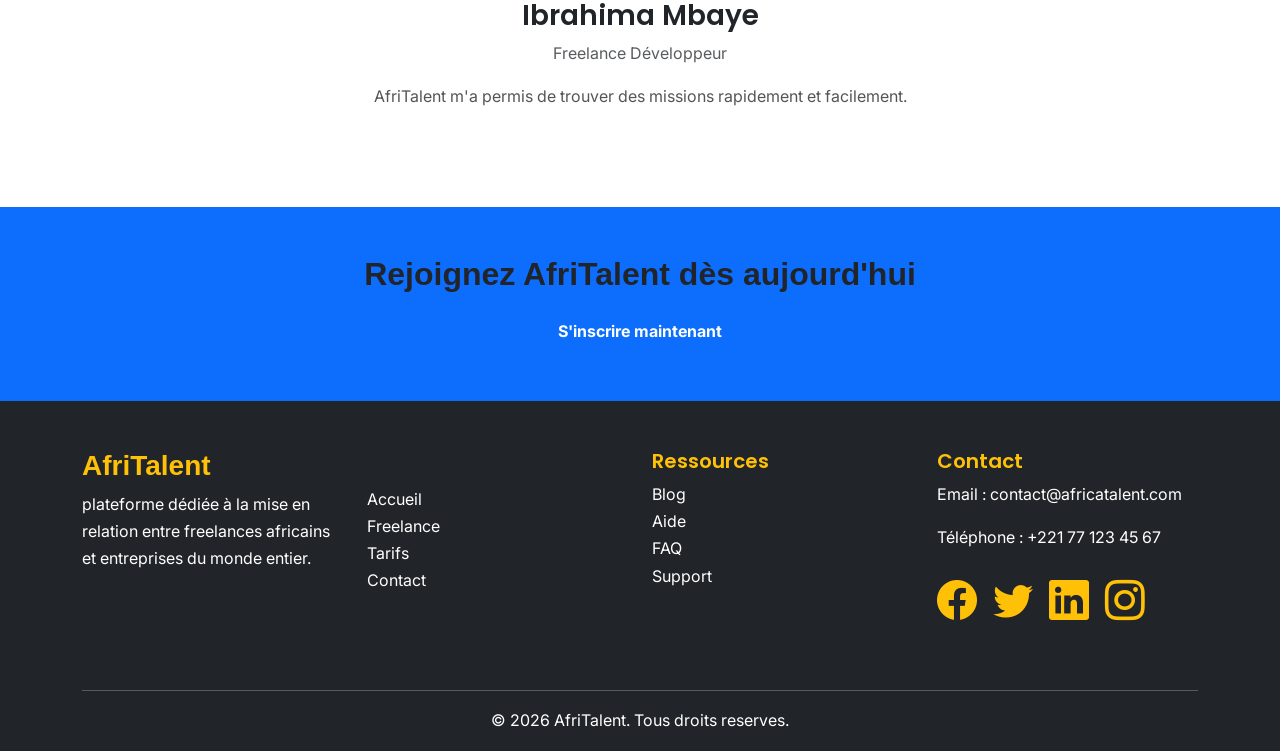
==== commit ac431da3: "Déploiement : GitHub Pages activé, README finalisé et présentation PowerPoint ajoutée" ====
--- a/index.html
+++ b/index.html
@@ -5,7 +5,7 @@
         <meta name="viewport" content="width=device-width, initial-scale=1.0">
         <title>AfriTalent — Accueil</title>
         <!-- BOOTSTRAP -->
-        <link rel="stylesheet" href="../BOOTSTRAP/bootstrap5/css/bootstrap.css">
+        <link  href="https://cdn.jsdelivr.net/npm/bootstrap@5.3.0/dist/css/bootstrap.min.css" rel="stylesheet">
         <link rel="stylesheet" href="https://cdn.jsdelivr.net/npm/bootstrap-icons@1.11.3/font/bootstrap-icons.min.css">
         <!-- GOOGLE FONTS -->
         <link rel="preconnect" href="https://fonts.googleapis.com">
